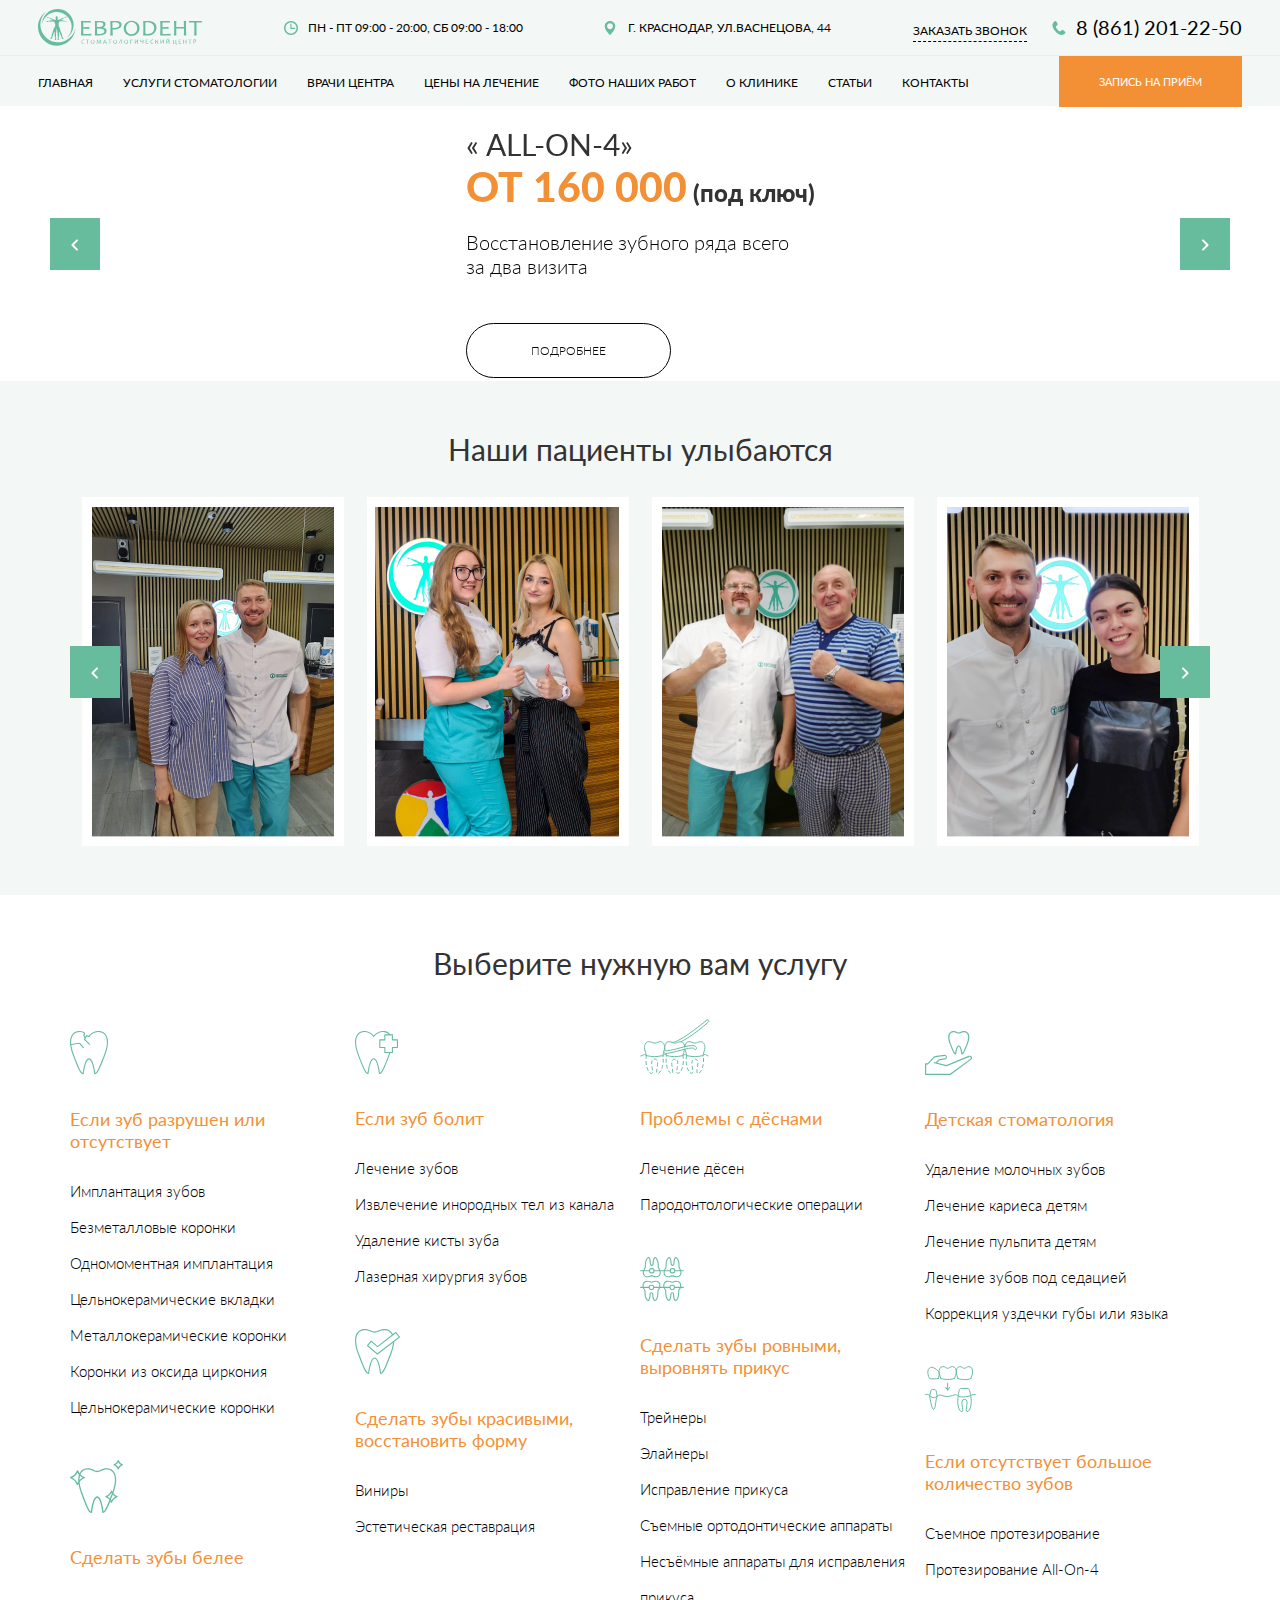
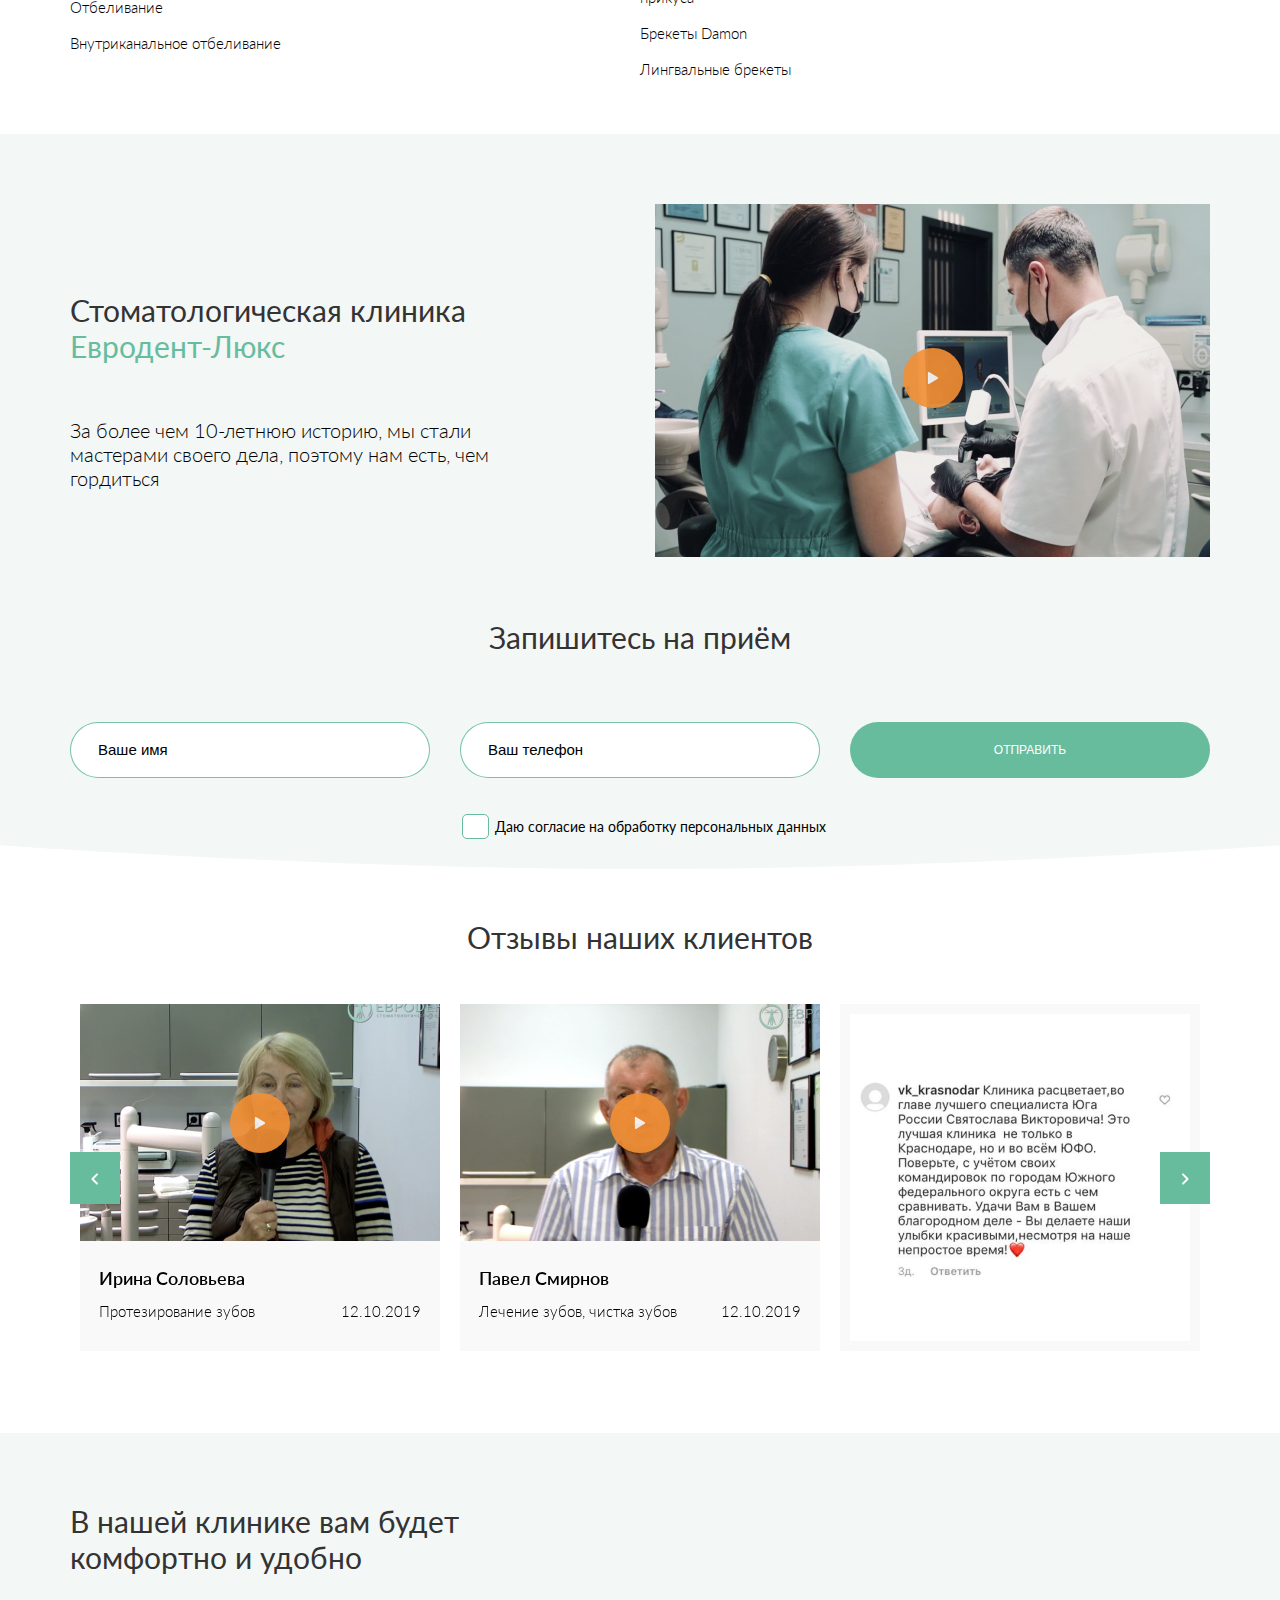
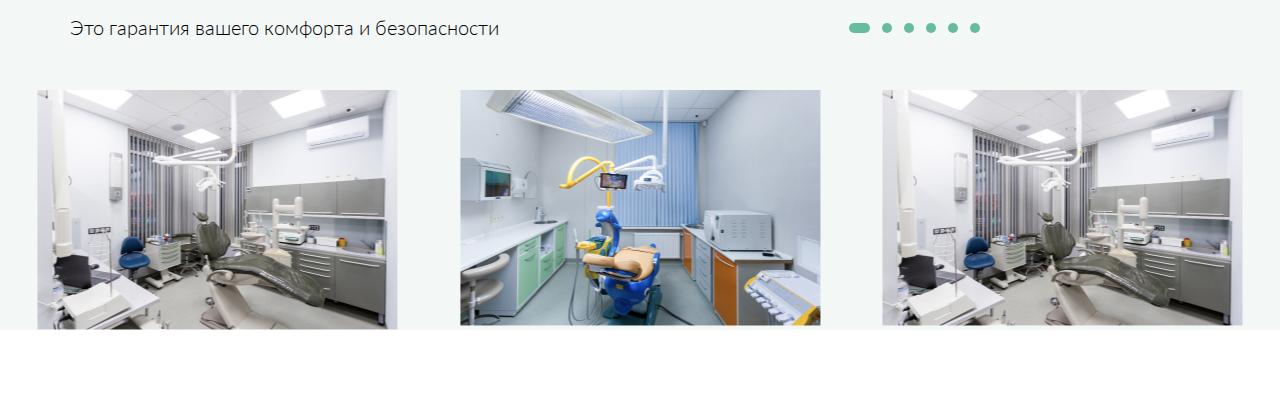
==== index.html @ eaddd41e "Адаптив блока interior" ====
<!DOCTYPE html>
<html lang="ru">

<head>
    <meta charset="UTF-8">
    <meta http-equiv="X-UA-Compatible" content="IE=edge">
    <meta name="viewport" content="width=device-width, initial-scale=1.0">
    <title>Главная</title>
    <link rel="preconnect" href="https://fonts.gstatic.com">
    <link href="https://fonts.googleapis.com/css2?family=Lato:wght@300;400;600;900&display=swap" rel="stylesheet">
    <link rel="stylesheet" href="css/uikit.min.css">
    <link rel="stylesheet" href="css/style.css">
</head>

<body>

    <header class="header">
        <div class="header__wrapper">
            <div class="header__container">
                <div class="header__top">
                    <a class="logo" href="#">
                        <img class="logo__img" src="images/logo.svg" alt="">
                        <img class="logo__mobile" src="images/logo-mobile.svg" alt="">
                    </a>
                    <button class="menu__btn"></button>
                    <div class="header__worktime">пн - пт 09:00 - 20:00, сб 09:00 - 18:00</div>
                    <div class="header__address">г. Краснодар, ул.Васнецова, 44</div>
                    <div class="header__phone">
                        <a class="header__phone-link" href="#">заказать звонок</a>
                        <a class="header__phone-number" href="tel:88612012250">8 (861) 201-22-50</a>
                    </div>
                </div>
            </div>
        </div>
        <div class="header__container">
            <div class="header__bottom">
                <nav class="menu">
                    <ul class="menu__list">
                        <li class="menu__list-item">
                            <a class="menu__list-link" href="#">Главная</a>
                        </li>
                        <li class="menu__list-item">
                            <a class="menu__list-link" href="#">Услуги стоматологии</a>
                        </li>
                        <li class="menu__list-item">
                            <a class="menu__list-link" href="#">Врачи центра</a>
                        </li>
                        <li class="menu__list-item">
                            <a class="menu__list-link" href="#">Цены на лечение</a>
                        </li>
                        <li class="menu__list-item">
                            <a class="menu__list-link" href="#">фото наших работ</a>
                        </li>
                        <li class="menu__list-item">
                            <a class="menu__list-link" href="#">О клинике</a>
                        </li>
                        <li class="menu__list-item">
                            <a class="menu__list-link" href="#">Статьи</a>
                        </li>
                        <li class="menu__list-item">
                            <a class="menu__list-link" href="#">Контакты</a>
                        </li>
                    </ul>
                </nav>
                <a class="header__btn" href="#modal" uk-toggle>Запись на приём</a>
            </div>
        </div>
    </header>

    <div id="modal" uk-modal>
        <div class="modal__inner uk-modal-dialog">
            <div class="modal__content">
                <h1 class="modal__title">Запишитесь на приём</h1>
                <p class="modal__text">Заполните простую форму, и наш специалист <br>
                    свяжется с вами в ближайшее время</p>
                <form class="modal__form" id="modal-form">
                    <div class="error-message" id="error-modal"></div>
                    <div class="modal__inputs">
                        <input class="modal__input name" type="text" placeholder="Ваше имя">
                        <input class="modal__input phone" id="phone-modal" type="tel" placeholder="Ваш телефон">
                    </div>
                    <label class="label-checkbox" for="checkbox-modal">
                        <input class="checkbox" id="checkbox-modal" name="checkbox-modal" type="checkbox">
                        <span class="check-style"></span>
                        Даю согласие на обработку персональных данных
                    </label>
                    <button class="modal__btn" type="submit" name="submit">ОТПРАВИТЬ</button>
                </form>
            </div>
            <img class="modal__img" src="images/form-popup-img.jpg" alt="">
            <button class="modal__close-btn uk-modal-close" type="button">
                <img src="images/close-btn.svg" alt="">
            </button>
        </div>
    </div>

    <section class="top">
        <div class="top__slider uk-position-relative uk-visible-toggle" uk-slider>
            <ul class="top__slider-list uk-slider-items uk-child-width-1-1">
                <li class="top__slider-item">
                    <div class="top__content">
                        <h1 class="top__title">« All-on-4»</h1>
                        <h2 class="top__subtitle"><span>от 160 000</span> (под ключ)</h2>
                        <div class="top__text">Восстановление зубного ряда всего <br>
                            за два визита</div>
                        <a class="top__btn" href="#">подробнее</a>
                    </div>
                    <img class="top__img" src="images/top-slider-1.jpg" alt="">
                </li>
                <li class="top__slider-item">
                    <div class="top__content">
                        <h1 class="top__title-2">Седация</h1>
                        <h2 class="top__subtitle-2">медицинским ксеноном</h2>
                        <div class="top__text-2">Безопасная анестезия для <br> вашего ребёнка</div>
                        <a class="top__btn" href="#">подробнее</a>
                    </div>
                    <img class="top__img" src="images/top-slider-2.jpg" alt="">
                </li>
                <li class="top__slider-item">
                    <div class="top__content">
                        <h1 class="top__title-3">Лечим зубы под</h1>
                        <h2 class="top__subtitle-3">микроскопом</h2>
                        <div class="top__text-3">Инновационная технология <br> для отличного результата</div>
                        <a class="top__btn" href="#">подробнее</a>
                    </div>
                    <img class="top__img" src="images/top-slider-3.jpg" alt="">
                </li>
                <li class="top__slider-item">
                    <div class="top__content">
                        <h1 class="top__title-4">Все виды стоматологических <br> услуг в <span>краснодаре</span>
                        </h1>
                        <a class="top__btn" href="#">подробнее</a>
                    </div>
                    <img class="top__img" src="images/top-slider-4.jpg" alt="">
                </li>
            </ul>
            <a class="slider__arrow slider__arrow--top uk-position-center-left uk-position-large" href="#"
                uk-slider-item="previous"><img src="images/arrow-left.svg" alt=""></a>
            <a class="slider__arrow slider__arrow--top uk-position-center-right uk-position-large" href="#"
                uk-slider-item="next"><img src="images/arrow-right.svg" alt=""></a>
            <ul class="slider-dotnav-top uk-slider-nav uk-dotnav uk-flex-center uk-position-bottom-left"
                data-uk-dotnav="{animation: 'scale', duration: 300}"></ul>
        </div>
    </section>

    <section class="patients">
        <div class="container">
            <h1 class="patients__title">Наши пациенты улыбаются</h1>
            <div class="patients__slider uk-position-relative" uk-slider>
                <div uk-lightbox="animation: slide">
                    <ul class="patients__list uk-slider-items uk-child-width-1-4">
                        <li>
                            <a href="images/patients-slider-1.jpg">
                                <img src="images/patients-slider-1.jpg" alt="">
                            </a>
                        </li>
                        <li>
                            <a href="images/patients-slider-2.jpg">
                                <img src="images/patients-slider-2.jpg" alt="">
                            </a>
                        </li>
                        <li>
                            <a href="images/patients-slider-3.jpg">
                                <img src="images/patients-slider-3.jpg" alt="">
                            </a>
                        </li>
                        <li>
                            <a href="images/patients-slider-4.jpg">
                                <img src="images/patients-slider-4.jpg" alt="">
                            </a>
                        </li>
                        <li>
                            <a href="images/patients-slider-1.jpg">
                                <img src="images/patients-slider-1.jpg" alt="">
                            </a>
                        </li>
                        <li>
                            <a href="images/patients-slider-2.jpg">
                                <img src="images/patients-slider-2.jpg" alt="">
                            </a>
                        </li>
                        <li>
                            <a href="images/patients-slider-3.jpg">
                                <img src="images/patients-slider-3.jpg" alt="">
                            </a>
                        </li>
                        <li>
                            <a href="images/patients-slider-4.jpg">
                                <img src="images/patients-slider-4.jpg" alt="">
                            </a>
                        </li>
                    </ul>
                </div>
                <a class="slider__arrow slider__arrow--patients uk-position-center-left" href="#"
                    uk-slider-item="previous"><img src="images/arrow-left.svg" alt=""></a>
                <a class="slider__arrow slider__arrow--patients uk-position-center-right" href="#"
                    uk-slider-item="next"><img src="images/arrow-right.svg" alt=""></a>
            </div>
        </div>
    </section>

    <section class="services">
        <div class="container">
            <h1 class="services__title">Выберите нужную вам услугу</h1>
            <div class="services__wrapper">
                <div class="services__item-column">
                    <div class="services__item">
                        <img src="images/services-ico-1.svg" alt="">
                        <h3 class="services__item-title">Если зуб разрушен
                            или отсутствует</h3>
                        <ul class="services__list">
                            <li class="services__list-item">
                                <a class="services__list-link" href="#">Имплантация зубов</a>
                            </li>
                            <li class="services__list-item">
                                <a class="services__list-link" href="#">Безметалловые коронки</a>
                            </li>
                            <li class="services__list-item">
                                <a class="services__list-link" href="#">Одномоментная имплантация</a>
                            </li>
                            <li class="services__list-item">
                                <a class="services__list-link" href="#">Цельнокерамические вкладки</a>
                            </li>
                            <li class="services__list-item">
                                <a class="services__list-link" href="#">Металлокерамические коронки</a>
                            </li>
                            <li class="services__list-item">
                                <a class="services__list-link" href="#">Коронки из оксида циркония</a>
                            </li>
                            <li class="services__list-item">
                                <a class="services__list-link" href="#">Цельнокерамические коронки</a>
                            </li>
                        </ul>
                    </div>
                    <div class="services__item">
                        <img src="images/services-ico-2.svg" alt="">
                        <h3 class="services__item-title">Сделать зубы белее</h3>
                        <ul class="services__list">
                            <li class="services__list-item">
                                <a class="services__list-link" href="#">Отбеливание</a>
                            </li>
                            <li class="services__list-item">
                                <a class="services__list-link" href="#">Внутриканальное отбеливание</a>
                            </li>
                        </ul>
                    </div>
                </div>
                <div class="services__item-column">
                    <div class="services__item">
                        <img src="images/services-ico-3.svg" alt="">
                        <h3 class="services__item-title">Если зуб болит</h3>
                        <ul class="services__list">
                            <li class="services__list-item">
                                <a class="services__list-link" href="#">Лечение зубов</a>
                            </li>
                            <li class="services__list-item">
                                <a class="services__list-link" href="#">Извлечение инородных
                                    тел из канала</a>
                            </li>
                            <li class="services__list-item">
                                <a class="services__list-link" href="#">Удаление кисты зуба</a>
                            </li>
                            <li class="services__list-item">
                                <a class="services__list-link" href="#">Лазерная хирургия зубов</a>
                            </li>
                        </ul>
                    </div>
                    <div class="services__item">
                        <img src="images/services-ico-4.svg" alt="">
                        <h3 class="services__item-title">Сделать зубы красивыми, восстановить форму</h3>
                        <ul class="services__list">
                            <li class="services__list-item">
                                <a class="services__list-link" href="#">Виниры</a>
                            </li>
                            <li class="services__list-item">
                                <a class="services__list-link" href="#">Эстетическая реставрация</a>
                            </li>
                        </ul>
                    </div>
                </div>
                <div class="services__item-column">
                    <div class="services__item">
                        <img src="images/services-ico-5.svg" alt="">
                        <h3 class="services__item-title">Проблемы с дёснами</h3>
                        <ul class="services__list">
                            <li class="services__list-item">
                                <a class="services__list-link" href="#">Лечение дёсен</a>
                            </li>
                            <li class="services__list-item">
                                <a class="services__list-link" href="#">Пародонтологические операции</a>
                            </li>
                        </ul>
                    </div>
                    <div class="services__item">
                        <img src="images/services-ico-6.svg" alt="">
                        <h3 class="services__item-title">Сделать зубы ровными, выровнять прикус</h3>
                        <ul class="services__list">
                            <li class="services__list-item">
                                <a class="services__list-link" href="#">Трейнеры</a>
                            </li>
                            <li class="services__list-item">
                                <a class="services__list-link" href="#">Элайнеры</a>
                            </li>
                            <li class="services__list-item">
                                <a class="services__list-link" href="#">Исправление прикуса</a>
                            </li>
                            <li class="services__list-item">
                                <a class="services__list-link" href="#">Съемные ортодонтические аппараты</a>
                            </li>
                            <li class="services__list-item">
                                <a class="services__list-link" href="#">Несъёмные аппараты для исправления прикуса</a>
                            </li>
                            <li class="services__list-item">
                                <a class="services__list-link" href="#">Брекеты Damon</a>
                            </li>
                            <li class="services__list-item">
                                <a class="services__list-link" href="#">Лингвальные брекеты</a>
                            </li>
                        </ul>
                    </div>
                </div>
                <div class="services__item-column">
                    <div class="services__item">
                        <img src="images/services-ico-7.svg" alt="">
                        <h3 class="services__item-title">Детская стоматология</h3>
                        <ul class="services__list">
                            <li class="services__list-item">
                                <a class="services__list-link" href="#">Удаление молочных зубов</a>
                            </li>
                            <li class="services__list-item">
                                <a class="services__list-link" href="#">Лечение кариеса детям</a>
                            </li>
                            <li class="services__list-item">
                                <a class="services__list-link" href="#">Лечение пульпита детям</a>
                            </li>
                            <li class="services__list-item">
                                <a class="services__list-link" href="#">Лечение зубов под седацией</a>
                            </li>
                            <li class="services__list-item">
                                <a class="services__list-link" href="#">Коррекция уздечки губы или языка</a>
                            </li>
                        </ul>
                    </div>
                    <div class="services__item">
                        <img src="images/services-ico-8.svg" alt="">
                        <h3 class="services__item-title">Если отсутствует большое количество зубов</h3>
                        <ul class="services__list">
                            <li class="services__list-item">
                                <a class="services__list-link" href="#">Съемное протезирование</a>
                            </li>
                            <li class="services__list-item">
                                <a class="services__list-link" href="#">Протезирование All-On-4</a>
                            </li>
                        </ul>
                    </div>
                </div>
            </div>
        </div>
    </section>

    <section class="video">
        <div class="container">
            <div class="video_wrapper">
                <div class="video__info">
                    <h1 class="video__title">Стоматологическая клиника
                        <span>Евродент-Люкс</span>
                    </h1>
                    <p class="video__text">За более чем 10-летнюю историю, мы стали
                        мастерами своего дела, поэтому нам есть,
                        чем гордиться</p>
                </div>
                <div class="video-popup" uk-lightbox>
                    <a class="video-popup-link" href="https://www.youtube.com/watch?v=ZbZSe6N_BXs"
                        data-attrs="width: 1280; height: 720;">
                        <img src="images/video-img.jpg" alt="">
                        <img class="video-popup-play" src="images/play-ico.svg" alt="">
                    </a>
                </div>
            </div>
    </section>

    <section class="appointment">
        <div class="appointment__inner">
            <div class="container">
                <h1 class="appointment__title">Запишитесь на приём</h1>
                <form class="appointment__form" id="appointment__form">
                    <div class="error-message" id="error"></div>
                    <div class="appointment__inputs">
                        <input class="appointment__input name" type="text" placeholder="Ваше имя">
                        <input class="appointment__input phone" id="phone" type="tel" placeholder="Ваш телефон">
                        <button class="appointment__btn" type="submit" name="submit">ОТПРАВИТЬ</button>
                    </div>
                    <label class="label-checkbox" for="checkbox">
                        <input class="checkbox" id="checkbox" name="checkbox" type="checkbox">
                        <span class="check-style"></span>
                        Даю согласие на обработку персональных данных
                    </label>
                </form>
            </div>
        </div>
    </section>

    <section class="reviews">
        <div class="container">
            <h1 class="reviews__title">Отзывы наших клиентов</h1>
            <div class="uk-position-relative" uk-slider>
                <div uk-lightbox="animation: slide">
                    <ul class="reviews__list reviews__slider uk-slider-items uk-child-width-1-3">
                        <li>
                            <div class="reviews__slider-item">
                                <div class="reviews__popup" uk-lightbox>
                                    <a href="https://www.youtube.com/watch?v=ZbZSe6N_BXs"
                                        data-attrs="width: 1280; height: 720;">
                                        <img class="reviews__slider-img" src="images/reviews-slider-1.jpg" alt="">
                                        <img class="reviews__slider-ico" src="images/play-ico.svg" alt="">
                                    </a>
                                </div>
                                <div class="reviews__slider-content">
                                    <div class="reviews__slider-name">Ирина Соловьева</div>
                                    <div class="reviews__slider-info">
                                        <div class="reviews__slider-text">Протезирование зубов</div>
                                        <div class="reviews__liser-date">12.10.2019</div>
                                    </div>
                                </div>
                            </div>
                        </li>
                        <li>
                            <div class="reviews__slider-item">
                                <div class="reviews__popup" uk-lightbox>
                                    <a href="https://www.youtube.com/watch?v=ZbZSe6N_BXs"
                                        data-attrs="width: 1280; height: 720;">
                                        <img class="reviews__slider-img" src="images/reviews-slider-2.jpg" alt="">
                                        <img class="reviews__slider-ico" src="images/play-ico.svg" alt="">
                                    </a>
                                </div>
                                <div class="reviews__slider-content">
                                    <div class="reviews__slider-name">Павел Смирнов</div>
                                    <div class="reviews__slider-info">
                                        <div class="reviews__slider-text">Лечение зубов, чистка зубов</div>
                                        <div class="reviews__liser-date">12.10.2019</div>
                                    </div>
                                </div>
                            </div>
                        </li>
                        <li>
                            <div class="reviews__slider-item">
                                <a href="images/reviews-slider-3-big.jpg">
                                    <img src="images/reviews-slider-3.jpg" alt="">
                                </a>
                            </div>
                        </li>
                        <li>
                            <div class="reviews__slider-item">
                                <div class="reviews__popup" uk-lightbox>
                                    <a href="https://www.youtube.com/watch?v=ZbZSe6N_BXs"
                                        data-attrs="width: 1280; height: 720;">
                                        <img class="reviews__slider-img" src="images/reviews-slider-1.jpg" alt="">
                                        <img class="reviews__slider-ico" src="images/play-ico.svg" alt="">
                                    </a>
                                </div>
                                <div class="reviews__slider-content">
                                    <div class="reviews__slider-name">Ирина Соловьева</div>
                                    <div class="reviews__slider-info">
                                        <div class="reviews__slider-text">Протезирование зубов</div>
                                        <div class="reviews__liser-date">12.10.2019</div>
                                    </div>
                                </div>
                            </div>
                        </li>
                        <li>
                            <div class="reviews__slider-item">
                                <div class="reviews__popup" uk-lightbox>
                                    <a href="https://www.youtube.com/watch?v=ZbZSe6N_BXs"
                                        data-attrs="width: 1280; height: 720;">
                                        <img class="reviews__slider-img" src="images/reviews-slider-2.jpg" alt="">
                                        <img class="reviews__slider-ico" src="images/play-ico.svg" alt="">
                                    </a>
                                </div>
                                <div class="reviews__slider-content">
                                    <div class="reviews__slider-name">Павел Смирнов</div>
                                    <div class="reviews__slider-info">
                                        <div class="reviews__slider-text">Лечение зубов, чистка зубов</div>
                                        <div class="reviews__liser-date">12.10.2019</div>
                                    </div>
                                </div>
                            </div>
                        </li>
                        <li>
                            <div class="reviews__slider-item">
                                <a href="images/reviews-slider-3-big.jpg">
                                    <img src="images/reviews-slider-3.jpg" alt="">
                                </a>
                            </div>
                        </li>
                    </ul>
                </div>
                <a class="slider__arrow uk-position-center-left" href="#" uk-slider-item="previous"><img
                        src="images/arrow-left.svg" alt=""></a>
                <a class="slider__arrow uk-position-center-right" href="#" uk-slider-item="next"><img
                        src="images/arrow-right.svg" alt=""></a>
            </div>
        </div>
    </section>

    <section class="interior">
        <div class="interior__slider uk-position-relative" uk-slider="sets: true; center: true; finite: true">
            <div class="container">
                <h1 class="interior__title">В нашей клинике вам будет <br> комфортно и удобно</h1>
                <div class="interior__text">Это гарантия вашего комфорта и безопасности</div>
            </div>
            <div uk-lightbox="animation: slide">
                <ul class="interior__list uk-slider-items uk-child-width-1-4">
                    <li>
                        <div class="interior__slider-item">
                            <a href="images/interior-slider-1.jpg"><img src="images/interior-slider-1.jpg" alt="">
                            </a>
                        </div>
                    </li>
                    <li>
                        <div class="interior__slider-item">
                            <a href="images/interior-slider-2.jpg"><img src="images/interior-slider-2.jpg" alt="">
                            </a>
                        </div>
                    </li>
                    <li>
                        <div class="interior__slider-item">
                            <a href="images/interior-slider-3.jpg"><img src="images/interior-slider-3.jpg" alt="">
                            </a>
                        </div>
                    </li>
                    <li>
                        <div class="interior__slider-item">
                            <a href="images/interior-slider-1.jpg"><img src="images/interior-slider-1.jpg" alt="">
                            </a>
                        </div>
                    </li>
                    <li>
                        <div class="interior__slider-item">
                            <a href="images/interior-slider-1.jpg"><img src="images/interior-slider-1.jpg" alt="">
                            </a>
                        </div>
                    </li>
                    <li>
                        <div class="interior__slider-item">
                            <a href="images/interior-slider-2.jpg"><img src="images/interior-slider-2.jpg" alt="">
                            </a>
                        </div>
                    </li>
                    <li>
                        <div class="interior__slider-item">
                            <a href="images/interior-slider-3.jpg"><img src="images/interior-slider-3.jpg" alt="">
                            </a>
                        </div>
                    </li>
                    <li>
                        <div class="interior__slider-item">
                            <a href="images/interior-slider-1.jpg"><img src="images/interior-slider-1.jpg" alt="">
                            </a>
                        </div>
                    </li>
                    <li>
                        <div class="interior__slider-item">
                            <a href="images/interior-slider-1.jpg"><img src="images/interior-slider-1.jpg" alt="">
                            </a>
                        </div>
                    </li>
                    <li>
                        <div class="interior__slider-item">
                            <a href="images/interior-slider-2.jpg"><img src="images/interior-slider-2.jpg" alt="">
                            </a>
                        </div>
                    </li>
                    <li>
                        <div class="interior__slider-item">
                            <a href="images/interior-slider-3.jpg"><img src="images/interior-slider-3.jpg" alt="">
                            </a>
                        </div>
                    </li>
                    <li>
                        <div class="interior__slider-item">
                            <a href="images/interior-slider-1.jpg"><img src="images/interior-slider-1.jpg" alt="">
                            </a>
                        </div>
                    </li>
                    <li>
                        <div class="interior__slider-item">
                            <a href="images/interior-slider-1.jpg"><img src="images/interior-slider-1.jpg" alt="">
                            </a>
                        </div>
                    </li>
                    <li>
                        <div class="interior__slider-item">
                            <a href="images/interior-slider-2.jpg"><img src="images/interior-slider-2.jpg" alt="">
                            </a>
                        </div>
                    </li>
                    <li>
                        <div class="interior__slider-item">
                            <a href="images/interior-slider-3.jpg"><img src="images/interior-slider-3.jpg" alt="">
                            </a>
                        </div>
                    </li>
                    <li>
                        <div class="interior__slider-item">
                            <a href="images/interior-slider-1.jpg"><img src="images/interior-slider-1.jpg" alt="">
                            </a>
                        </div>
                    </li>
                </ul>
            </div>
            <a class="slider__arrow slider__arrow-left--interior uk-position-center-left" href="#"
                uk-slider-item="previous"><img src="images/arrow-left.svg" alt=""></a>
            <a class="slider__arrow slider__arrow-right--interior uk-position-center-right" href="#"
                uk-slider-item="next"><img src="images/arrow-right.svg" alt=""></a>
            <ul class="slider-dotnav-interior uk-slider-nav uk-dotnav uk-flex-center uk-position-top-right"
                data-uk-dotnav="{animation: 'scale', duration: 200}"></ul>
        </div>
    </section>

    <!-- <section class="equipments">
        <div class="container">
            <h1 class="equipments__title">У нас вы обслуживаетесь только
                на современном оборудовании премиум- класса</h1>
            <p class="equipments__text">Это гарантия вашего комфорта и безопасности</p>
        </div>
        <div class="equipments__items-wrapper">
            <div class="equipments__items">
                <div class="equipments__item">
                    <img class="equipments__item-img" src="images/equipments-img-1.jpg" alt="">
                    <div class="equipments__item-info">
                        <div class="equipments__item-name">Наименование оборудования</div>
                    </div>
                </div>
                <div class="equipments__item">
                    <img class="equipments__item-img" src="images/equipments-img-2.jpg" alt="">
                    <div class="equipments__item-info">
                        <div class="equipments__item-name"> Очень длинное наименование
                            оборудования</div>
                    </div>
                </div>
                <div class="equipments__item">
                    <img class="equipments__item-img" src="images/equipments-img-3.jpg" alt="">
                    <div class="equipments__item-info">
                        <div class="equipments__item-name">Наименование оборудования</div>
                    </div>
                </div>
                <div class="equipments__item">
                    <img class="equipments__item-img" src="images/equipments-img-4.jpg" alt="">
                    <div class="equipments__item-info">
                        <div class="equipments__item-name">Наименование оборудования</div>
                    </div>
                </div>
                <div class="equipments__item">
                    <img class="equipments__item-img" src="images/equipments-img-5.jpg" alt="">
                    <div class="equipments__item-info">
                        <div class="equipments__item-name">Очень длинное наименование
                            оборудования</div>
                    </div>
                </div>
                <div class="equipments__item">
                    <img class="equipments__item-img" src="images/equipments-img-1.jpg" alt="">
                    <div class="equipments__item-info">
                        <div class="equipments__item-name">Наименование оборудования</div>
                    </div>
                </div>
                <div class="equipments__item">
                    <img class="equipments__item-img" src="images/equipments-img-2.jpg" alt="">
                    <div class="equipments__item-info">
                        <div class="equipments__item-name"> Очень длинное наименование
                            оборудования</div>
                    </div>
                </div>
                <div class="equipments__item">
                    <img class="equipments__item-img" src="images/equipments-img-3.jpg" alt="">
                    <div class="equipments__item-info">
                        <div class="equipments__item-name">Наименование оборудования</div>
                    </div>
                </div>
                <div class="equipments__item">
                    <img class="equipments__item-img" src="images/equipments-img-4.jpg" alt="">
                    <div class="equipments__item-info">
                        <div class="equipments__item-name">Наименование оборудования</div>
                    </div>
                </div>
                <div class="equipments__item">
                    <img class="equipments__item-img" src="images/equipments-img-5.jpg" alt="">
                    <div class="equipments__item-info">
                        <div class="equipments__item-name">Очень длинное наименование
                            оборудования</div>
                    </div>
                </div>
            </div>
        </div>
    </section>

    <section class="doctor">
        <div class="doctor__inner">
            <div class="doctor__content">
                <h3 class="doctor__title">главный врач</h3>
                <p class="doctor__text">«Наша клиника оснащена шикарным оборудованием, но я знаю что главный фактор
                    в
                    лечении - это люди. Поэтому в мою команду
                    я пригласил только настоящих профессионалов в своей области, чтобы вы могли получить
                    гарантированно
                    качественный
                    результат».</p>
                <p class="doctor__name">Тимченко Святослав Викторович</p>
            </div>
            <img class="doctor__img" src="images/doctor-img.png" alt="">
        </div>
    </section>

    <section class="professionals">
        <div class="container">
            <h1 class="professionals__title">Доверь свое здоровье настоящим профессионалам</h1>
            <div class="professionals__slider uk-position-relative" uk-slider>
                <ul class="uk-slider-items uk-child-width-1-4 uk-grid">
                    <li class="professionals__slider-item">
                        <a href="#">
                            <img class="professionals__slider-img" src="images/professionals-slider-1.jpg" alt="">
                            <div class="professionals__slider-name">Тимченко Святослав Викторович</div>
                            <div class="professionals__slider-info">Главный врач. Врач-стоматолог
                                по специальности ортопедия, хирургия, имплантация.</div>
                        </a>
                    </li>
                    <li class="professionals__slider-item">
                        <a href="#">
                            <img class="professionals__slider-img" src="images/professionals-slider-2.jpg" alt="">
                            <div class="professionals__slider-name">Самойлик Михаил Михайлович</div>
                            <div class="professionals__slider-info">Врач-стоматолог по специальности терапия и
                                ортопедия. Кандидат медицинских наук.</div>
                        </a>
                    </li>
                    <li class="professionals__slider-item">
                        <a href="#">
                            <img class="professionals__slider-img" src="images/professionals-slider-3.jpg" alt="">
                            <div class="professionals__slider-name">Степнова Марина Александровна</div>
                            <div class="professionals__slider-info">Врач-стоматолог по специальности терапия и
                                ортопедия. Детский врач-стоматолог.</div>
                        </a>
                    </li>
                    <li class="professionals__slider-item">
                        <a href="#">
                            <img class="professionals__slider-img" src="images/professionals-slider-4.jpg" alt="">
                            <div class="professionals__slider-name">Юшин Андрей Викторович</div>
                            <div class="professionals__slider-info">Врач-стоматолог по специальности терапия и
                                ортопедия.</div>
                        </a>
                    </li>
                    <li class="professionals__slider-item">
                        <a href="#">
                            <img class="professionals__slider-img" src="images/professionals-slider-1.jpg" alt="">
                            <div class="professionals__slider-name">Тимченко Святослав Викторович</div>
                            <div class="professionals__slider-info">Главный врач. Врач-стоматолог
                                по специальности ортопедия, хирургия, имплантация.</div>
                        </a>
                    </li>
                    <li class="professionals__slider-item">
                        <a href="#">
                            <img class="professionals__slider-img" src="images/professionals-slider-2.jpg" alt="">
                            <div class="professionals__slider-name">Самойлик Михаил Михайлович</div>
                            <div class="professionals__slider-info">Врач-стоматолог по специальности терапия и
                                ортопедия. Кандидат медицинских наук.</div>
                        </a>
                    </li>
                    <li class="professionals__slider-item">
                        <a href="#">
                            <img class="professionals__slider-img" src="images/professionals-slider-3.jpg" alt="">
                            <div class="professionals__slider-name">Степнова Марина Александровна</div>
                            <div class="professionals__slider-info">Врач-стоматолог по специальности терапия и
                                ортопедия. Детский врач-стоматолог.</div>
                        </a>
                    </li>
                    <li class="professionals__slider-item">
                        <a href="#">
                            <img class="professionals__slider-img" src="images/professionals-slider-4.jpg" alt="">
                            <div class="professionals__slider-name">Юшин Андрей Викторович</div>
                            <div class="professionals__slider-info">Врач-стоматолог по специальности терапия и
                                ортопедия.</div>
                        </a>
                    </li>
                </ul>
                <a class="slider__arrow slider__arrow-professionals uk-position-center-left" href="#"
                    uk-slider-item="previous"><img src="images/arrow-left.svg" alt=""></a>
                <a class="slider__arrow slider__arrow-professionals uk-position-center-right" href="#"
                    uk-slider-item="next"><img src="images/arrow-right.svg" alt=""></a>
            </div>
        </div>
    </section>

    <section class="advantages">
        <div class="container">
            <div class="advantages__inner">
                <div class="advantages__left">
                    <img class="advantages__img" src="images/advantages-img.jpg" alt="">
                    <h1 class="advantages__title">Почему 90% пациентов становятся нашими постоянными клиентам</h1>
                </div>
                <div class="advantages__right">
                    <div class="advantages__item">
                        <div class="advantages__box">
                            <img class="advantages__box-ico" src="images/advantages-ico-1.svg" alt="">
                            <h3 class="advantages__box-name">Всегда прозрачные цены</h3>
                        </div>
                        <p class="advantages__text">Стоимость всегда озвучивается до начала лечения. Никаких
                            хитростей с
                            доплатами. Мы стремимся выполнить работу так, чтобы
                            видеть вашу благодарную улыбку.</p>
                    </div>
                    <div class="advantages__item">
                        <div class="advantages__box">
                            <img class="advantages__box-ico" src="images/advantages-ico-2.svg" alt="">
                            <h3 class="advantages__box-name">Экономия времени</h3>
                        </div>
                        <p class="advantages__text">В клинике собраны специалисты всех направлений. Рентген и 3D
                            cнимки
                            делаются на месте. А наличие в центре лаборатории
                            сокращает количество визитов в клинику.</p>
                    </div>
                    <div class="advantages__item">
                        <div class="advantages__box">
                            <img class="advantages__box-ico" src="images/advantages-ico-3.svg" alt="">
                            <h3 class="advantages__box-name">Комфорт</h3>
                        </div>
                        <p class="advantages__text">Эргономичные установки обеспечивают комфорт лечения даже во
                            время
                            длительных визитов. Слаженная работа врач-ассистент
                            обеспечивает скорость процесса.</p>
                    </div>
                    <div class="advantages__item">
                        <div class="advantages__box">
                            <img class="advantages__box-ico" src="images/advantages-ico-4.svg" alt="">
                            <h3 class="advantages__box-name">Безопасность</h3>
                        </div>
                        <p class="advantages__text">3-х ступенчатая обработка инструментов согласно СанПин и
                            спользование немецких автоклавов последнего поколения Melag
                            обеспечивают абсолютную стерильность.</p>
                    </div>
                    <div class="advantages__item">
                        <div class="advantages__box">
                            <img class="advantages__box-ico" src="images/advantages-ico-5.svg" alt="">
                            <h3 class="advantages__box-name">Детское отделение</h3>
                        </div>
                        <p class="advantages__text">Использование седации ксеноном позволяет лечить наших маленьких
                            пациентов с минимальным для них стрессом. Также для
                            детей выделена специальная комната ожидания.</p>
                    </div>
                </div>
            </div>
        </div>
        <span class="advantages__block-1"></span>
        <span class="advantages__block-2"></span>
        <span class="advantages__block-3"></span>
    </section>

    <section class="appointment-bottom">
        <div class="container">
            <h1 class="appointment-bottom__title">Запишитесь на приём</h1>
            <form class="appointment__form" id="appointment__form-bottom">
                <div class="error-message" id="error-bottom"></div>
                <div class="appointment__inputs">
                    <input class="appointment__input name" type="text" placeholder="Ваше имя">
                    <input class="appointment__input phone" id="phone-bottom" type="tel" placeholder="Ваш телефон">
                    <button class="appointment__btn" type="submit" name="submit">ОТПРАВИТЬ</button>
                </div>
                <label class="label-checkbox" for="checkbox-bottom">
                    <input class="checkbox" id="checkbox-bottom" name="checkbox" type="checkbox">
                    <span class="check-style"></span>
                    Даю согласие на обработку персональных данных
                </label>
            </form>
        </div>
    </section>

    <section class="tour">
        <h1 class="tour__title">Посетите нашу клинику прямо сейчас с помощью 3D Тура</h1>
        <img class="tour__img" src="images/tour-img.jpg" alt="">
    </section>

    <footer class="footer">
        <div class="container">
            <div class="footer__inner">
                <div class="footer__item">
                    <img class="footer__logo-img" src="images/logo-footer.svg" alt="">
                    <div class="footer__text">Центр современной стоматологии
                        2019 © Все права защищены.
                        Лицензия № ЛО-23-01-010014</div>
                </div>
                <div class="footer__item">
                    <ul class="footer__list">
                        <li class="footer__list-item">
                            <a class="footer__list-link" href="#">Главная</a>
                        </li>
                        <li class="footer__list-item">
                            <a class="footer__list-link" href="#">Услуги стоматологии</a>
                        </li>
                        <li class="footer__list-item">
                            <a class="footer__list-link" href="#">Врачи центра</a>
                        </li>
                        <li class="footer__list-item">
                            <a class="footer__list-link" href="#">Цены на лечение</a>
                        </li>
                        <li class="footer__list-item">
                            <a class="footer__list-link" href="#">фото наших работ</a>
                        </li>
                        <li class="footer__list-item">
                            <a class="footer__list-link" href="#">О клинике</a>
                        </li>
                        <li class="footer__list-item">
                            <a class="footer__list-link" href="#">Статьи</a>
                        </li>
                        <li class="footer__list-item">
                            <a class="footer__list-link" href="#">Контакты</a>
                        </li>
                    </ul>
                </div>
                <div class="footer__item footer__item--contacts">
                    <div class="footer__worktime">пн - пт 09:00 - 20:00, сб 09:00 - 18:00</div>
                    <div class="footer__address">г. Краснодар, ул.Васнецова, 44</div>
                    <a class="footer__instagram" href="#">@eurodentlux</a>
                    <a class="footer__email" href="mailto:eurodent777@mail.ru">eurodent777@mail.ru</a>
                    <a class="footer__phone" href="tel:88612012250">8 (861) 201-22-50</a>
                    <a class="footer__phone-link" href="#">заказать звонок</a>
                </div>
                <div class="footer__item">
                    <p class="footer__credit">Кредит под минимальный процент
                        (от 1,5%)</p>
                    <div class="footer__credit-images">
                        <img src="images/bank-cart-1.svg" alt="">
                        <img src="images/bank-cart-2.svg" alt="">
                        <img src="images/bank-cart-3.svg" alt="">
                        <img src="images/bank-cart-4.svg" alt="">
                    </div>
                </div>
            </div>
        </div>
    </footer> -->

    <script src="https://ajax.googleapis.com/ajax/libs/jquery/3.4.1/jquery.min.js"></script>
    <script src="js/jquery.maskedinput.min.js"></script>
    <script src="js/uikit.min.js"></script>
    <script src="js/uikit-icons.js"></script>
    <script src="js/main.js"></script>
</body>

</html>
---- css/style.css ----
html {
    box-sizing: border-box;
}

*,
*::before,
*::after {
    box-sizing: inherit;
}

a {
    text-decoration: none;
    color: inherit;
}

a:hover {
    text-decoration: none;
    color: inherit;
}

ul,
li {
    list-style: none;
    margin: 0;
    padding: 0;
}

h1,
h2,
h3,
h4,
h5,
h6 {
    margin: 0;
    font-size: inherit;
}
h1,
h2,
h3 {
    font-family: "Lato", sans-serif;
    font-weight: 400;
    font-size: 30px;
    line-height: 36px;
}

* {
    margin: 0;
    padding: 0;
}

body {
    font-family: "Lato", sans-serif;
    font-weight: 300;
    background-color: #f3f7f6;
    color: #000;
}
.container {
    max-width: 1160px;
    padding: 0 10px;
    margin: 0 auto;
}
.header__container {
    max-width: 1224px;
    padding: 0 10px;
    margin: 0 auto;
}

.header__wrapper {
    border-bottom: 1px solid #ededed;
}
.header__top {
    height: 55px;
    display: flex;
    justify-content: space-between;
    align-items: center;
}
.logo__mobile {
    display: none;
}
.menu__btn {
    display: none;
}
.header__worktime {
    font-weight: 400;
    font-size: 12px;
    line-height: 14px;
    text-transform: uppercase;
    padding-left: 24px;
    position: relative;
}
.header__worktime::before {
    content: url("../images/time-ico.svg");
    position: absolute;
    left: 0;
    top: 0;
}
.header__address {
    font-weight: 400;
    font-size: 12px;
    line-height: 14px;
    text-transform: uppercase;
    padding-left: 24px;
    position: relative;
}
.header__address::before {
    content: url("../images/navigation-ico.svg");
    position: absolute;
    left: 0;
    top: 0;
}
.header__phone-link {
    font-weight: 400;
    font-size: 12px;
    line-height: 14px;
    text-transform: uppercase;
    border-bottom: 1px dashed #000;
    margin-right: 21px;
    transition: all 0.3s;
    padding: 3px 0;
}
.header__phone-link:hover {
    border-bottom: 1px dashed transparent;
}
.header__phone-number {
    font-weight: 400;
    font-size: 20px;
    line-height: 24px;
    text-transform: uppercase;
    padding-left: 24px;
    position: relative;
}
.header__phone-number::before {
    content: url("../images/phone-ico.svg");
    position: absolute;
    left: 0;
    top: 0;
}
.header__bottom {
    height: 50px;
    display: flex;
    justify-content: space-between;
    align-items: center;
}
.menu__list {
    display: flex;
}
.menu__list-item + .menu__list-item {
    margin-left: 30px;
}
.menu__list-link {
    font-weight: 400;
    font-size: 12px;
    line-height: 14px;
    text-transform: uppercase;
    transition: all 0.3s;
}
.menu__list-link:hover {
    color: #67bc9e;
}
.header__btn {
    font-weight: 400;
    font-size: 11px;
    line-height: 13px;
    text-transform: uppercase;
    color: #ffffff;
    padding: 19px 40px;
    background-color: #f39035;
    transition: all 0.3s;
}
.header__btn:hover {
    background-color: #67bc9e;
    color: #fff;
}
.modal__inner {
    width: 1004px;
    height: 591px;
    background-color: #fff;
    display: flex;
    justify-content: space-between;
}
.modal__content {
    position: relative;
    left: 50%;
    transform: translateX(-120%);
}
.modal__title {
    margin-top: 90px;
    font-weight: 300;
    font-size: 30px;
    line-height: 36px;
    text-align: center;
}
.modal__text {
    font-weight: 300;
    font-size: 16px;
    line-height: 19px;
    text-align: center;
    padding-bottom: 38px;
}
.modal__form > .error-message {
    width: 300px;
    margin: 0 auto;
    margin-top: -40px;
    margin-bottom: 10px;
}
.modal__inputs {
    display: flex;
    flex-direction: column;
    justify-content: center;
    align-items: center;
}
.modal__input {
    padding: 27px;
    margin-bottom: 22px;
    width: 360px;
    height: 53px;
    font-weight: 400;
    font-size: 15px;
    line-height: 18px;
    color: #000000;
    outline: none;
    border: 1px solid rgba(103, 188, 158, 0.9);
    border-radius: 40px;
}
.modal__input:focus {
    border: 1px solid #f39035;
}
.modal__input::placeholder {
    font-weight: 400;
    font-size: 15px;
    line-height: 18px;
    color: #000000;
}
.label-checkbox {
    margin-left: 40px;
    padding-bottom: 34px;
}
.modal__btn {
    width: 360px;
    height: 53px;
    outline: none;
    background-color: #67bc9e;
    border-radius: 40px;
    color: #fff;
    transition: all 0.3s;
    cursor: pointer;
    border: none;
}
.modal__btn:hover {
    background-color: #f39035;
}
.modal__close-btn {
    position: absolute;
    top: 0;
    right: 0;
    background-color: #67bc9e;
    padding: 20px;
    outline: none;
    border: none;
    cursor: pointer;
    transition: all 0.3s;
}
.modal__close-btn:hover {
    background-color: #f39035;
}
.top {
    background-color: #fff;
    margin-bottom: 50px;
}
.top__slider-item {
    display: flex;
    justify-content: space-between;
    align-items: center;
    padding-left: 350px;
}
.top__title {
    font-weight: 400;
    font-size: 30px;
    line-height: 36px;
    text-transform: uppercase;
}
.top__subtitle {
    font-weight: 900;
    font-size: 24px;
    line-height: 29px;
    padding-bottom: 19px;
}
.top__subtitle > span {
    font-weight: 900;
    font-size: 41px;
    line-height: 49px;
    text-transform: uppercase;
    color: #f39035;
}
.top__text {
    font-weight: 300;
    font-size: 20px;
    line-height: 24px;
    padding-bottom: 59px;
}
.top__title-2 {
    font-weight: 400;
    font-size: 30px;
    line-height: 36px;
    text-transform: uppercase;
}
.top__subtitle-2 {
    font-weight: 400;
    font-size: 22px;
    line-height: 36px;
    text-transform: uppercase;
    color: #f39035;
    padding-bottom: 19px;
}
.top__text-2 {
    font-weight: 300;
    font-size: 20px;
    line-height: 24px;
    padding-bottom: 59px;
}
.top__title-3 {
    font-weight: 400;
    font-size: 30px;
    line-height: 36px;
    text-transform: uppercase;
}
.top__subtitle-3 {
    font-weight: 900;
    font-size: 41px;
    line-height: 49px;
    text-transform: uppercase;
    color: #f39035;
    padding-bottom: 19px;
}
.top__text-3 {
    font-weight: 300;
    font-size: 20px;
    line-height: 24px;
    padding-bottom: 59px;
}
.top__title-4 {
    font-weight: 400;
    font-size: 24px;
    line-height: 29px;
    text-transform: uppercase;
    padding-bottom: 77px;
}
.top__title-4 span {
    font-weight: 900;
    font-size: 24px;
    line-height: 29px;
    text-transform: uppercase;
    color: #f39035;
}
.top__btn {
    padding: 19px 64px;
    font-size: 12px;
    line-height: 14px;
    text-transform: uppercase;
    border: 1px solid #000;
    border-radius: 60px;
    transition: all 0.3s;
}
.top__btn:hover {
    border: 1px solid transparent;
    color: #fff;
    background-color: #f39035;
}

.slider__arrow {
    padding: 13px;
    background-color: #67bc9e;
}
.uk-dotnav.slider-dotnav-top {
    margin-left: 350px;
    margin-bottom: 50px;
}
.uk-dotnav > * > * {
    background-color: #67bc9e;
    border: none;
}
.uk-dotnav > * > *:hover {
    background-color: #67bc9e;
}
.uk-dotnav > .uk-active > * {
    width: 21px;
    background: #67bc9e;
    border-radius: 10px;
    transition: all 0.3s;
}

.patients__title {
    margin-bottom: 30px;
    font-weight: 400;
    font-size: 30px;
    line-height: 36px;
    text-align: center;
}
.patients__list > * {
    display: flex;
    justify-content: center;
}

.services {
    margin-top: 49px;
    background-color: #fff;
}
.services__title {
    padding: 50px 50px;
    text-align: center;
}
.services__wrapper {
    display: grid;
    grid-template-columns: repeat(4, 1fr);
}
.services__item-column:nth-child(3) {
    transform: translateY(-12px);
}
.services__item img {
    padding-bottom: 33px;
}
.services__item-title {
    font-size: 18px;
    line-height: 22px;
    color: #f39035;
    padding-bottom: 21px;
}
.services__list {
    margin-bottom: 35px;
}

.services__list-link {
    font-weight: 300;
    font-size: 15px;
    line-height: 36px;
    transition: all 0.2s;
}
.services__list-link:hover {
    color: #67bc9e;
}
.video_wrapper {
    display: flex;
    justify-content: space-between;
}
.video__info {
    max-width: 460px;
    margin-top: 158px;
}
.video__title {
    font-weight: 400;
    font-size: 30px;
    line-height: 36px;
    padding-bottom: 34px;
}
.video__title span {
    color: #67bc9e;
}
.video__text {
    font-weight: 300;
    font-size: 20px;
    line-height: 24px;
}
.video-popup {
    margin-top: 70px;
}
.video-popup-link {
    position: relative;
}
.video-popup-play {
    position: absolute;
    left: 50%;
    top: 50%;
    transform: translate(-50%, -50%);
    opacity: 0.9;
    transition: all 0.3s;
}
.video-popup-play:hover {
    opacity: 1;
}
.appointment {
    background-color: #fff;
}
.appointment__inner {
    background-image: url("../images/appointment-bg.svg");
    background-repeat: no-repeat;
    background-position: center bottom;
    background-size: cover;
}
.appointment__title {
    margin-top: 62px;
    padding-bottom: 47px;
    font-size: 30px;
    line-height: 36px;
    text-align: center;
}
.error-message {
    font-size: 18px;
    text-align: center;
    color: #000;
    margin-bottom: 20px;
}
.appointment__inputs {
    display: flex;
    justify-content: space-between;
    padding-bottom: 40px;
}
.appointment__input,
.appointment__btn {
    width: 360px;
}
.appointment__input {
    font-weight: 400;
    font-size: 15px;
    line-height: 18px;
    color: #000;
    padding: 18px 27px;
    outline: none;
    border: 1px solid rgba(103, 188, 158, 0.9);
    border-radius: 40px;
}

.appointment__input::placeholder {
    font-weight: 400;
    font-size: 15px;
    line-height: 18px;
    color: #000;
}
.appointment__input:focus {
    border: 1px solid #f39035;
}
.appointment__btn {
    font-weight: 400;
    font-size: 12px;
    line-height: 14px;
    border: none;
    outline: none;
    color: #fff;
    background: #67bc9e;
    border-radius: 40px;
    cursor: pointer;
    transition: all 0.3s;
}
.appointment__btn:hover {
    background-color: #f39035;
}
.checkbox {
    position: absolute;
    width: 1px;
    height: 1px;
    overflow: hidden;
    clip: rect(0 0 0 0);
}
.check-style {
    position: absolute;
    width: 27px;
    height: 25px;
    border: 1px solid #67bc9e;
    background-color: #fff;
    border-radius: 5px;
    margin-left: -370px;
}
.checkbox:checked + .check-style {
    background-image: url("../images/check-on.svg");
    background-repeat: no-repeat;
    background-position: center center;
}
.label-checkbox {
    font-weight: 400;
    font-size: 14px;
    line-height: 17px;
    display: flex;
    align-items: center;
    justify-content: center;
}

.reviews {
    background-color: #fff;
    padding-top: 50px;
    padding-bottom: 82px;
}
.reviews__title {
    font-weight: 400;
    font-size: 30px;
    line-height: 36px;
    text-align: center;
    margin-bottom: 49px;
}
.reviews__list > * {
    display: flex;
    justify-content: center;
}
.reviews__slider-item {
    background-color: #f9f9f9;
}
.reviews__popup {
    position: relative;
}
.reviews__slider-ico {
    position: absolute;
    left: 50%;
    top: 50%;
    transform: translate(-50%, -50%);
    opacity: 0.9;
    transition: all 0.3s;
}
.reviews__slider-ico:hover {
    opacity: 1;
}
.reviews__slider-content {
    padding: 26px 19px 31px;
}
.reviews__slider-name {
    font-weight: 600;
    font-size: 18px;
    line-height: 22px;
    margin-bottom: 13px;
}
.reviews__slider-info {
    display: flex;
    justify-content: space-between;
    font-weight: 300;
    font-size: 15px;
    line-height: 18px;
}

.interior {
    padding-top: 70px;
}
.interior__title {
    font-weight: 400;
    font-size: 30px;
    line-height: 36px;
    margin-bottom: 40px;
}
.interior__text {
    font-weight: 300;
    font-size: 20px;
    line-height: 24px;
    margin-bottom: 51px;
}
.interior__slider {
    margin-bottom: 70px;
}
.interior__list > * {
    display: flex;
    justify-content: center;
}
.slider__arrow-left--interior {
    margin-left: 300px;
    margin-top: 100px;
}
.slider__arrow-right--interior {
    margin-right: 300px;
    margin-top: 100px;
}
.slider-dotnav-interior {
    top: 120px;
    right: 300px;
}
.interior__slider-item a {
    display: block;
    position: relative;
    outline: none;
    width: 360px;
}
.interior__slider-item a:after {
    content: "";
    position: absolute;
    top: 0;
    left: 0;
    right: 0;
    bottom: 0;
    background: rgba(0, 0, 0, 0.25);
    opacity: 0;
    transition: all 0.6s;
}
.interior__slider-item a:hover:after {
    opacity: 1;
}

.equipments {
    padding-top: 70px;
    background-color: #fff;
}
.equipments__title {
    max-width: 460px;
    margin-top: 40px;
    font-size: 30px;
    line-height: 36px;
}
.equipments__text {
    font-weight: 300;
    font-size: 20px;
    line-height: 24px;
    margin-bottom: 52px;
}
.equipments__items {
    margin-bottom: 50px;
    background-color: #f3f7f6;
    display: grid;
    grid-template-columns: repeat(5, 1fr);
    gap: 3px;
}
.equipments__item {
    background-color: #fff;
    display: flex;
    flex-direction: column;
    align-items: center;
}
.equipments__item-img {
    width: 100%;
    height: auto;
}
.equipments__item-info {
    height: 62px;
    display: flex;
    align-items: center;
}
.equipments__item-name {
    font-weight: 300;
    font-size: 15px;
    line-height: 18px;
    text-align: center;
}

.doctor__inner {
    display: flex;
    justify-content: space-between;
    background-color: #fff;
}
.doctor__content {
    margin-top: 118px;
    max-width: 555px;
    margin-left: 380px;
}
.doctor__title {
    margin-bottom: 26px;
    padding-left: 98px;
    position: relative;
    font-weight: 300;
    font-size: 15px;
    line-height: 36px;
    text-transform: uppercase;
    color: #67bc9e;
}
.doctor__title::before {
    content: "";
    position: absolute;
    width: 68px;
    height: 5px;
    background-color: #67bc9e;
    top: 50%;
    left: 0;
    transform: translateY(-50%);
}
.doctor__text {
    margin-bottom: 30px;
    font-weight: 300;
    font-size: 24px;
    line-height: 36px;
}
.doctor__name {
    font-size: 18px;
    line-height: 22px;
    font-weight: bold;
}
.doctor__img {
    padding-top: 34px;
    background-image: url("../images/doctor-line-img.png");
    background-repeat: no-repeat;
    background-position: top center;
    background-size: contain;
}

.professionals {
    padding-top: 50px;
}
.professionals__title {
    margin-bottom: 50px;
    font-weight: 400;
    font-size: 30px;
    line-height: 36px;
    text-align: center;
}
.professionals__slider {
    margin-bottom: 100px;
}
.professionals__slider-item {
    padding-bottom: 20px;
    transition: transform 0.4s;
}
.professionals__slider-item:hover {
    transform: translateY(20px);
}
.professionals__slider-img {
    margin-bottom: 23px;
}
.professionals__slider-name {
    margin-bottom: 11px;
    font-weight: bold;
    font-size: 16px;
    line-height: 19px;
    text-align: center;
}
.professionals__slider-info {
    font-weight: 300;
    font-size: 15px;
    line-height: 18px;
    text-align: center;
}
.slider__arrow-professionals {
    margin-top: -60px;
}

.advantages {
    background-color: #67bc9e;
    position: relative;
    z-index: 1;
}
.advantages__block-1 {
    position: absolute;
    width: 750px;
    height: 125px;
    bottom: 117px;
    left: 0;
    background: #6cc0a2;
    z-index: -1;
}
.advantages__block-2 {
    position: absolute;
    width: 1500px;
    height: 157px;
    top: 0;
    right: 0;
    background: #6cc0a2;
    z-index: -1;
}
.advantages__block-3 {
    position: absolute;
    width: 818px;
    height: 189px;
    bottom: 0;
    right: 0;
    background: #6cc0a2;
    z-index: -1;
}
.advantages__inner {
    display: flex;
    justify-content: space-between;
    z-index: 1000;
}
.advantages__left {
    padding-right: 67px;
    transform: translateY(-26px);
}
.advantages__img {
    margin-bottom: 67px;
}
.advantages__title {
    max-width: 350px;
    font-weight: 400;
    font-size: 30px;
    line-height: 36px;
    color: #fff;
}
.advantages__right {
    margin-top: 43px;
    margin-bottom: 40px;
    width: 60%;
    padding-left: 26px;
    border-left: 1px solid #fff;
}
.advantages__item {
    display: flex;
}
.advantages__item + .advantages__item {
    margin-top: 30px;
}
.advantages__box {
    width: 35%;
    display: flex;
    flex-direction: column;
    justify-content: center;
    align-items: center;
}
.advantages__box-ico {
    margin-bottom: 14px;
}
.advantages__box-name {
    font-weight: 400;
    font-size: 18px;
    line-height: 22px;
    color: #ffffff;
    text-align: center;
}
.advantages__text {
    margin-left: 85px;
    width: 65%;
    font-weight: 300;
    font-size: 17px;
    line-height: 20px;
    color: #ffffff;
}

.appointment-bottom {
    background-color: #fff;
    height: 300px;
}
.appointment-bottom__title {
    padding: 50px 0 47px;
    text-align: center;
}

.tour {
    padding-top: 50px;
}
.tour__title {
    margin-bottom: 50px;
    font-weight: 400;
    font-size: 30px;
    line-height: 36px;
    text-align: center;
}
.tour__img {
    width: 100%;
}

.footer {
    background-color: #67bc9e;
    padding-top: 50px;
}
.footer__inner {
    display: grid;
    grid-template-columns: 30% 20% 30% 20%;
}
.footer__logo-img {
    margin-bottom: 30px;
}
.footer__text {
    max-width: 200px;
    font-weight: 400;
    font-size: 12px;
    line-height: 14px;
    color: #ffffff;
}
.footer__list {
    margin-bottom: 50px;
}
.footer__list-link {
    font-weight: 400;
    font-size: 14px;
    line-height: 28px;
    color: #ffffff;
    transition: all 0.3s;
}
.footer__list-link:hover {
    color: #beecdc;
}
.footer__item--contacts {
    display: flex;
    flex-direction: column;
}
.footer__worktime,
.footer__address,
.footer__instagram,
.footer__email {
    margin-bottom: 19px;
    font-weight: 400;
    font-size: 14px;
    line-height: 17px;
    color: #ffffff;
    position: relative;
    padding-left: 25px;
    transition: all 0.3s;
}
.footer__worktime::before {
    content: url("../images/footer-time-ico.svg");
    position: absolute;
    top: 2px;
    left: 0;
}
.footer__address::before {
    content: url("../images/footer-navigation-ico.svg");
    position: absolute;
    top: 2px;
    left: 0;
}
.footer__instagram::before {
    content: url("../images/footer-instagram-ico.svg");
    position: absolute;
    top: 2px;
    left: 0;
}
.footer__instagram:hover {
    color: #beecdc;
}
.footer__email::before {
    content: url("../images/footer-mail-ico.svg");
    position: absolute;
    top: 2px;
    left: 0;
}
.footer__email:hover {
    color: #beecdc;
}
.footer__phone {
    margin-bottom: 20px;
    font-weight: 400;
    font-size: 20px;
    line-height: 24px;
    text-transform: uppercase;
    color: #ffffff;
    position: relative;
    padding-left: 25px;
    transition: all 0.3s;
}
.footer__phone::before {
    content: url("../images/footer-phone-ico.svg");
    position: absolute;
    top: 2px;
    left: 0;
}
.footer__phone:hover {
    color: #beecdc;
}
.footer__phone-link {
    max-width: 114px;
    padding-bottom: 3px;
    margin-left: 25px;
    font-weight: 400;
    font-size: 12px;
    line-height: 14px;
    text-transform: uppercase;
    color: #ffffff;
    border-bottom: 1px dashed #fff;
    transition: all 0.3s;
}
.footer__phone-link:hover {
    color: #fff;
    border-bottom: 1px dashed transparent;
}
.footer__credit {
    margin-bottom: 26px;
    max-width: 231px;
    font-weight: 400;
    font-size: 14px;
    line-height: 17px;
    color: #ffffff;
}
.footer__credit-images {
    max-width: 231px;
    display: flex;
    justify-content: space-between;
}

@media (max-width: 1600px) {
    .top__slider-item {
        padding-left: 250px;
    }
    .uk-dotnav.slider-dotnav-top {
        margin-left: 250px;
    }
}
@media (max-width: 1500px) {
    .interior__list > * {
        width: 33%;
    }
    .slider__arrow-left--interior,
    .slider__arrow-right--interior {
        display: none;
    }
}
@media (max-width: 1430px) {
    .top__slider-item {
        padding-left: 180px;
    }
    .uk-dotnav.slider-dotnav-top {
        margin-left: 180px;
    }
}
@media (max-width: 1340px) {
    .top__img {
        display: none;
    }
    .top__slider-item {
        padding-top: 20px;
        padding-bottom: 20px;
        padding-left: 0;
        justify-content: center;
    }
    .uk-dotnav.slider-dotnav-top {
        display: none;
    }
}
@media (max-width: 1130px) {
    .header__bottom {
        justify-content: center;
    }
    .header__btn {
        display: none;
    }
    .reviews__list > * {
        width: 50%;
    }
    .interior {
        padding-top: 20px;
    }
    .interior__list > * {
        width: 50%;
    }
    .slider-dotnav-interior {
        display: none;
    }
}
@media (max-width: 1100px) {
    .patients__list > * {
        width: 33%;
    }
    .appointment__inputs {
        flex-direction: column;
        align-items: center;
    }
    .name,
    .phone {
        margin-bottom: 10px;
    }
    .appointment__btn {
        height: 53px;
    }
}
@media (max-width: 1050px) {
    .header__phone-link {
        display: none;
    }
}
@media (max-width: 1000px) {
    .services__title {
        padding: 30px 0;
        font-size: 26px;
    }
    .services__wrapper {
        grid-template-columns: repeat(2, 1fr);
        padding: 0 30px;
    }
    .services__item-column:nth-child(4) {
        margin-top: -110px;
    }
    .video_wrapper {
        flex-direction: column;
        align-items: center;
        justify-content: center;
    }
    .video__info {
        margin-top: 30px;
        max-width: 900px;
        text-align: center;
    }
    .video__title {
        padding-bottom: 0px;
    }
    .video-popup {
        margin-top: 10px;
    }
}
@media (max-width: 960px) {
    .header__worktime {
        display: none;
    }
    .header__bottom {
        display: block;
        position: absolute;
        left: 0;
        right: 0;
        transform: translateX(-960px);
        transition: all 0.1s;
        z-index: 10;
    }
    .header__bottom.header__bottom--active {
        transform: translateX(0);
    }
    .menu__list {
        display: block;
        background-color: #f3f7f6;
        text-align: center;
        transition: all 0.1s;
    }
    .menu__list-item + .menu__list-item {
        margin-left: 0;
    }
    .menu__list-link {
        padding: 15px 0;
        display: block;
        border-bottom: 1px solid #ededed;
    }
    .menu__btn {
        display: block;
        cursor: pointer;
        width: 30px;
        height: 24px;
        border: none;
        outline: none;
        border-top: 2px solid #67bc9e;
        border-bottom: 2px solid #67bc9e;
        background-color: transparent;
        position: relative;
        order: 1;
    }
    .menu__btn::before {
        content: "";
        position: absolute;
        width: 30px;
        height: 2px;
        background-color: #67bc9e;
        left: 0;
        top: 9px;
    }
}
@media (max-width: 900px) {
    .slider__arrow {
        display: none;
    }
    .top {
        margin-bottom: 20px;
    }
}
@media (max-width: 750px) {
    .patients__title {
        font-size: 26px;
        margin-bottom: 20px;
    }
    .patients__list > * {
        width: 50%;
    }
    .reviews {
        padding-bottom: 30px;
    }
    .reviews__title {
        font-size: 26px;
        margin-bottom: 20px;
    }
    .reviews__list > * {
        width: 100%;
    }
    .reviews__slider-ico {
        width: 14%;
    }
}
@media (max-width: 730px) {
    .interior__title {
        font-size: 26px;
        margin-bottom: 20px;
    }
    .interior__list > * {
        width: 100%;
    }
}
@media (max-width: 710px) {
    .logo__img {
        display: none;
    }
    .logo__mobile {
        display: block;
    }
    .header__address {
        display: none;
    }
}
@media (max-width: 600px) {
    .services__title {
        padding: 20px 0;
        font-size: 26px;
    }
    .services__item-column {
        max-width: 320px;
    }
    .services__wrapper {
        display: flex;
        flex-direction: column;
        align-items: center;
    }
    .services__item-column:nth-child(4) {
        margin-top: -20px;
    }
    .video__info {
        margin-top: 20px;
    }
    .video__title {
        font-size: 26px;
    }
    .video__text {
        font-size: 18px;
    }
}
@media (max-width: 540px) {
    .patients__title {
        font-size: 24px;
        margin-bottom: 10px;
    }
    .patients__list > * {
        width: 100%;
    }

    .appointment__title {
        margin-top: 20px;
        padding-bottom: 20px;
        font-size: 26px;
    }
}
@media (max-width: 500px) {
    .top__content {
        transform: scale(0.9);
    }
}
@media (max-width: 440px) {
    .appointment__input {
        padding: 14px 20px;
        max-width: 320px;
    }
    .appointment__btn {
        height: 48px;
        max-width: 320px;
    }
    .label-checkbox {
       text-align: center;
       max-width: 320px;
    }
    .check-style {
        margin-left: -325px;
    }
    .interior__title {
        font-size: 22px;
        line-height: 1.2;
    }
    .interior__text {
        font-size: 16px;
        margin-bottom: 20px;
    }
    .interior__list > *{
        transform: scale(.8);
    }
}
@media (max-width: 400px) {
    .top__slider-item {
        padding-top: 0;
        padding-bottom: 0;
    }
    .top__content {
        transform: scale(0.8);
    }
    .video__title {
        font-size: 22px;
    }
    .video__text {
        font-size: 14px;
    }
    .video-popup-play {
        width: 14%;
    }
}
@media (max-width: 332px){
    .check-style {
        margin-left: -250px;
    }
}
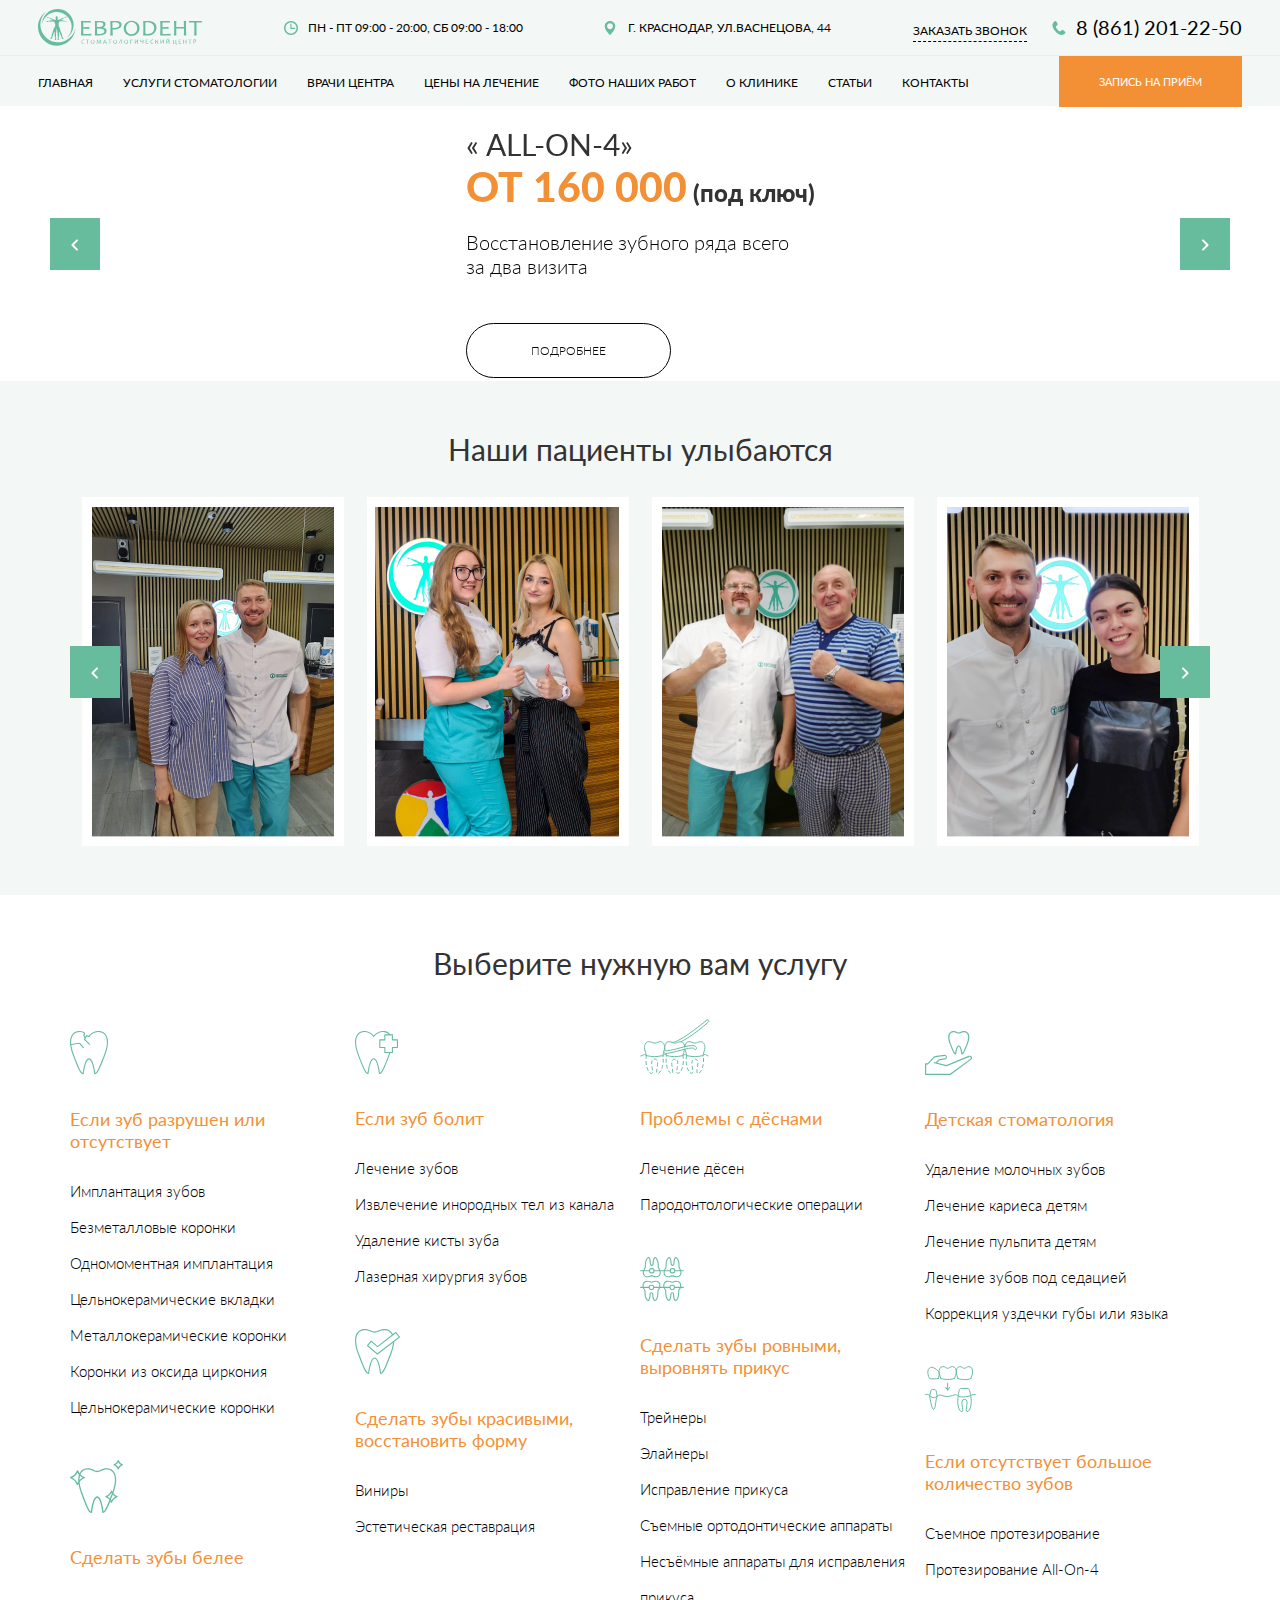
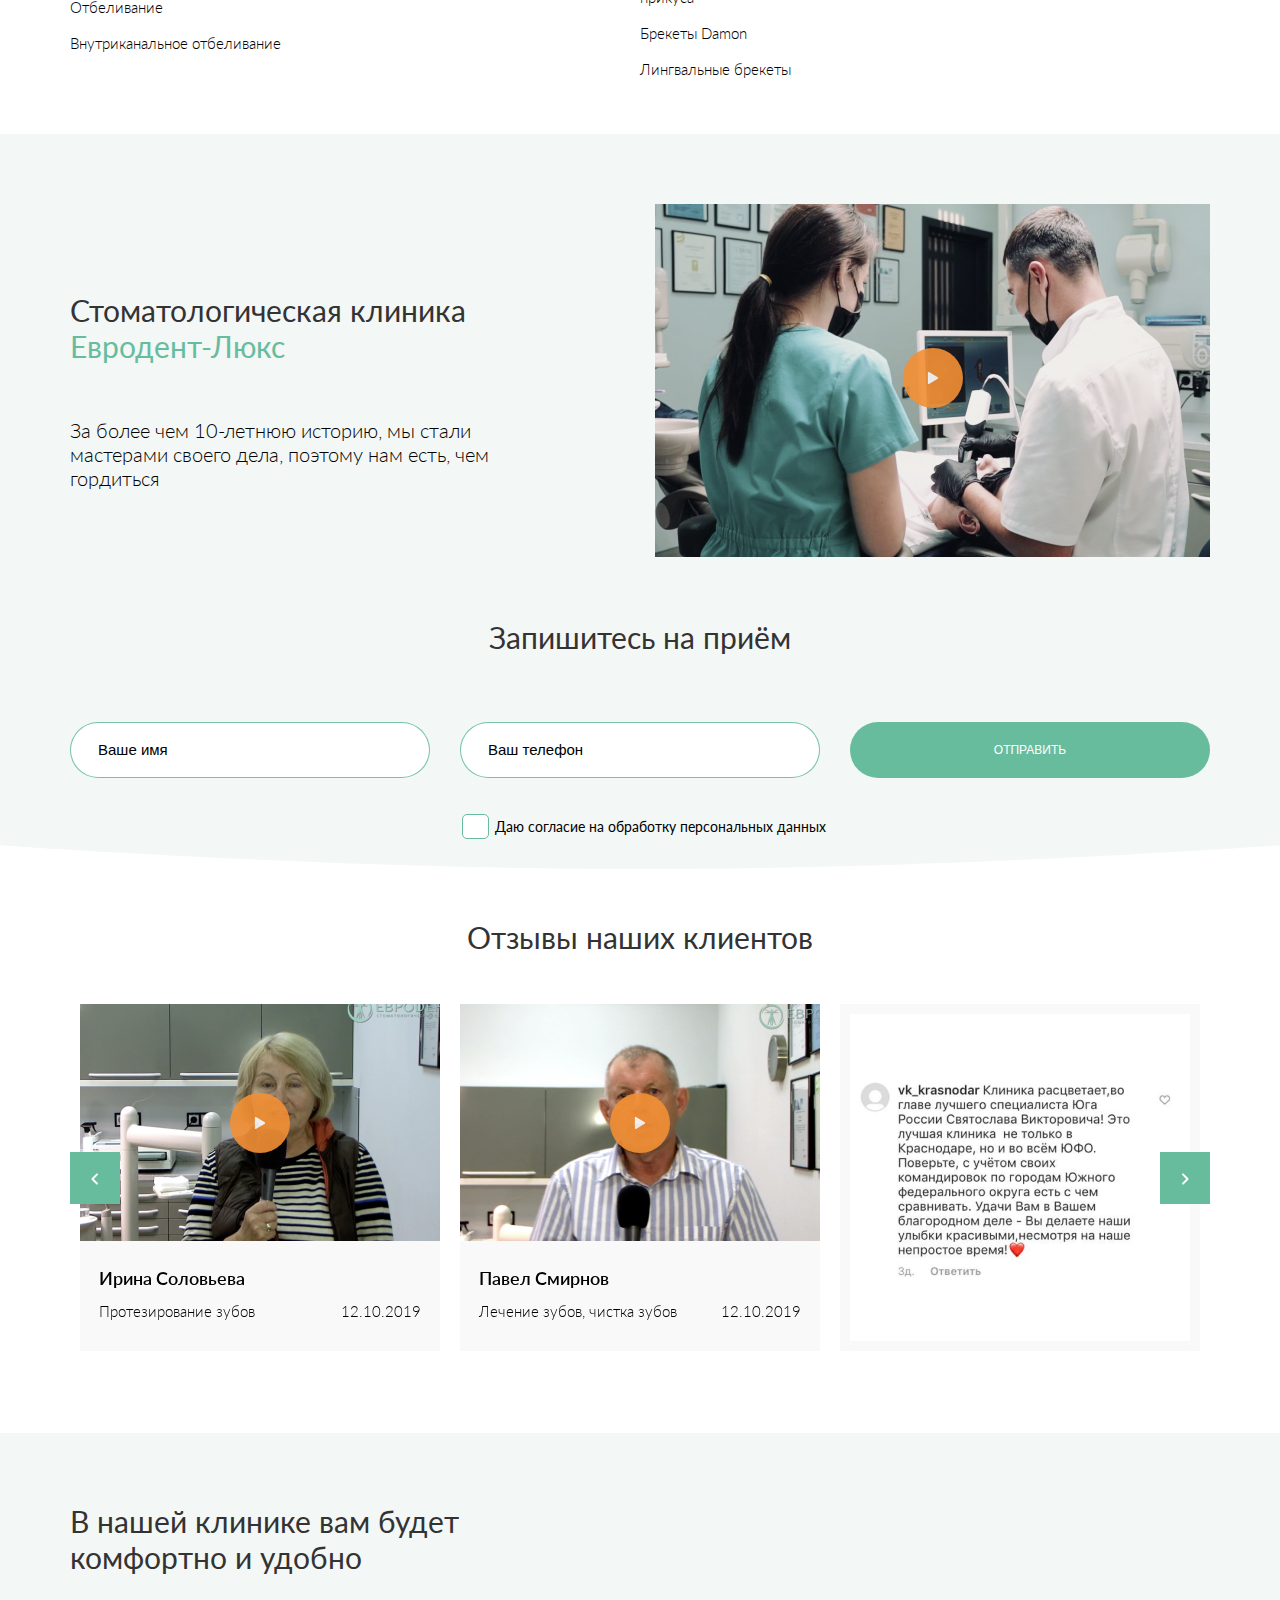
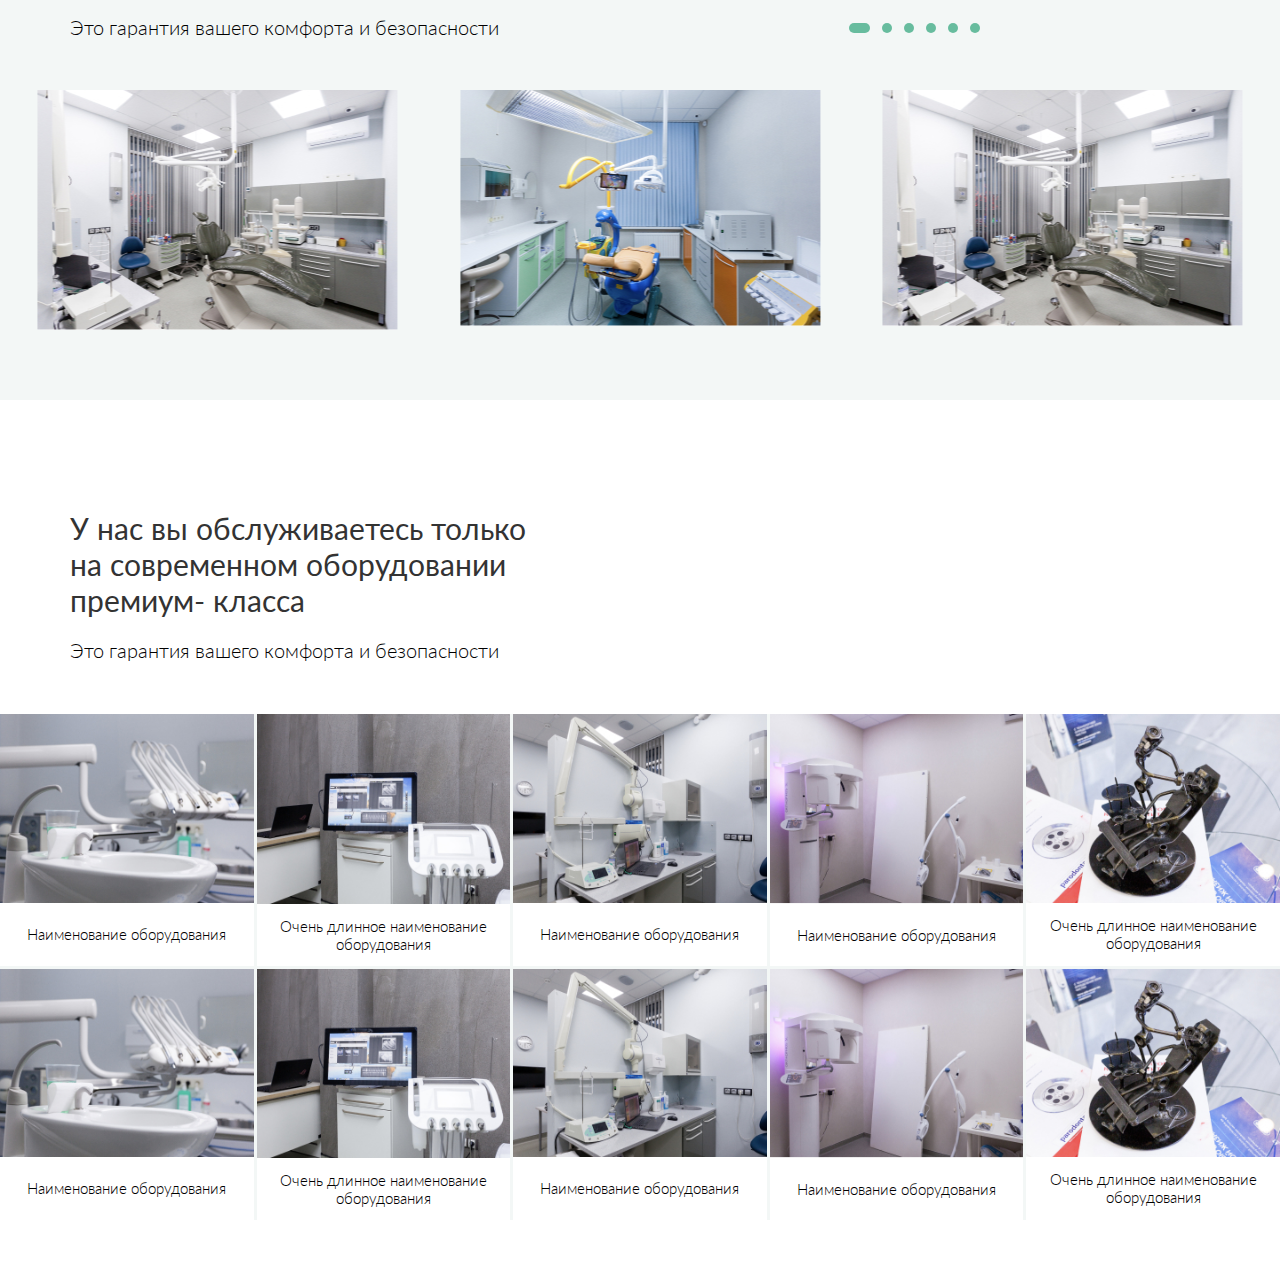
==== commit 164ed220: "Адаптив блока equipments" ====
--- a/index.html
+++ b/index.html
@@ -617,7 +617,7 @@
         </div>
     </section>
 
-    <!-- <section class="equipments">
+    <section class="equipments">
         <div class="container">
             <h1 class="equipments__title">У нас вы обслуживаетесь только
                 на современном оборудовании премиум- класса</h1>
@@ -693,7 +693,7 @@
         </div>
     </section>
 
-    <section class="doctor">
+    <!-- <section class="doctor">
         <div class="doctor__inner">
             <div class="doctor__content">
                 <h3 class="doctor__title">главный врач</h3>
--- a/css/style.css
+++ b/css/style.css
@@ -1092,6 +1092,19 @@
         display: none;
     }
 }
+@media (max-width: 1240px) {
+    .equipments {
+        padding-top: 20px;
+    }
+    .equipments__title {
+        margin-top: 0;
+        font-size: 24px;
+        line-height: 1.2;
+    }
+    .equipments__items {
+        grid-template-columns: repeat(4, 1fr);
+    }
+}
 @media (max-width: 1130px) {
     .header__bottom {
         justify-content: center;
@@ -1131,6 +1144,9 @@
 @media (max-width: 1050px) {
     .header__phone-link {
         display: none;
+    }
+    .equipments__items {
+        grid-template-columns: repeat(3, 1fr);
     }
 }
 @media (max-width: 1000px) {
@@ -1223,6 +1239,24 @@
         margin-bottom: 20px;
     }
 }
+@media (max-width: 800px) {
+    .equipments__title {
+        font-size: 22px;
+    }
+    .equipments__text {
+        font-size: 16px;
+        margin-bottom: 20px;
+    }
+    .equipments__items {
+        grid-template-columns: repeat(2, 1fr);
+    }
+    .equipments__item {
+        transform: scale(.9);
+    }
+    .equipments__item-name {
+        font-size: 18px;
+    }
+}
 @media (max-width: 750px) {
     .patients__title {
         font-size: 26px;
@@ -1265,6 +1299,11 @@
         display: none;
     }
 }
+@media (max-width: 640px) {
+    .equipments__items {
+        /* grid-template-columns: repeat(1, 1fr); */
+    }
+}
 @media (max-width: 600px) {
     .services__title {
         padding: 20px 0;
@@ -1310,6 +1349,13 @@
     .top__content {
         transform: scale(0.9);
     }
+    .equipments__items {
+        grid-template-columns: repeat(1, 1fr);
+    }
+    .equipments__item {
+        width: 90%;
+        margin: 0 auto;
+    }
 }
 @media (max-width: 440px) {
     .appointment__input {
@@ -1335,6 +1381,9 @@
         font-size: 16px;
         margin-bottom: 20px;
     }
+    .interior__slider {
+        margin-bottom: 30px;
+    }
     .interior__list > *{
         transform: scale(.8);
     }
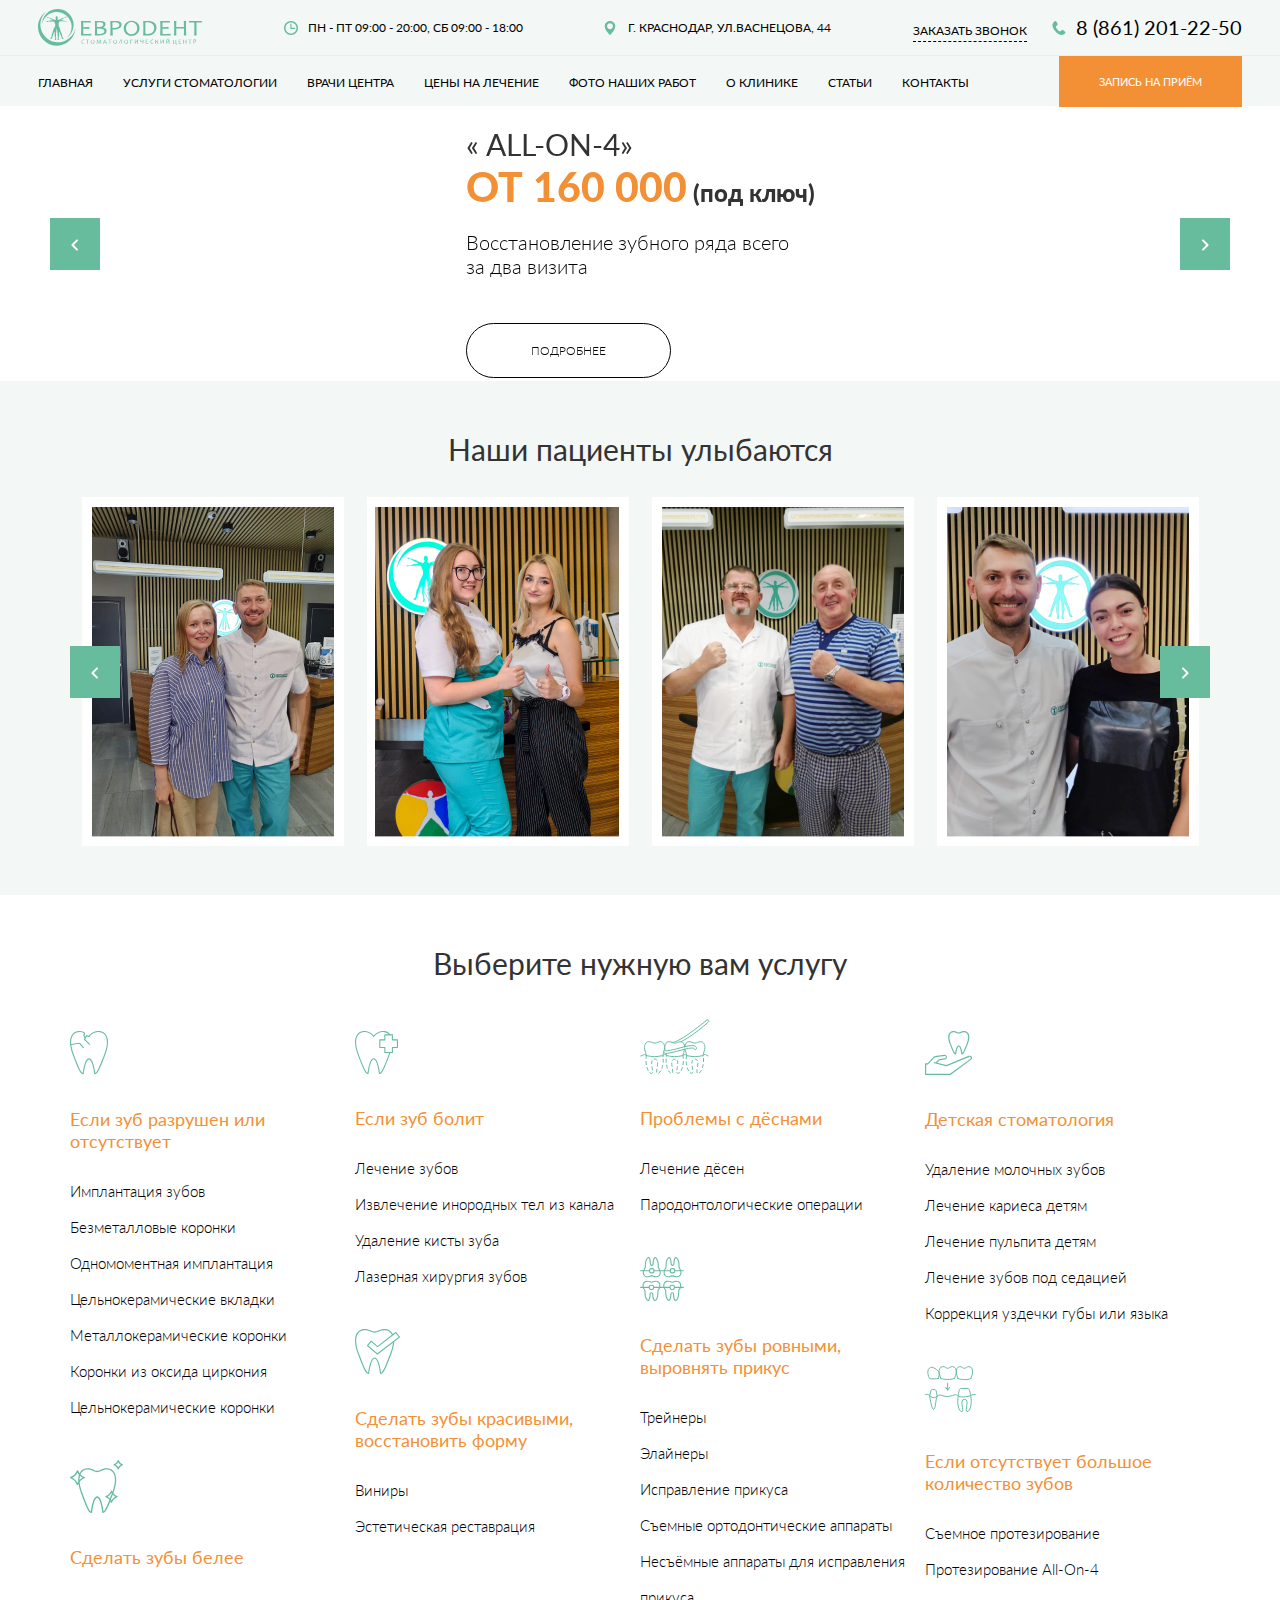
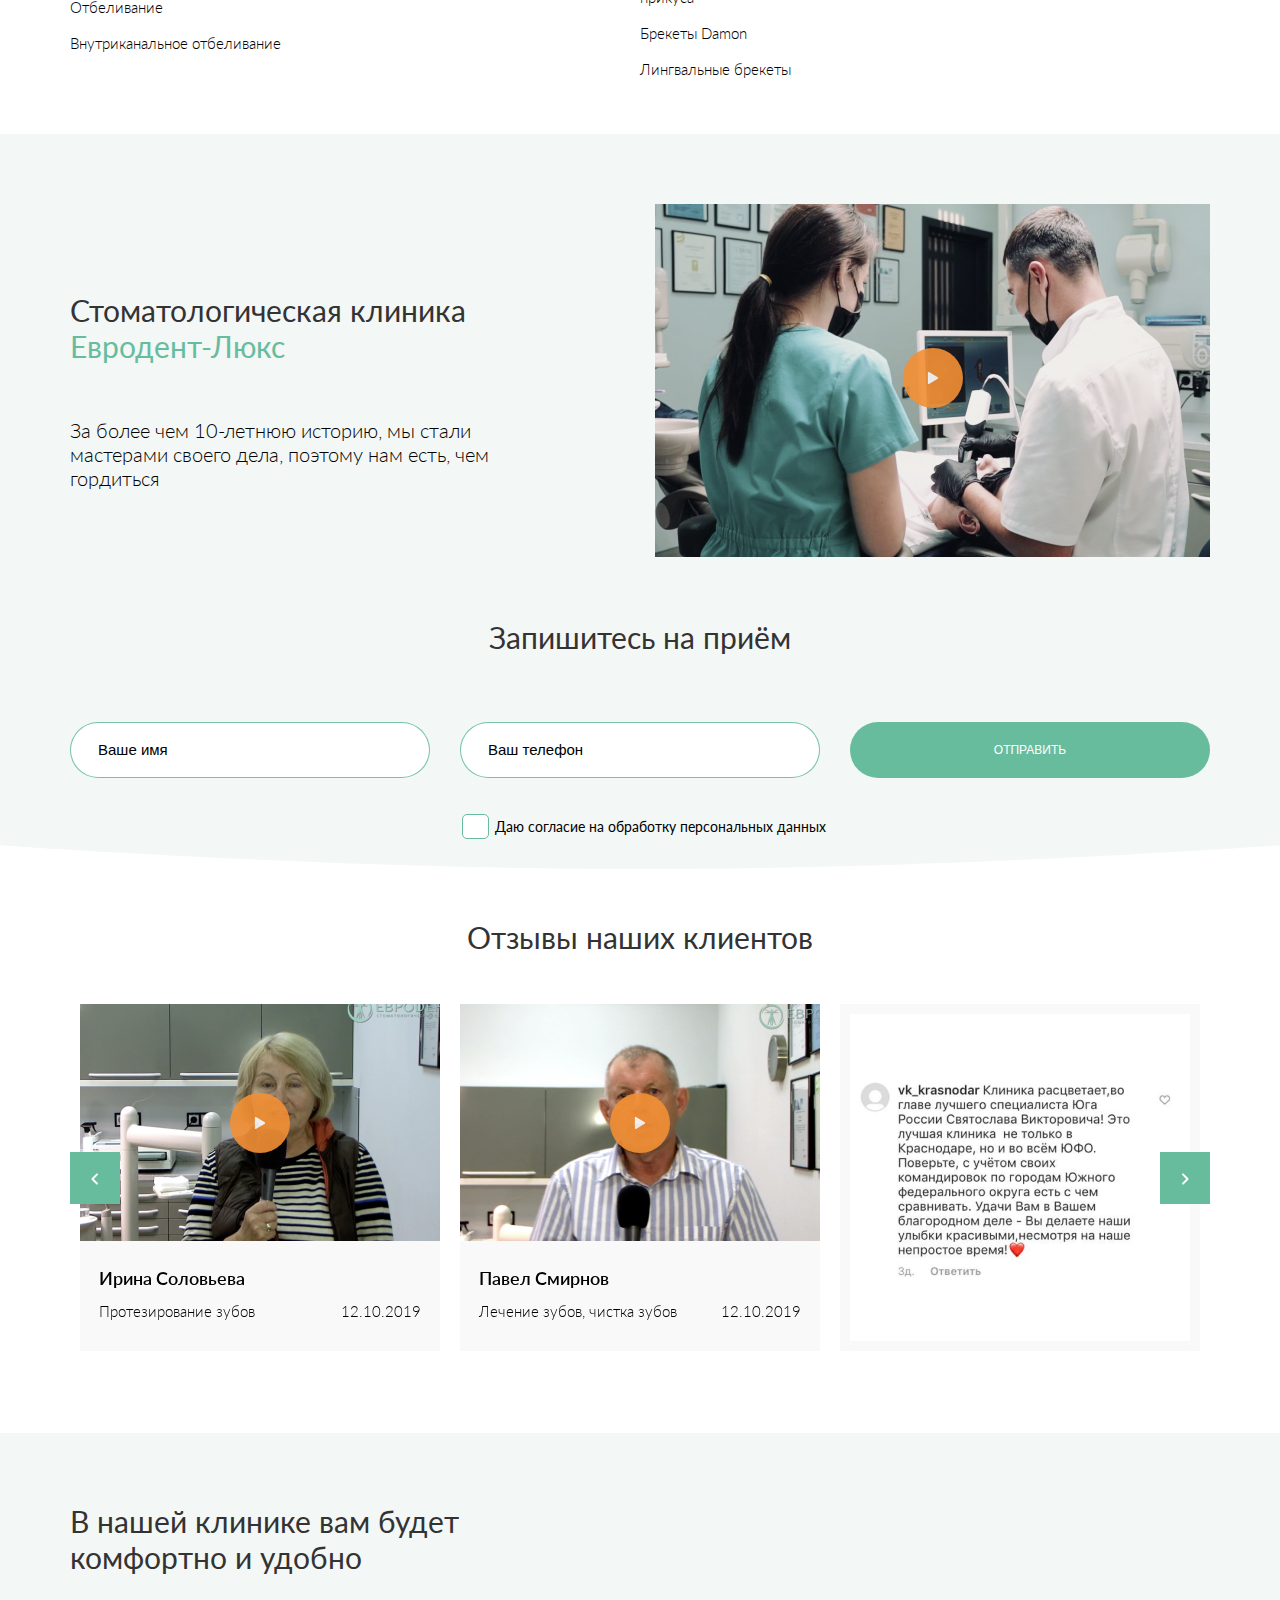
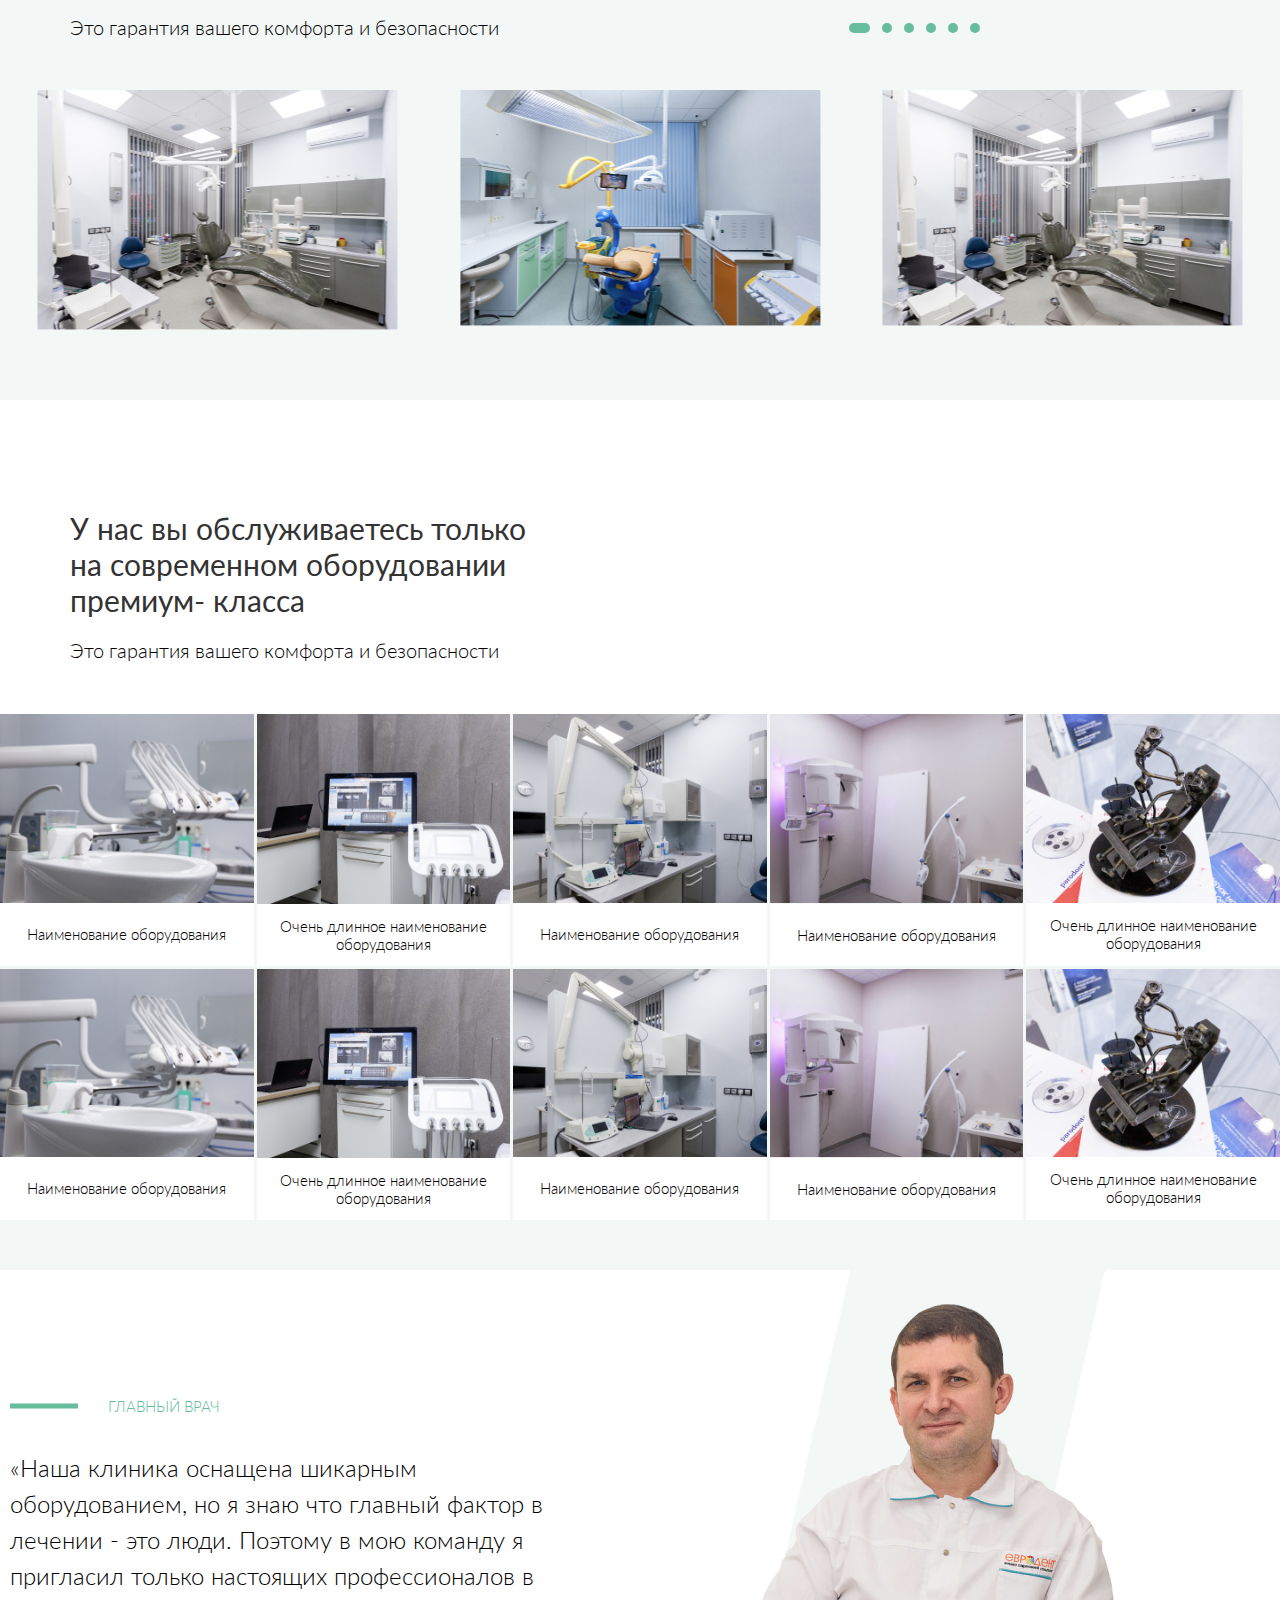
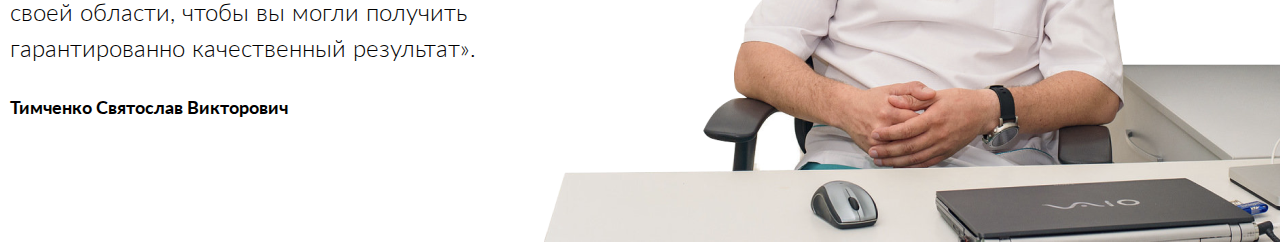
==== commit 6ead32c2: "Адаптив мужика" ====
--- a/index.html
+++ b/index.html
@@ -693,7 +693,7 @@
         </div>
     </section>
 
-    <!-- <section class="doctor">
+    <section class="doctor">
         <div class="doctor__inner">
             <div class="doctor__content">
                 <h3 class="doctor__title">главный врач</h3>
@@ -710,7 +710,7 @@
         </div>
     </section>
 
-    <section class="professionals">
+    <!-- <section class="professionals">
         <div class="container">
             <h1 class="professionals__title">Доверь свое здоровье настоящим профессионалам</h1>
             <div class="professionals__slider uk-position-relative" uk-slider>
--- a/css/style.css
+++ b/css/style.css
@@ -1053,6 +1053,11 @@
     justify-content: space-between;
 }
 
+@media (max-width: 1660px) {
+    .doctor__content {
+        margin-left: 10px;
+    }
+}
 @media (max-width: 1600px) {
     .top__slider-item {
         padding-left: 250px;
@@ -1103,6 +1108,17 @@
     }
     .equipments__items {
         grid-template-columns: repeat(4, 1fr);
+    }
+}
+@media (max-width: 1170px) {
+    .doctor__content {
+       margin-top: 40px;
+    }
+    .doctor__text {
+        font-size: 18px;
+    }
+    .doctor__img {
+        width: 50%;
     }
 }
 @media (max-width: 1130px) {
@@ -1231,6 +1247,19 @@
         top: 9px;
     }
 }
+@media (max-width: 930px) {
+    .doctor__inner {
+        flex-direction: column;
+        align-items: center;
+    }
+    .doctor__content {
+        order: 1;
+    }
+    .doctor__img {
+        margin-left: auto;
+        width: 70%;
+    }
+}
 @media (max-width: 900px) {
     .slider__arrow {
         display: none;
@@ -1251,7 +1280,7 @@
         grid-template-columns: repeat(2, 1fr);
     }
     .equipments__item {
-        transform: scale(.9);
+        transform: scale(0.9);
     }
     .equipments__item-name {
         font-size: 18px;
@@ -1299,11 +1328,6 @@
         display: none;
     }
 }
-@media (max-width: 640px) {
-    .equipments__items {
-        /* grid-template-columns: repeat(1, 1fr); */
-    }
-}
 @media (max-width: 600px) {
     .services__title {
         padding: 20px 0;
@@ -1329,6 +1353,13 @@
     .video__text {
         font-size: 18px;
     }
+    .doctor__text {
+        font-size: 18px;
+        line-height: 1.2;
+    }
+    .doctor__name {
+        font-size: 14px;
+    }
 }
 @media (max-width: 540px) {
     .patients__title {
@@ -1367,8 +1398,8 @@
         max-width: 320px;
     }
     .label-checkbox {
-       text-align: center;
-       max-width: 320px;
+        text-align: center;
+        max-width: 320px;
     }
     .check-style {
         margin-left: -325px;
@@ -1384,8 +1415,8 @@
     .interior__slider {
         margin-bottom: 30px;
     }
-    .interior__list > *{
-        transform: scale(.8);
+    .interior__list > * {
+        transform: scale(0.8);
     }
 }
 @media (max-width: 400px) {
@@ -1406,7 +1437,7 @@
         width: 14%;
     }
 }
-@media (max-width: 332px){
+@media (max-width: 332px) {
     .check-style {
         margin-left: -250px;
     }
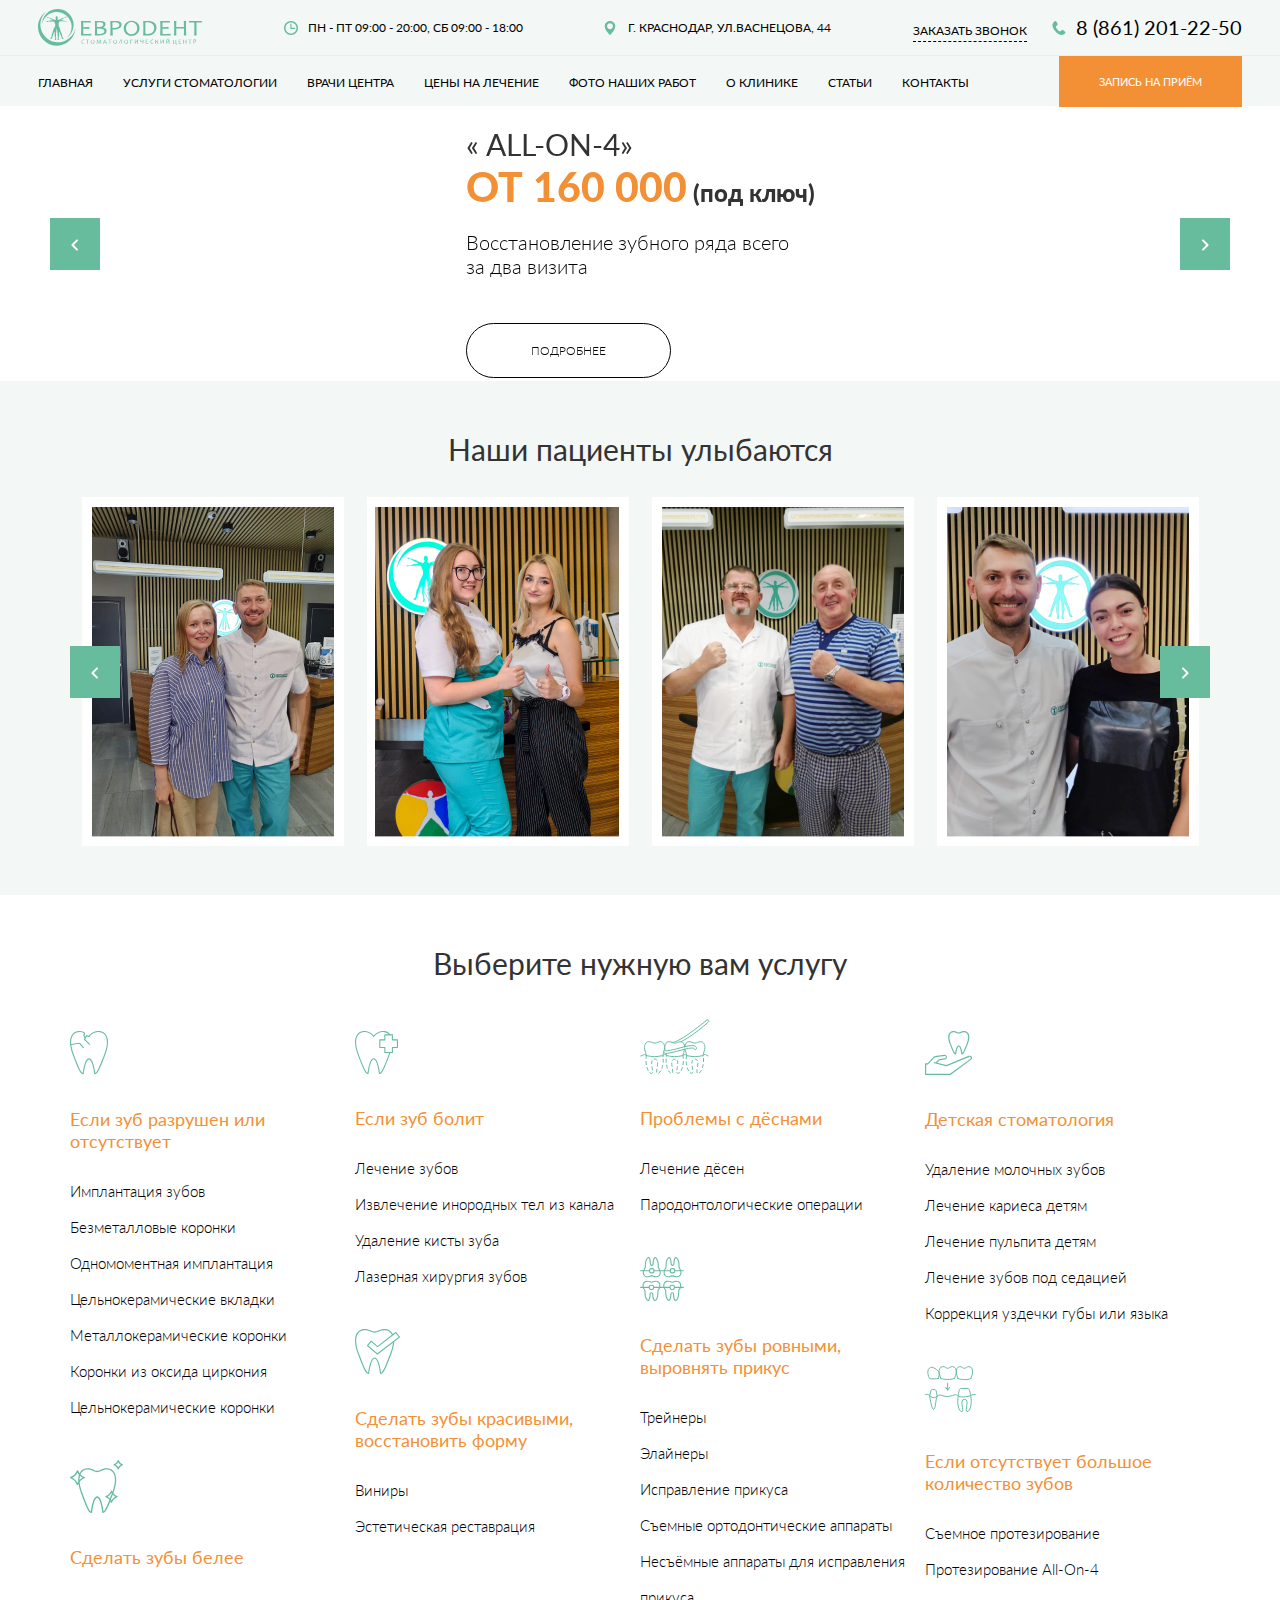
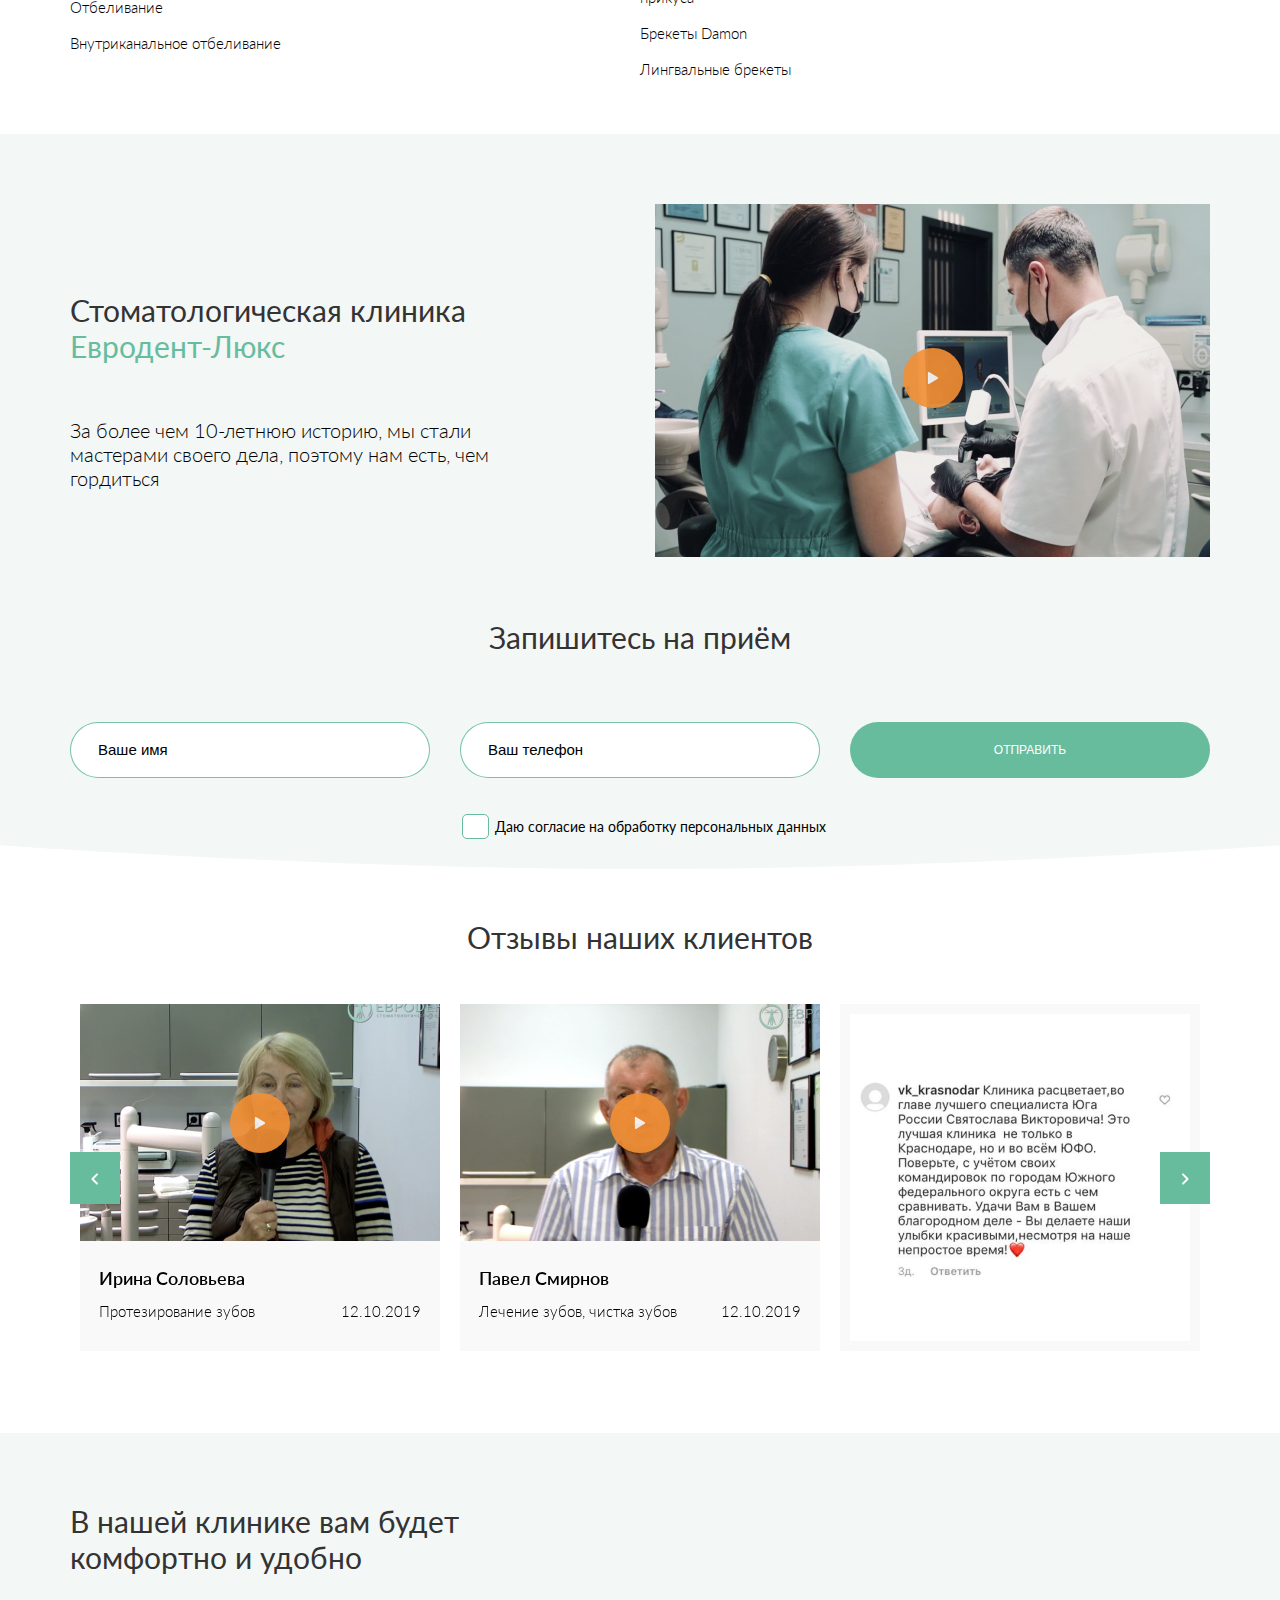
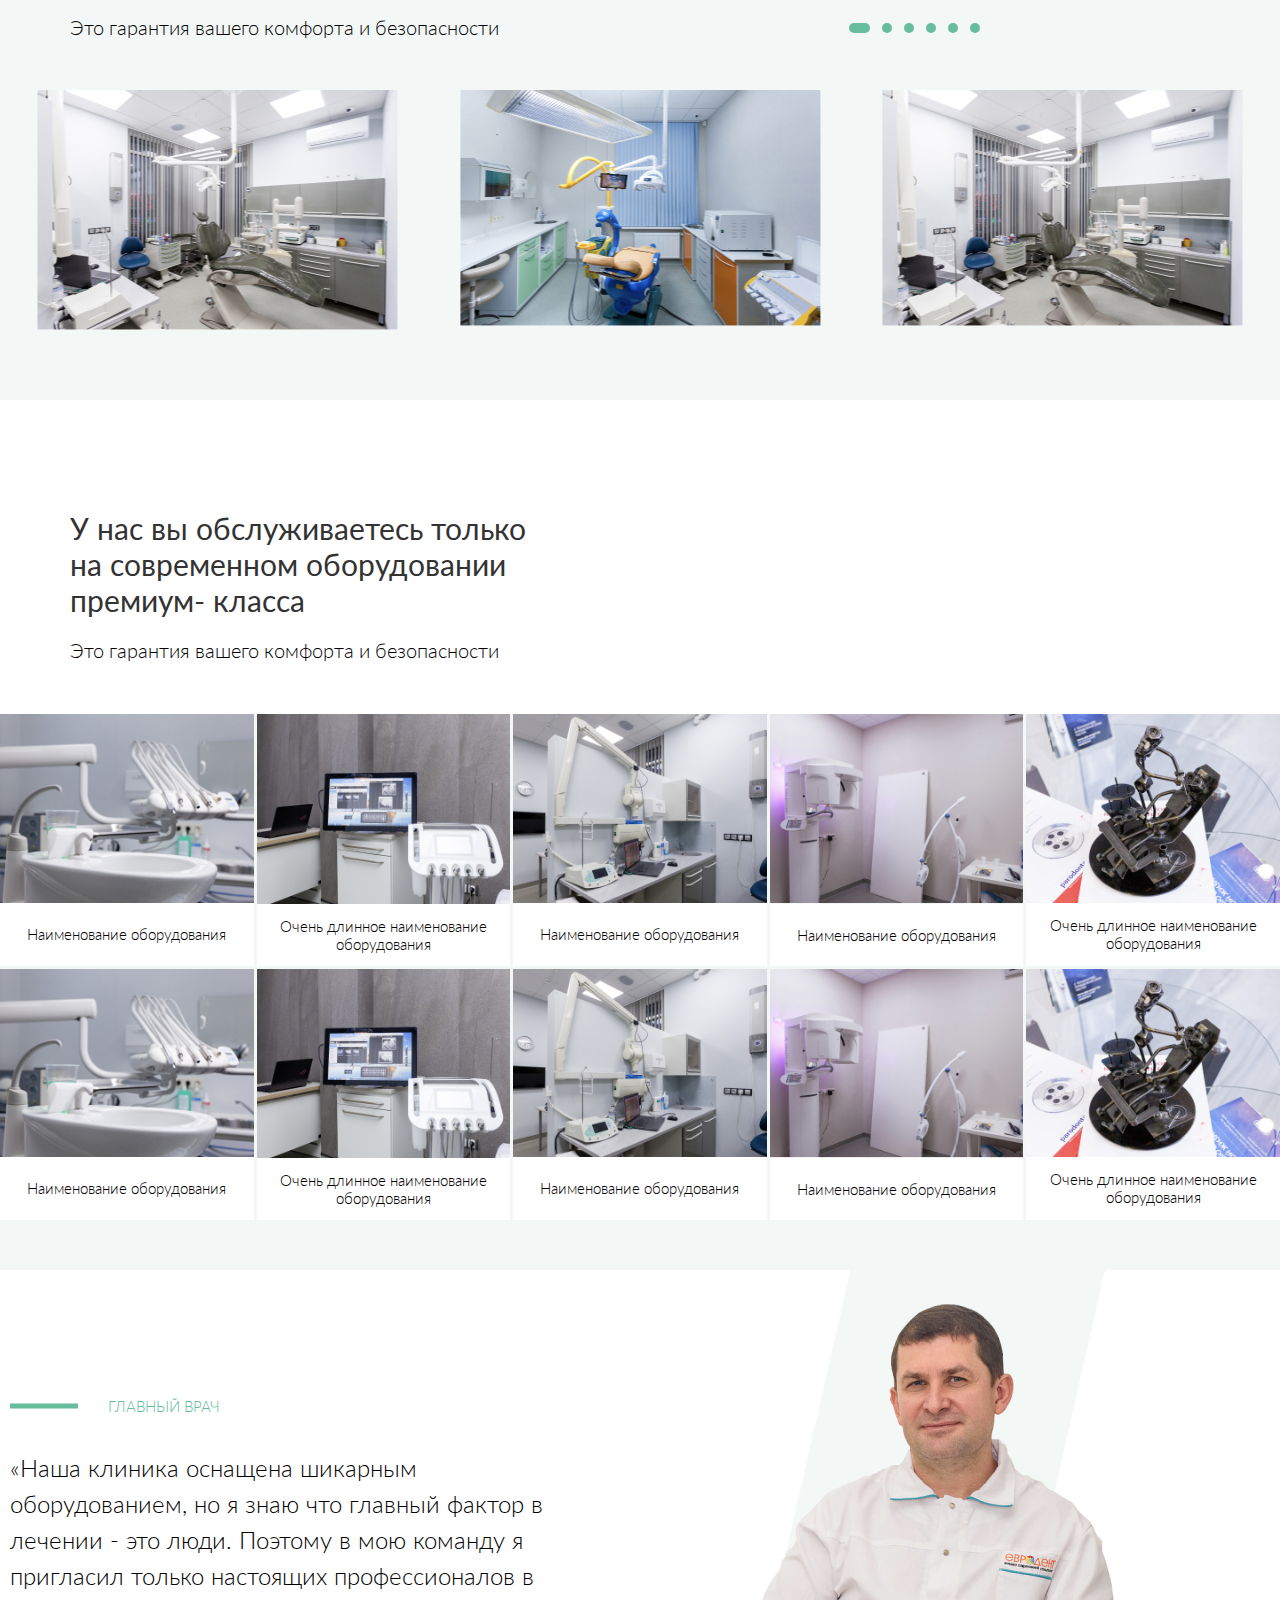
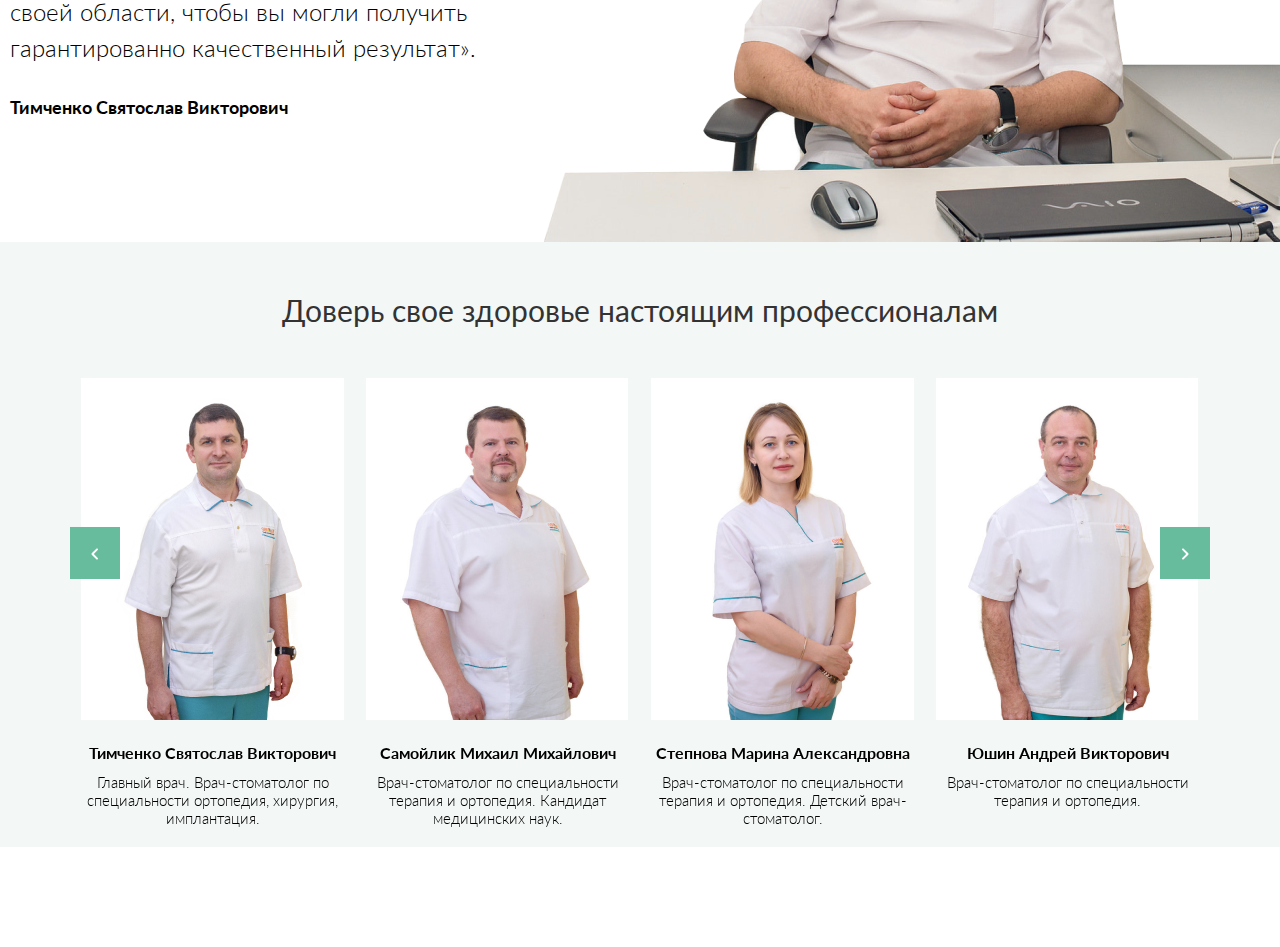
==== commit eb769055: "Адаптив блока professionals" ====
--- a/index.html
+++ b/index.html
@@ -710,73 +710,89 @@
         </div>
     </section>
 
-    <!-- <section class="professionals">
+    <section class="professionals">
         <div class="container">
             <h1 class="professionals__title">Доверь свое здоровье настоящим профессионалам</h1>
             <div class="professionals__slider uk-position-relative" uk-slider>
-                <ul class="uk-slider-items uk-child-width-1-4 uk-grid">
+                <ul class="professionals__list uk-slider-items uk-child-width-1-4">
                     <li class="professionals__slider-item">
                         <a href="#">
                             <img class="professionals__slider-img" src="images/professionals-slider-1.jpg" alt="">
-                            <div class="professionals__slider-name">Тимченко Святослав Викторович</div>
-                            <div class="professionals__slider-info">Главный врач. Врач-стоматолог
-                                по специальности ортопедия, хирургия, имплантация.</div>
+                            <div class="professionals__slider-content">
+                                <div class="professionals__slider-name">Тимченко Святослав Викторович</div>
+                                <div class="professionals__slider-info">Главный врач. Врач-стоматолог
+                                    по специальности ортопедия, хирургия, имплантация.</div>
+                            </div>
                         </a>
                     </li>
                     <li class="professionals__slider-item">
                         <a href="#">
                             <img class="professionals__slider-img" src="images/professionals-slider-2.jpg" alt="">
-                            <div class="professionals__slider-name">Самойлик Михаил Михайлович</div>
-                            <div class="professionals__slider-info">Врач-стоматолог по специальности терапия и
-                                ортопедия. Кандидат медицинских наук.</div>
+                            <div class="professionals__slider-content">
+                                <div class="professionals__slider-name">Самойлик Михаил Михайлович</div>
+                                <div class="professionals__slider-info">Врач-стоматолог по специальности терапия и
+                                    ортопедия. Кандидат медицинских наук.</div>
+                            </div>
                         </a>
                     </li>
                     <li class="professionals__slider-item">
                         <a href="#">
                             <img class="professionals__slider-img" src="images/professionals-slider-3.jpg" alt="">
-                            <div class="professionals__slider-name">Степнова Марина Александровна</div>
-                            <div class="professionals__slider-info">Врач-стоматолог по специальности терапия и
-                                ортопедия. Детский врач-стоматолог.</div>
+                            <div class="professionals__slider-content">
+                                <div class="professionals__slider-name">Степнова Марина Александровна</div>
+                                <div class="professionals__slider-info">Врач-стоматолог по специальности терапия и
+                                    ортопедия. Детский врач-стоматолог.</div>
+                            </div>
                         </a>
                     </li>
                     <li class="professionals__slider-item">
                         <a href="#">
                             <img class="professionals__slider-img" src="images/professionals-slider-4.jpg" alt="">
-                            <div class="professionals__slider-name">Юшин Андрей Викторович</div>
-                            <div class="professionals__slider-info">Врач-стоматолог по специальности терапия и
-                                ортопедия.</div>
+                            <div class="professionals__slider-content">
+                                <div class="professionals__slider-name">Юшин Андрей Викторович</div>
+                                <div class="professionals__slider-info">Врач-стоматолог по специальности терапия и
+                                    ортопедия.</div>
+                            </div>
                         </a>
                     </li>
                     <li class="professionals__slider-item">
                         <a href="#">
                             <img class="professionals__slider-img" src="images/professionals-slider-1.jpg" alt="">
-                            <div class="professionals__slider-name">Тимченко Святослав Викторович</div>
-                            <div class="professionals__slider-info">Главный врач. Врач-стоматолог
-                                по специальности ортопедия, хирургия, имплантация.</div>
+                            <div class="professionals__slider-content">
+                                <div class="professionals__slider-name">Тимченко Святослав Викторович</div>
+                                <div class="professionals__slider-info">Главный врач. Врач-стоматолог
+                                    по специальности ортопедия, хирургия, имплантация.</div>
+                            </div>
                         </a>
                     </li>
                     <li class="professionals__slider-item">
                         <a href="#">
                             <img class="professionals__slider-img" src="images/professionals-slider-2.jpg" alt="">
-                            <div class="professionals__slider-name">Самойлик Михаил Михайлович</div>
-                            <div class="professionals__slider-info">Врач-стоматолог по специальности терапия и
-                                ортопедия. Кандидат медицинских наук.</div>
+                            <div class="professionals__slider-content">
+                                <div class="professionals__slider-name">Самойлик Михаил Михайлович</div>
+                                <div class="professionals__slider-info">Врач-стоматолог по специальности терапия и
+                                    ортопедия. Кандидат медицинских наук.</div>
+                            </div>
                         </a>
                     </li>
                     <li class="professionals__slider-item">
                         <a href="#">
                             <img class="professionals__slider-img" src="images/professionals-slider-3.jpg" alt="">
-                            <div class="professionals__slider-name">Степнова Марина Александровна</div>
-                            <div class="professionals__slider-info">Врач-стоматолог по специальности терапия и
-                                ортопедия. Детский врач-стоматолог.</div>
+                            <div class="professionals__slider-content">
+                                <div class="professionals__slider-name">Степнова Марина Александровна</div>
+                                <div class="professionals__slider-info">Врач-стоматолог по специальности терапия и
+                                    ортопедия. Детский врач-стоматолог.</div>
+                            </div>
                         </a>
                     </li>
                     <li class="professionals__slider-item">
                         <a href="#">
                             <img class="professionals__slider-img" src="images/professionals-slider-4.jpg" alt="">
-                            <div class="professionals__slider-name">Юшин Андрей Викторович</div>
-                            <div class="professionals__slider-info">Врач-стоматолог по специальности терапия и
-                                ортопедия.</div>
+                            <div class="professionals__slider-content">
+                                <div class="professionals__slider-name">Юшин Андрей Викторович</div>
+                                <div class="professionals__slider-info">Врач-стоматолог по специальности терапия и
+                                    ортопедия.</div>
+                            </div>
                         </a>
                     </li>
                 </ul>
@@ -788,7 +804,7 @@
         </div>
     </section>
 
-    <section class="advantages">
+    <!-- <section class="advantages">
         <div class="container">
             <div class="advantages__inner">
                 <div class="advantages__left">
--- a/css/style.css
+++ b/css/style.css
@@ -785,6 +785,10 @@
 .professionals__slider {
     margin-bottom: 100px;
 }
+.professionals__list > *{
+    display: flex;
+    justify-content: center;
+}
 .professionals__slider-item {
     padding-bottom: 20px;
     transition: transform 0.4s;
@@ -794,6 +798,9 @@
 }
 .professionals__slider-img {
     margin-bottom: 23px;
+}
+.professionals__slider-content {
+    max-width: 263px;
 }
 .professionals__slider-name {
     margin-bottom: 11px;
@@ -1155,6 +1162,9 @@
     }
     .appointment__btn {
         height: 53px;
+    }
+    .professionals__list > * {
+        width: 33%;
     }
 }
 @media (max-width: 1050px) {
@@ -1268,6 +1278,17 @@
         margin-bottom: 20px;
     }
 }
+@media (max-width: 840px) {
+    .professionals {
+        padding-top: 20px;
+    }
+    .professionals__title {
+        font-size: 26px;
+    }
+    .professionals__list > *{
+        width: 50%;
+    }
+}
 @media (max-width: 800px) {
     .equipments__title {
         font-size: 22px;
@@ -1361,6 +1382,16 @@
         font-size: 14px;
     }
 }
+@media (max-width: 560px) {
+    .professionals__title {
+        font-size: 22px;
+        margin-bottom: 20px;
+        line-height: 1.2;
+    }
+    .professionals__list > * {
+        width: 100%;
+    }
+}
 @media (max-width: 540px) {
     .patients__title {
         font-size: 24px;
@@ -1387,6 +1418,9 @@
         width: 90%;
         margin: 0 auto;
     }
+    .doctor__img {
+        width: 90%;
+    }
 }
 @media (max-width: 440px) {
     .appointment__input {
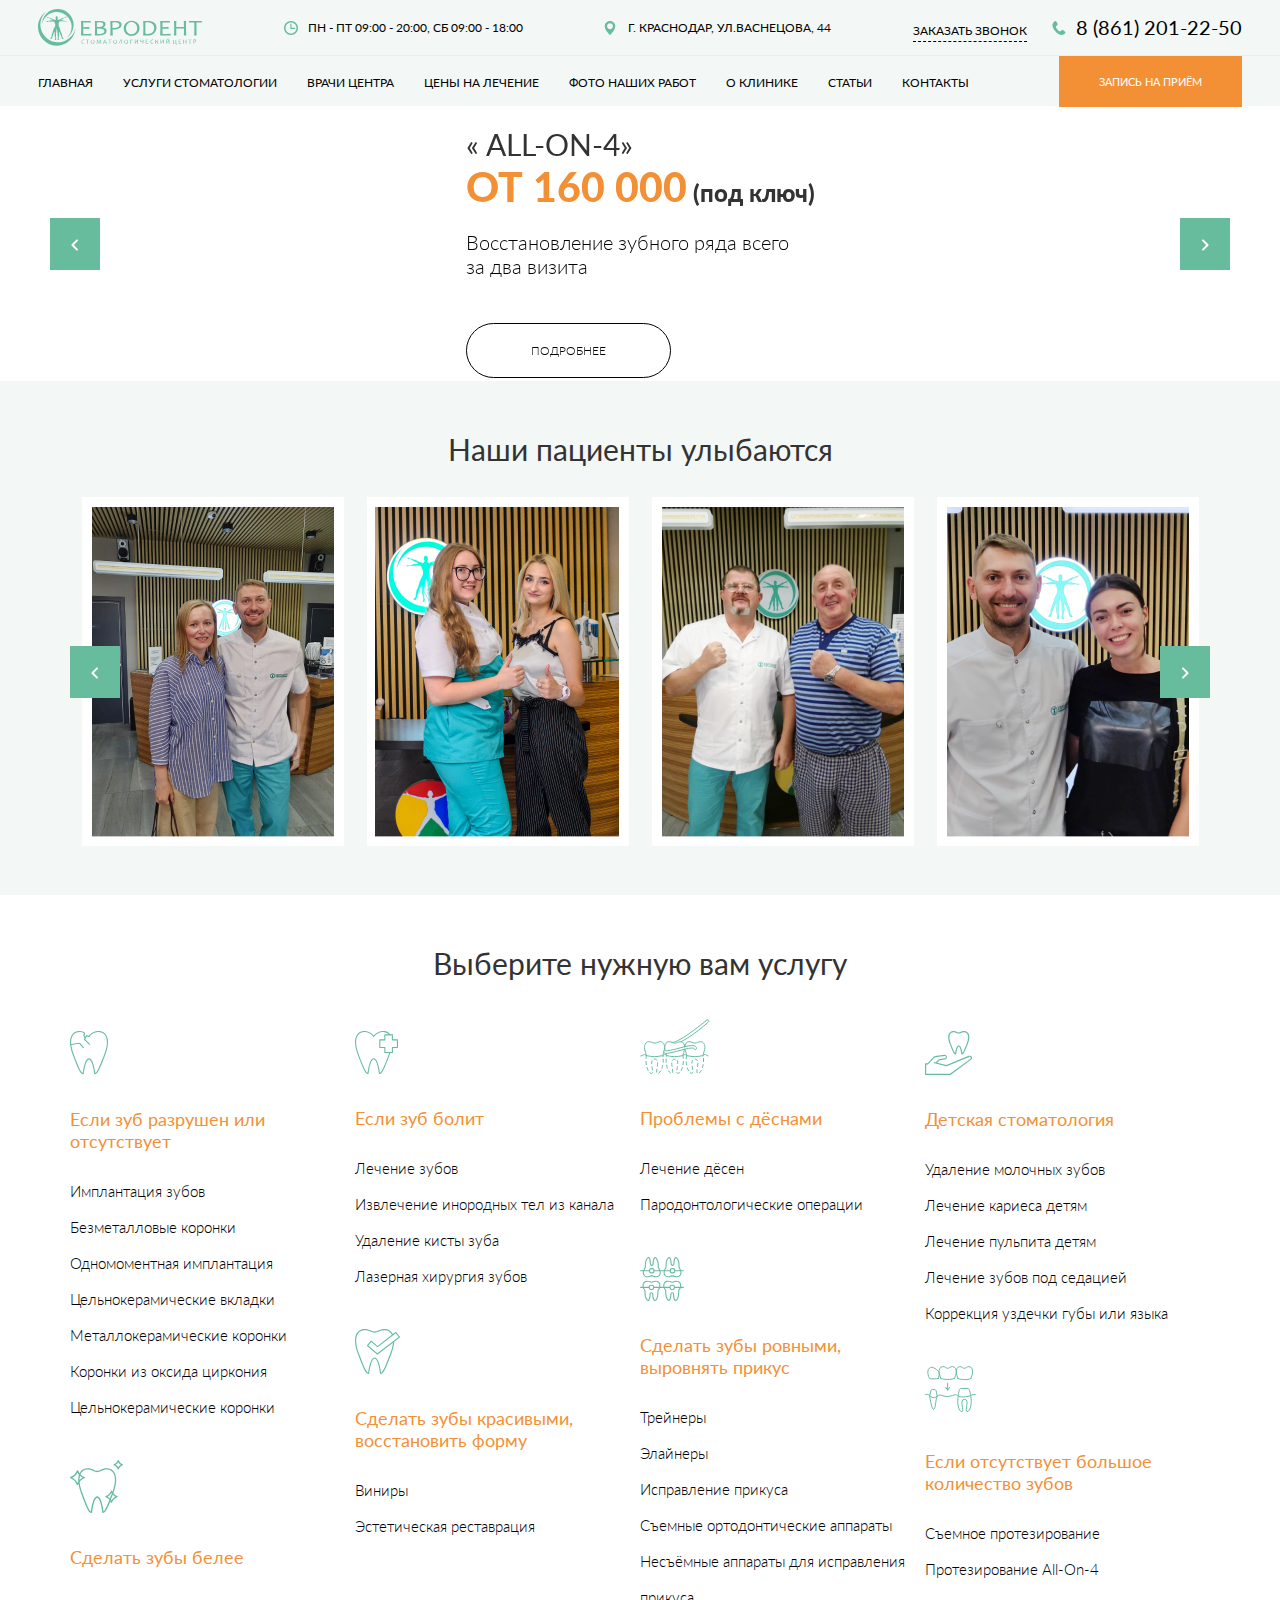
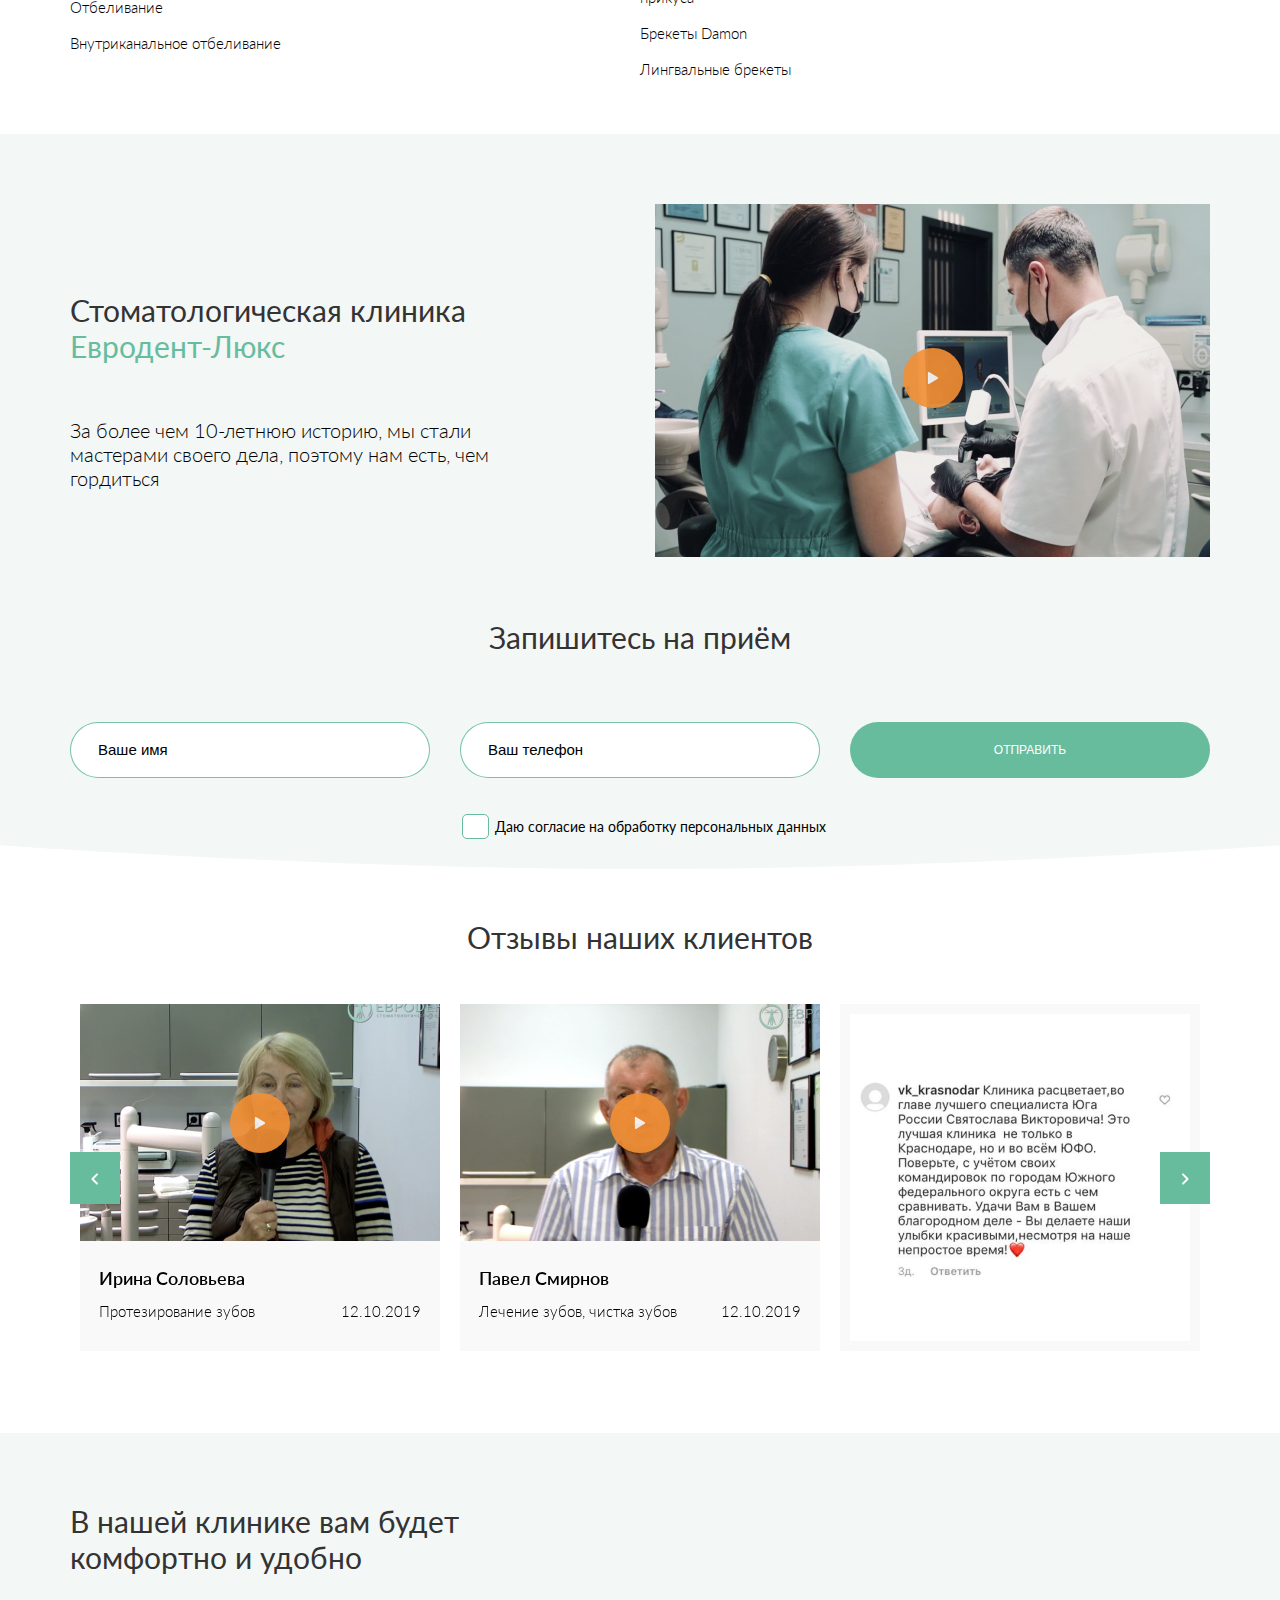
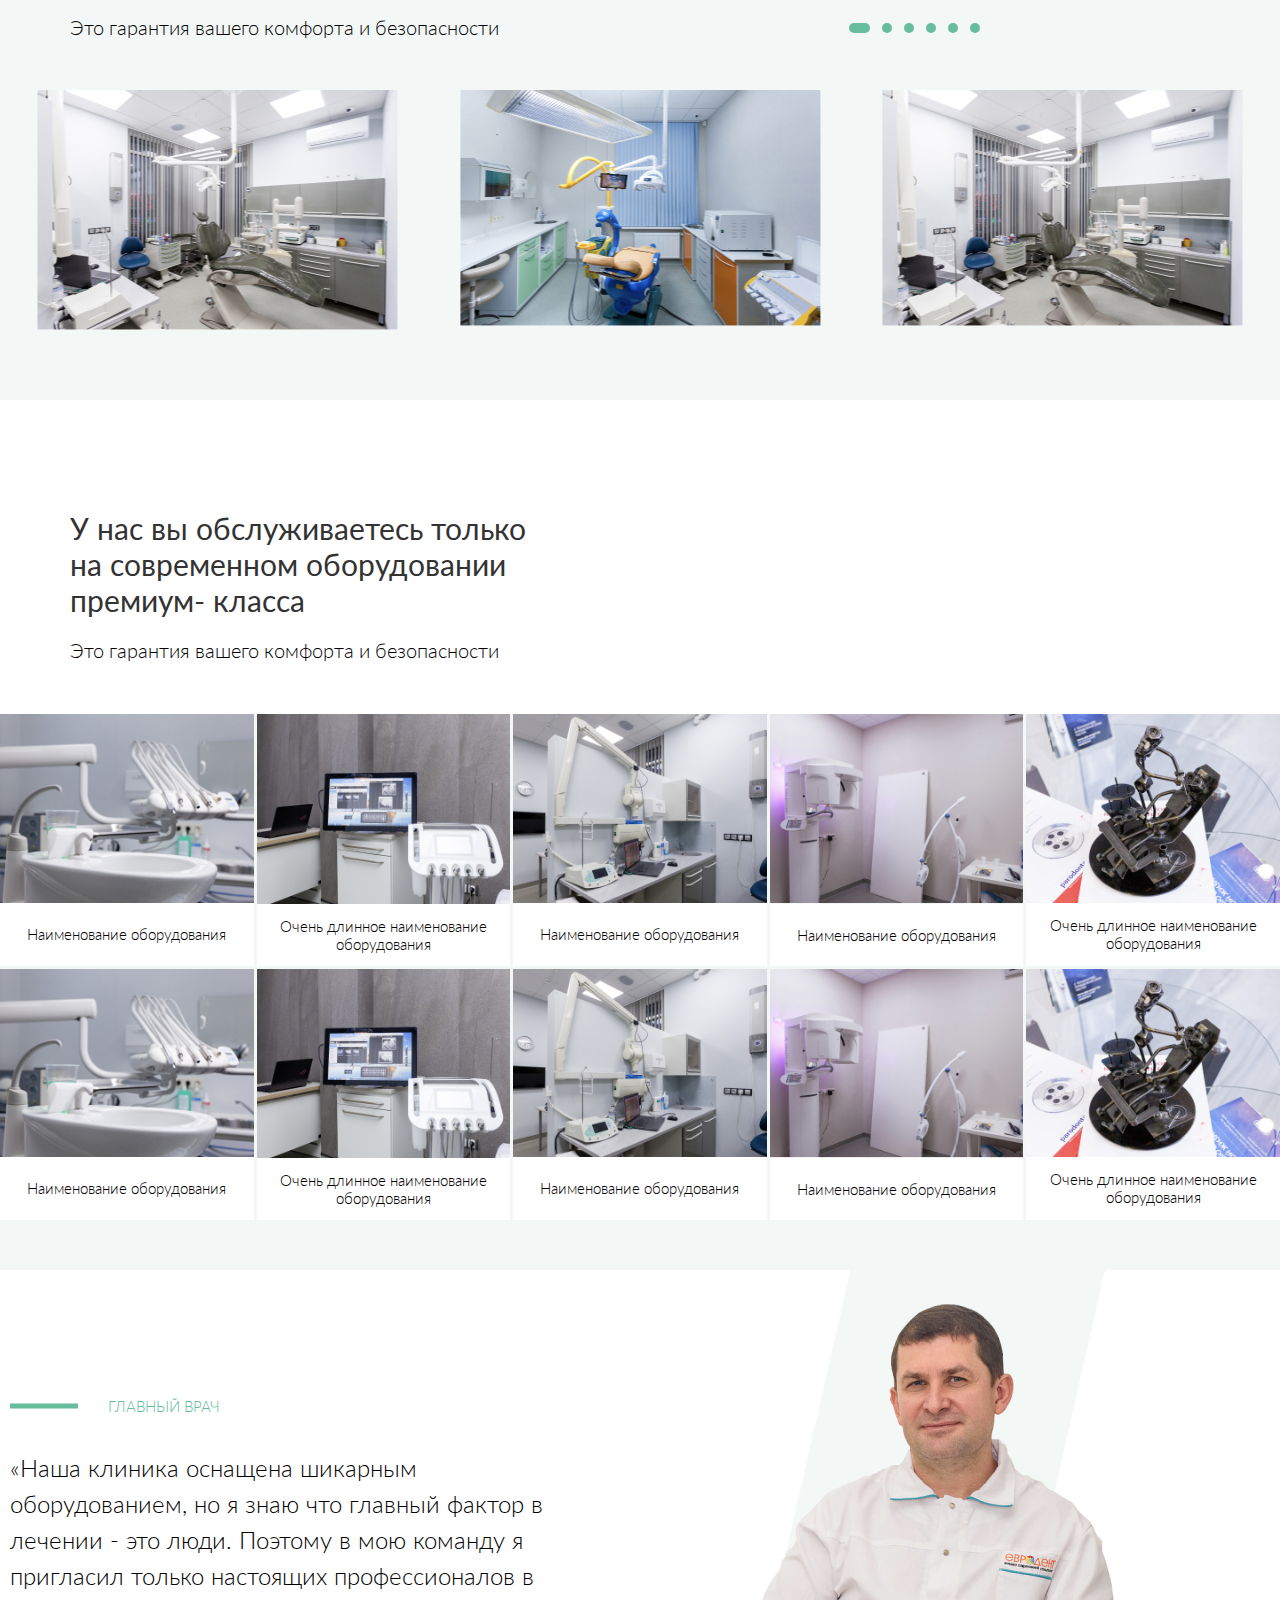
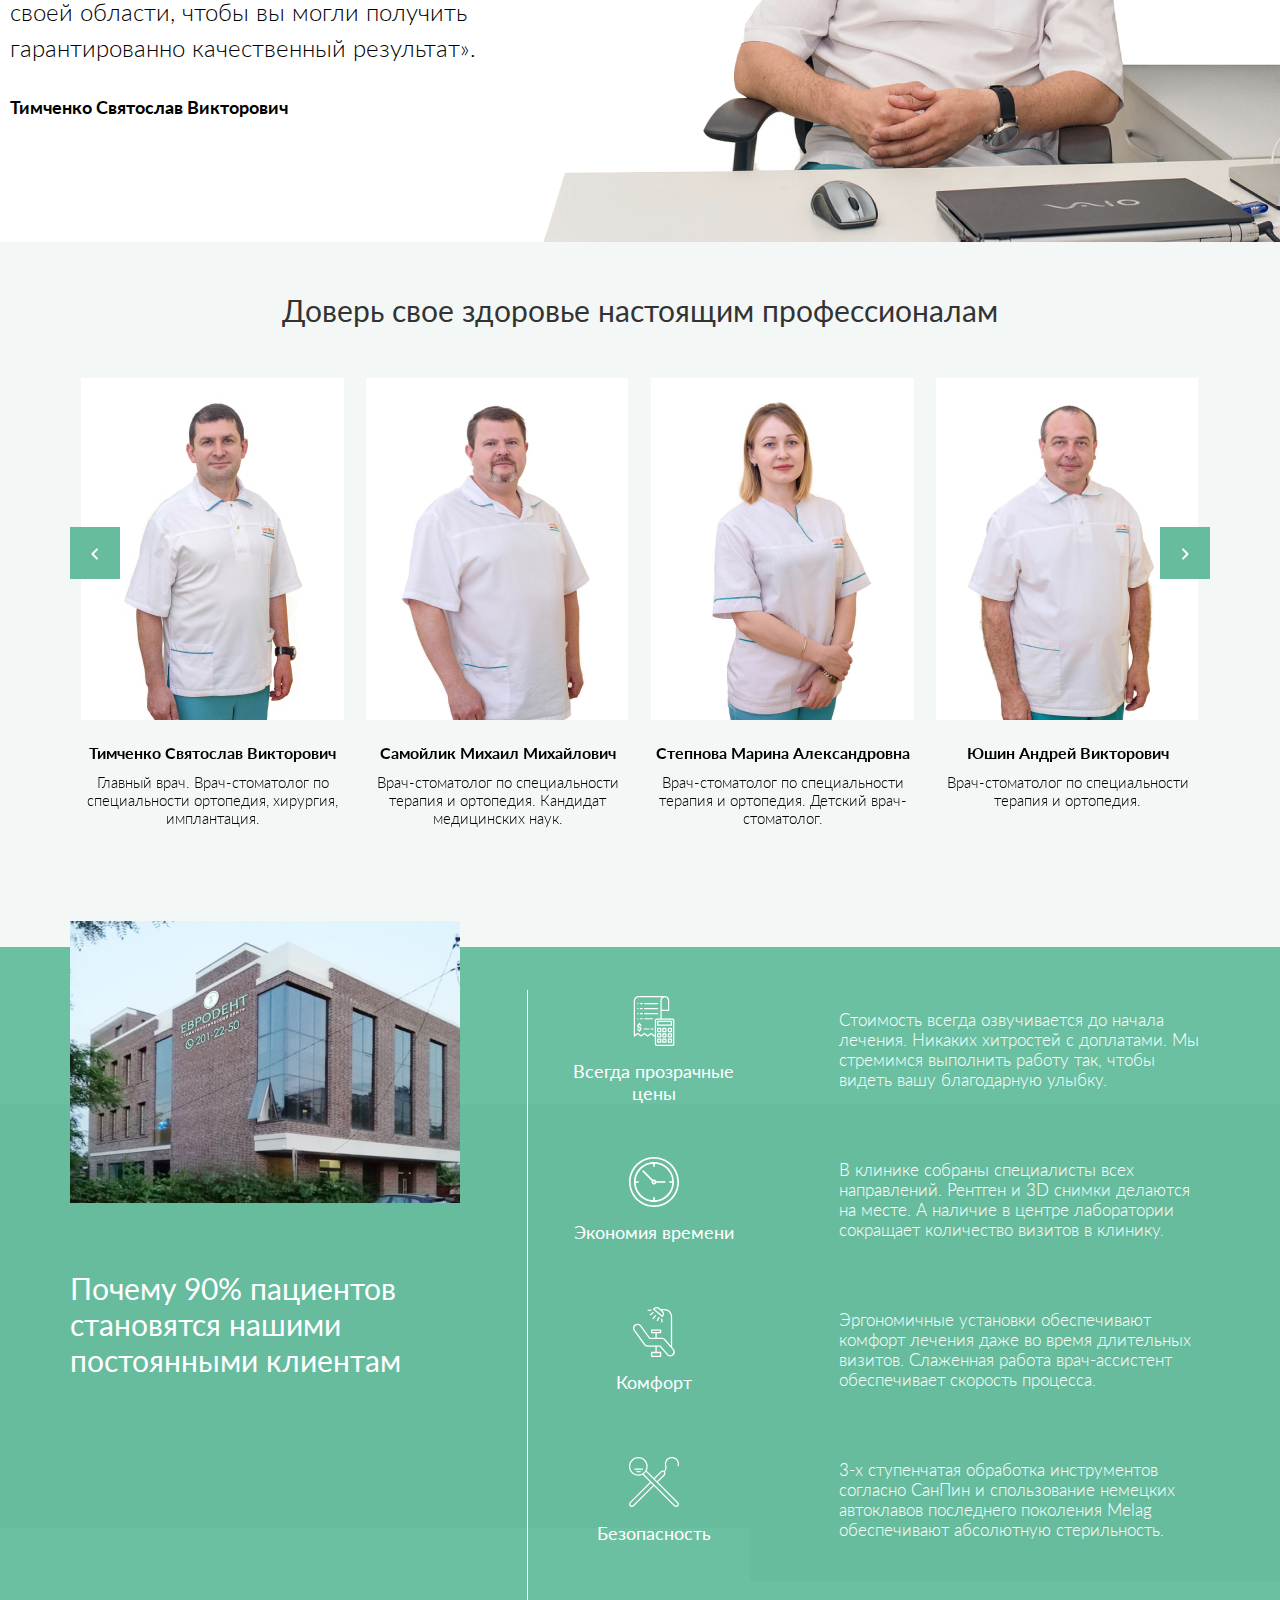
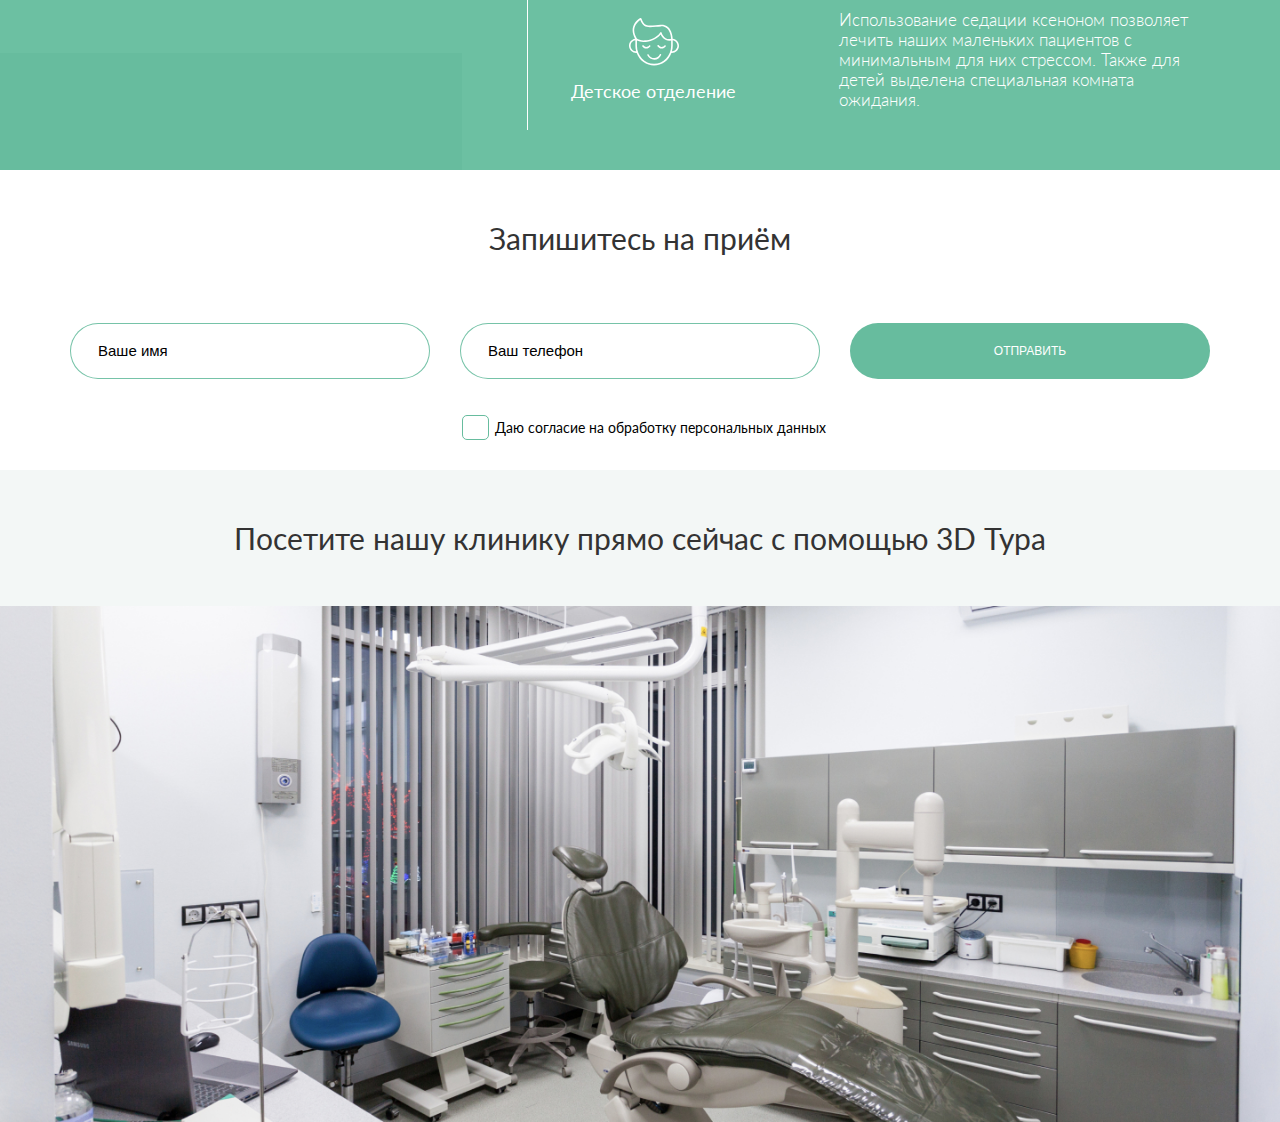
==== commit 38fcd57a: "Адаптив блоков advantages и tour" ====
--- a/index.html
+++ b/index.html
@@ -804,7 +804,7 @@
         </div>
     </section>
 
-    <!-- <section class="advantages">
+    <section class="advantages">
         <div class="container">
             <div class="advantages__inner">
                 <div class="advantages__left">
@@ -887,12 +887,12 @@
         </div>
     </section>
 
-    <section class="tour">
+<section class="tour">
         <h1 class="tour__title">Посетите нашу клинику прямо сейчас с помощью 3D Тура</h1>
         <img class="tour__img" src="images/tour-img.jpg" alt="">
     </section>
 
-    <footer class="footer">
+    <!--  <footer class="footer">
         <div class="container">
             <div class="footer__inner">
                 <div class="footer__item">
--- a/css/style.css
+++ b/css/style.css
@@ -785,7 +785,7 @@
 .professionals__slider {
     margin-bottom: 100px;
 }
-.professionals__list > *{
+.professionals__list > * {
     display: flex;
     justify-content: center;
 }
@@ -1119,7 +1119,7 @@
 }
 @media (max-width: 1170px) {
     .doctor__content {
-       margin-top: 40px;
+        margin-top: 40px;
     }
     .doctor__text {
         font-size: 18px;
@@ -1147,6 +1147,9 @@
     .slider-dotnav-interior {
         display: none;
     }
+    .advantages__text {
+        margin-left: 30px;
+    }
 }
 @media (max-width: 1100px) {
     .patients__list > * {
@@ -1165,6 +1168,13 @@
     }
     .professionals__list > * {
         width: 33%;
+    }
+    .appointment-bottom {
+        height: auto;
+    }
+    .appointment-bottom__title {
+        padding: 30px 0 20px;
+        font-size: 26px;
     }
 }
 @media (max-width: 1050px) {
@@ -1202,6 +1212,13 @@
     }
     .video-popup {
         margin-top: 10px;
+    }
+    .tour {
+        padding-top: 20px;
+    }
+    .tour__title {
+        font-size: 26px;
+        margin-bottom: 20px;
     }
 }
 @media (max-width: 960px) {
@@ -1277,6 +1294,28 @@
     .top {
         margin-bottom: 20px;
     }
+    .advantages__inner {
+        flex-direction: column;
+        align-items: center;
+    }
+    .advantages__left {
+        padding-right: 0px;
+    }
+    .advantages__img {
+        margin-bottom: 20px;
+    }
+    .advantages__right {
+        margin-top: 20px;
+    }
+    .advantages__block-1 {
+        width: 300px;
+    }
+    .advantages__block-2 {
+        width: 260px;
+    }
+    .advantages__block-3 {
+        width: 310px;
+    }
 }
 @media (max-width: 840px) {
     .professionals {
@@ -1285,7 +1324,7 @@
     .professionals__title {
         font-size: 26px;
     }
-    .professionals__list > *{
+    .professionals__list > * {
         width: 50%;
     }
 }
@@ -1305,6 +1344,11 @@
     }
     .equipments__item-name {
         font-size: 18px;
+    }
+}
+@media (max-width: 770px) {
+    .advantages__right {
+        width: 90%;
     }
 }
 @media (max-width: 750px) {
@@ -1327,6 +1371,9 @@
     }
     .reviews__slider-ico {
         width: 14%;
+    }
+    .tour__title {
+        font-size: 22px;
     }
 }
 @media (max-width: 730px) {
@@ -1452,6 +1499,25 @@
     .interior__list > * {
         transform: scale(0.8);
     }
+    .advantages__title {
+        font-size: 24px;
+        line-height: 1.2;
+    }
+    .advantages__right {
+        width: 99%;
+        margin-top: 0;
+        padding-left: 5px;
+    }
+    .advantages__item + .advantages__item {
+        margin-top: 10px;
+    }
+    .advantages__text{
+        font-size: 16px;
+    }
+    .tour__title {
+        font-size: 20px;
+        line-height: 1.2;
+    }
 }
 @media (max-width: 400px) {
     .top__slider-item {
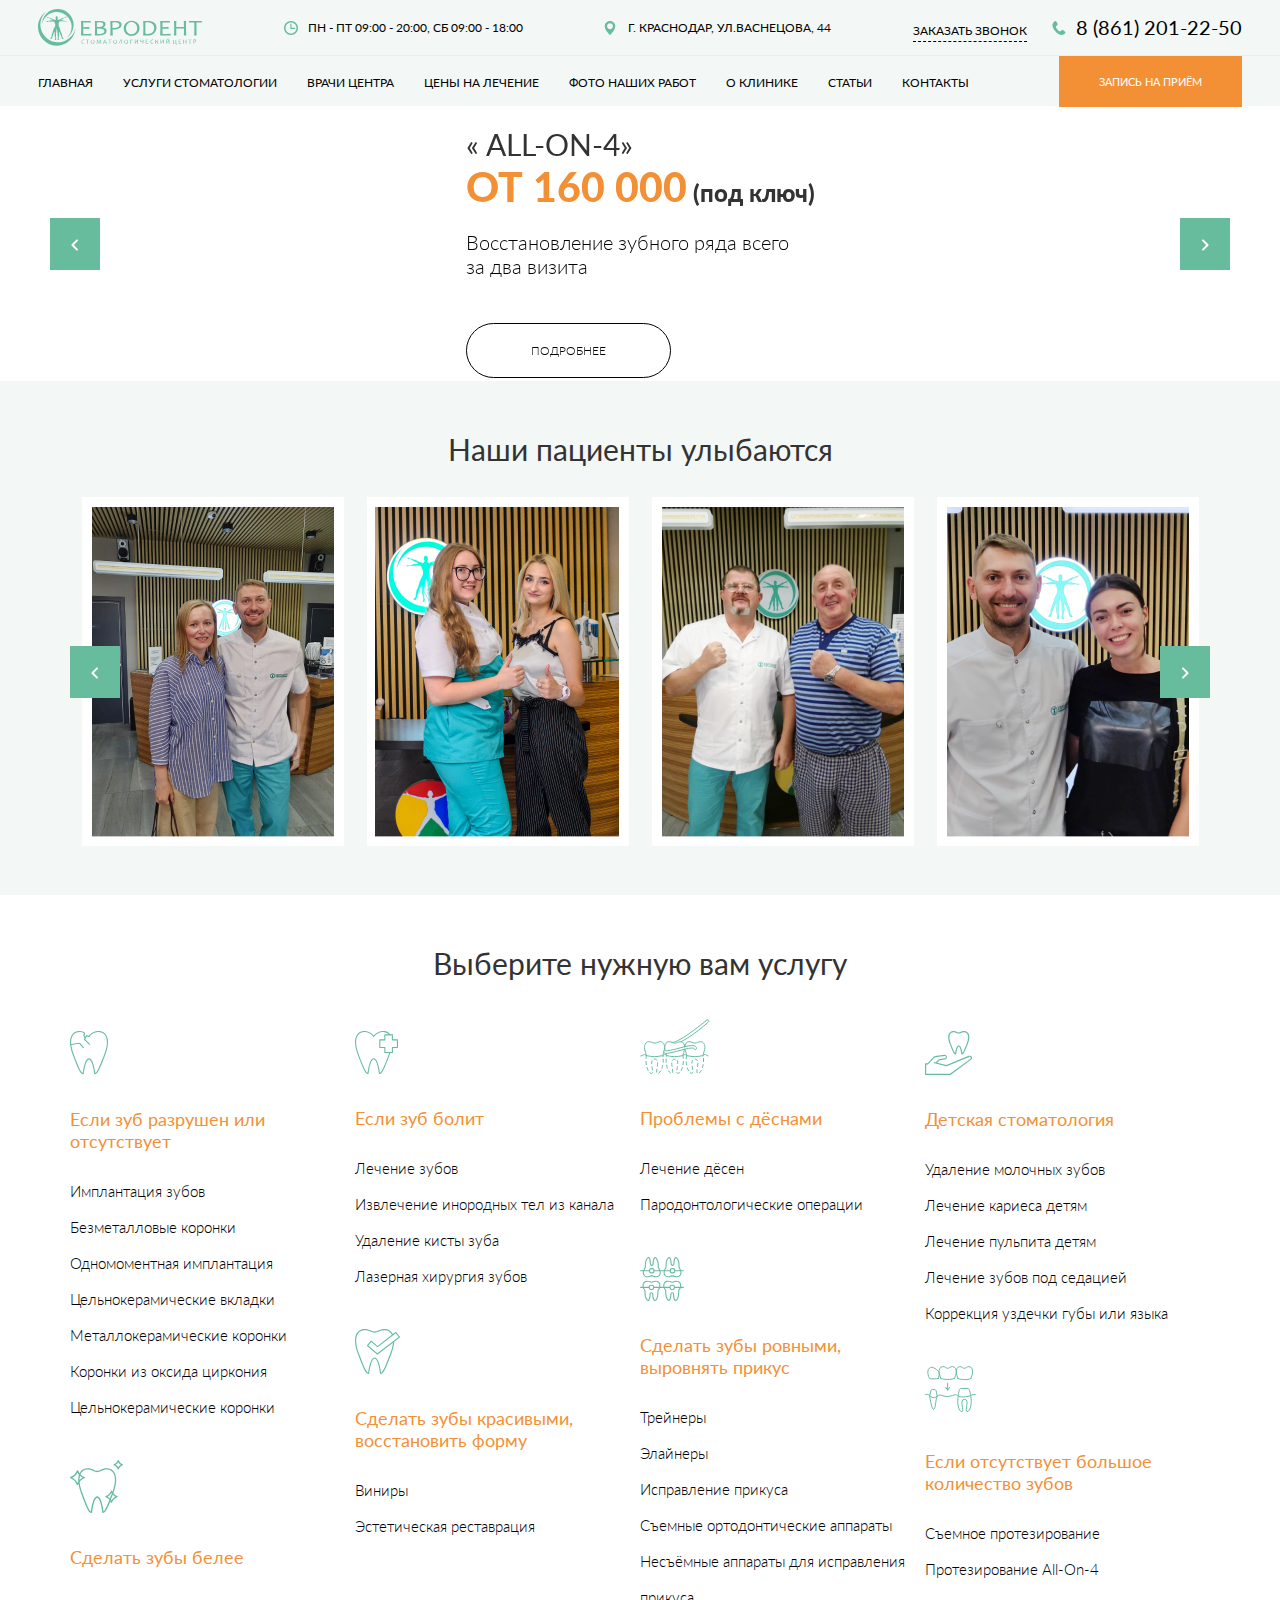
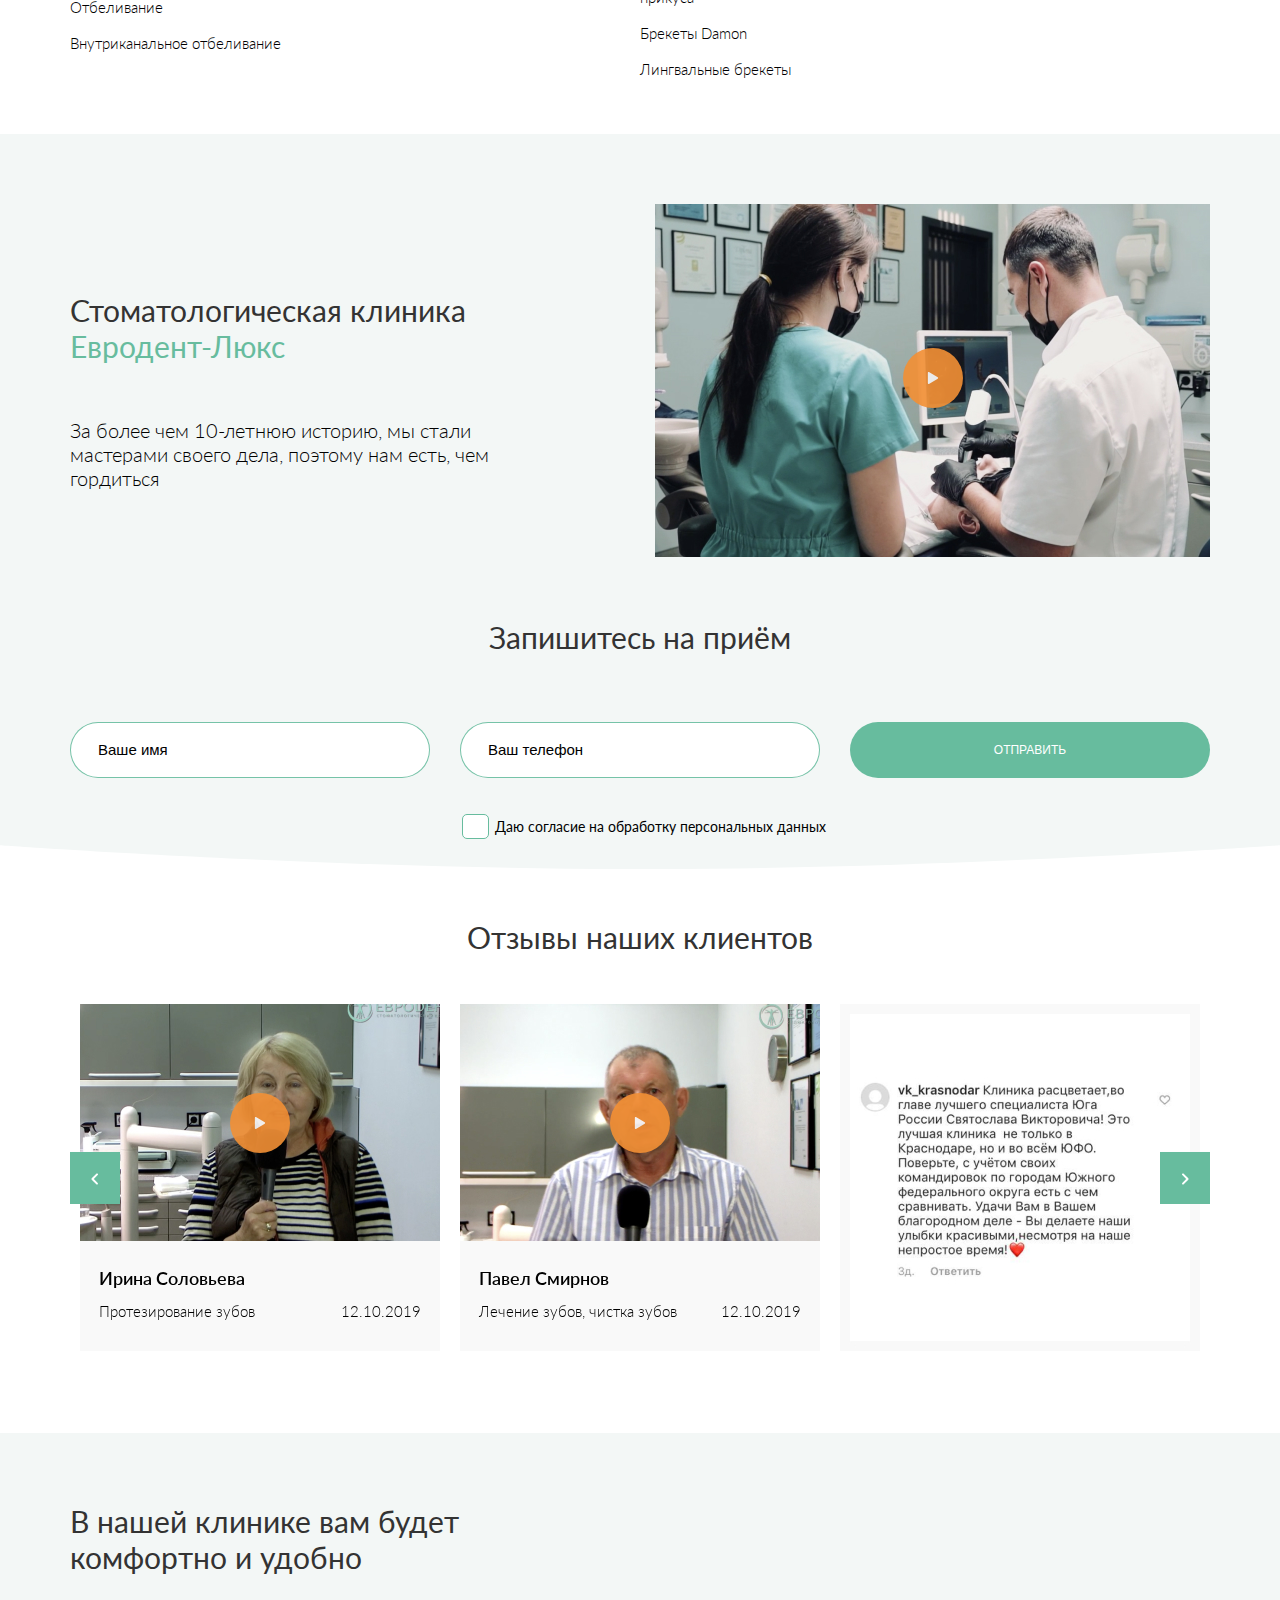
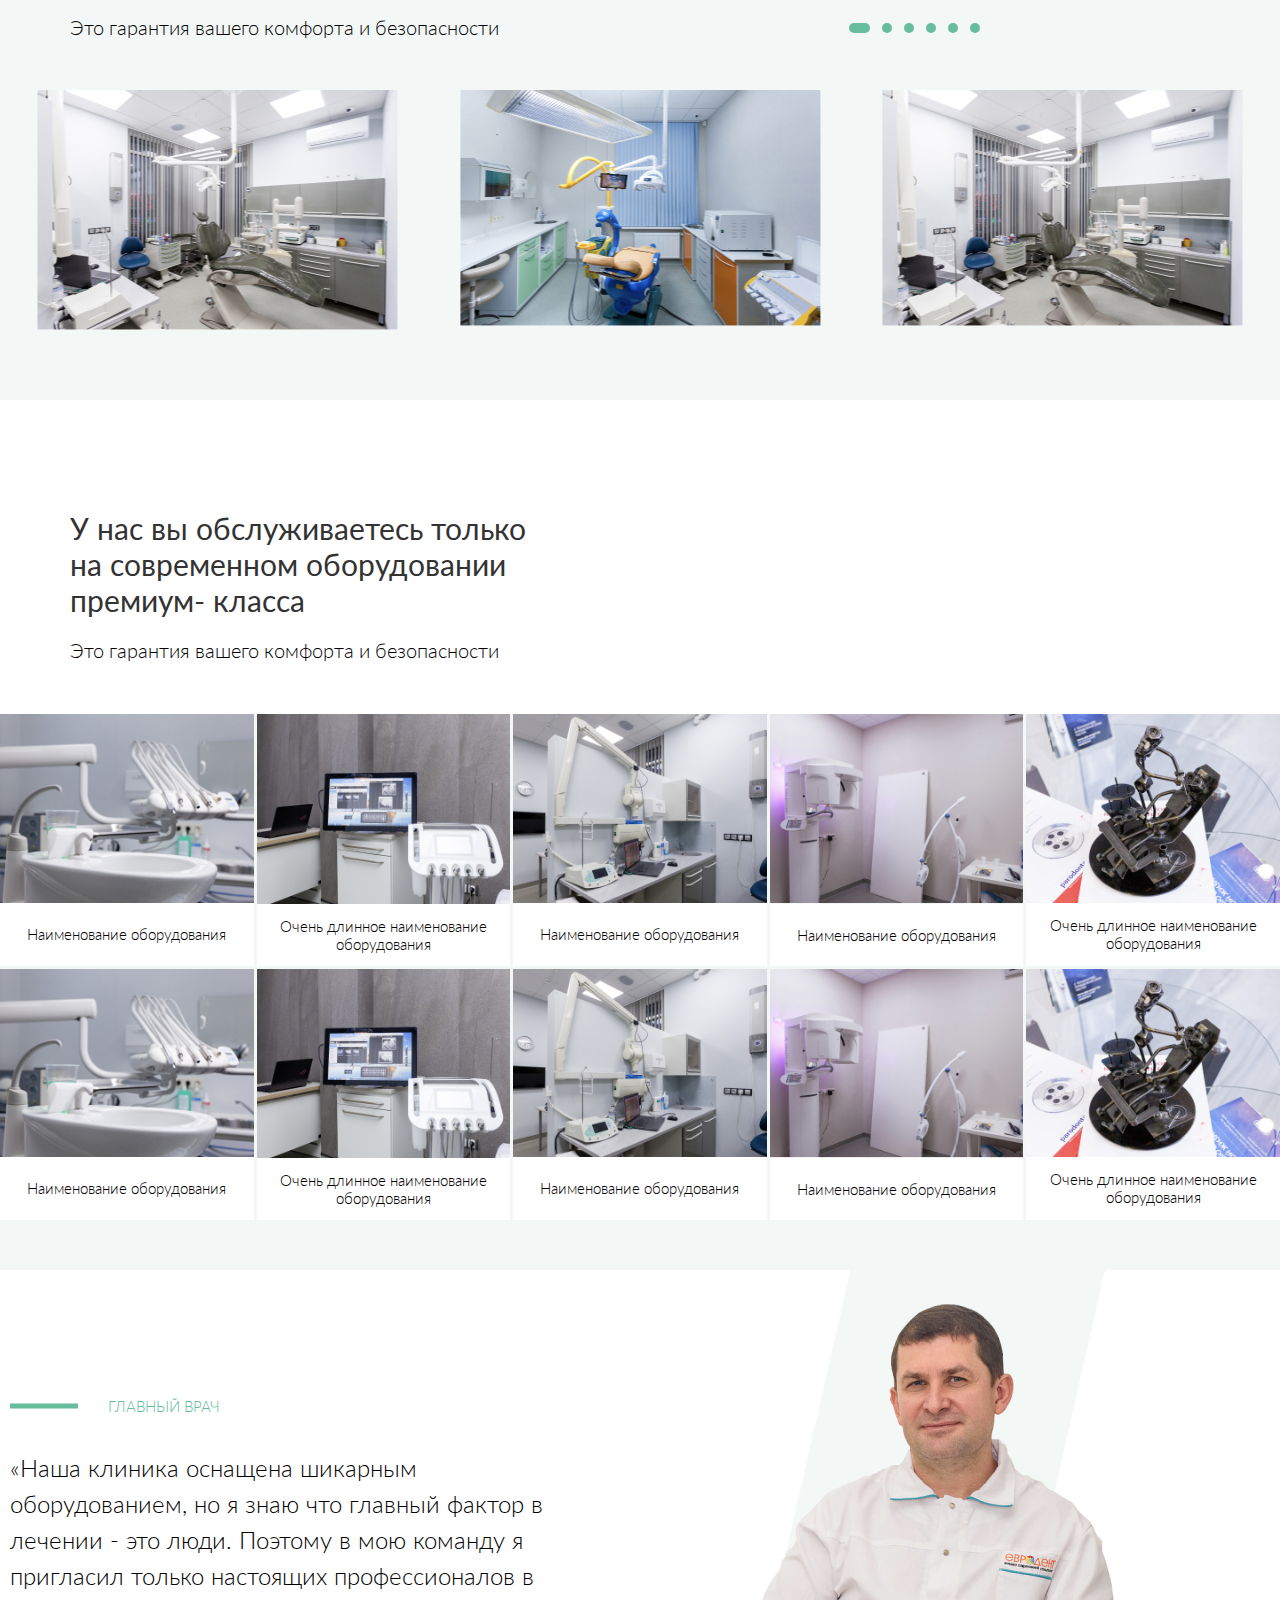
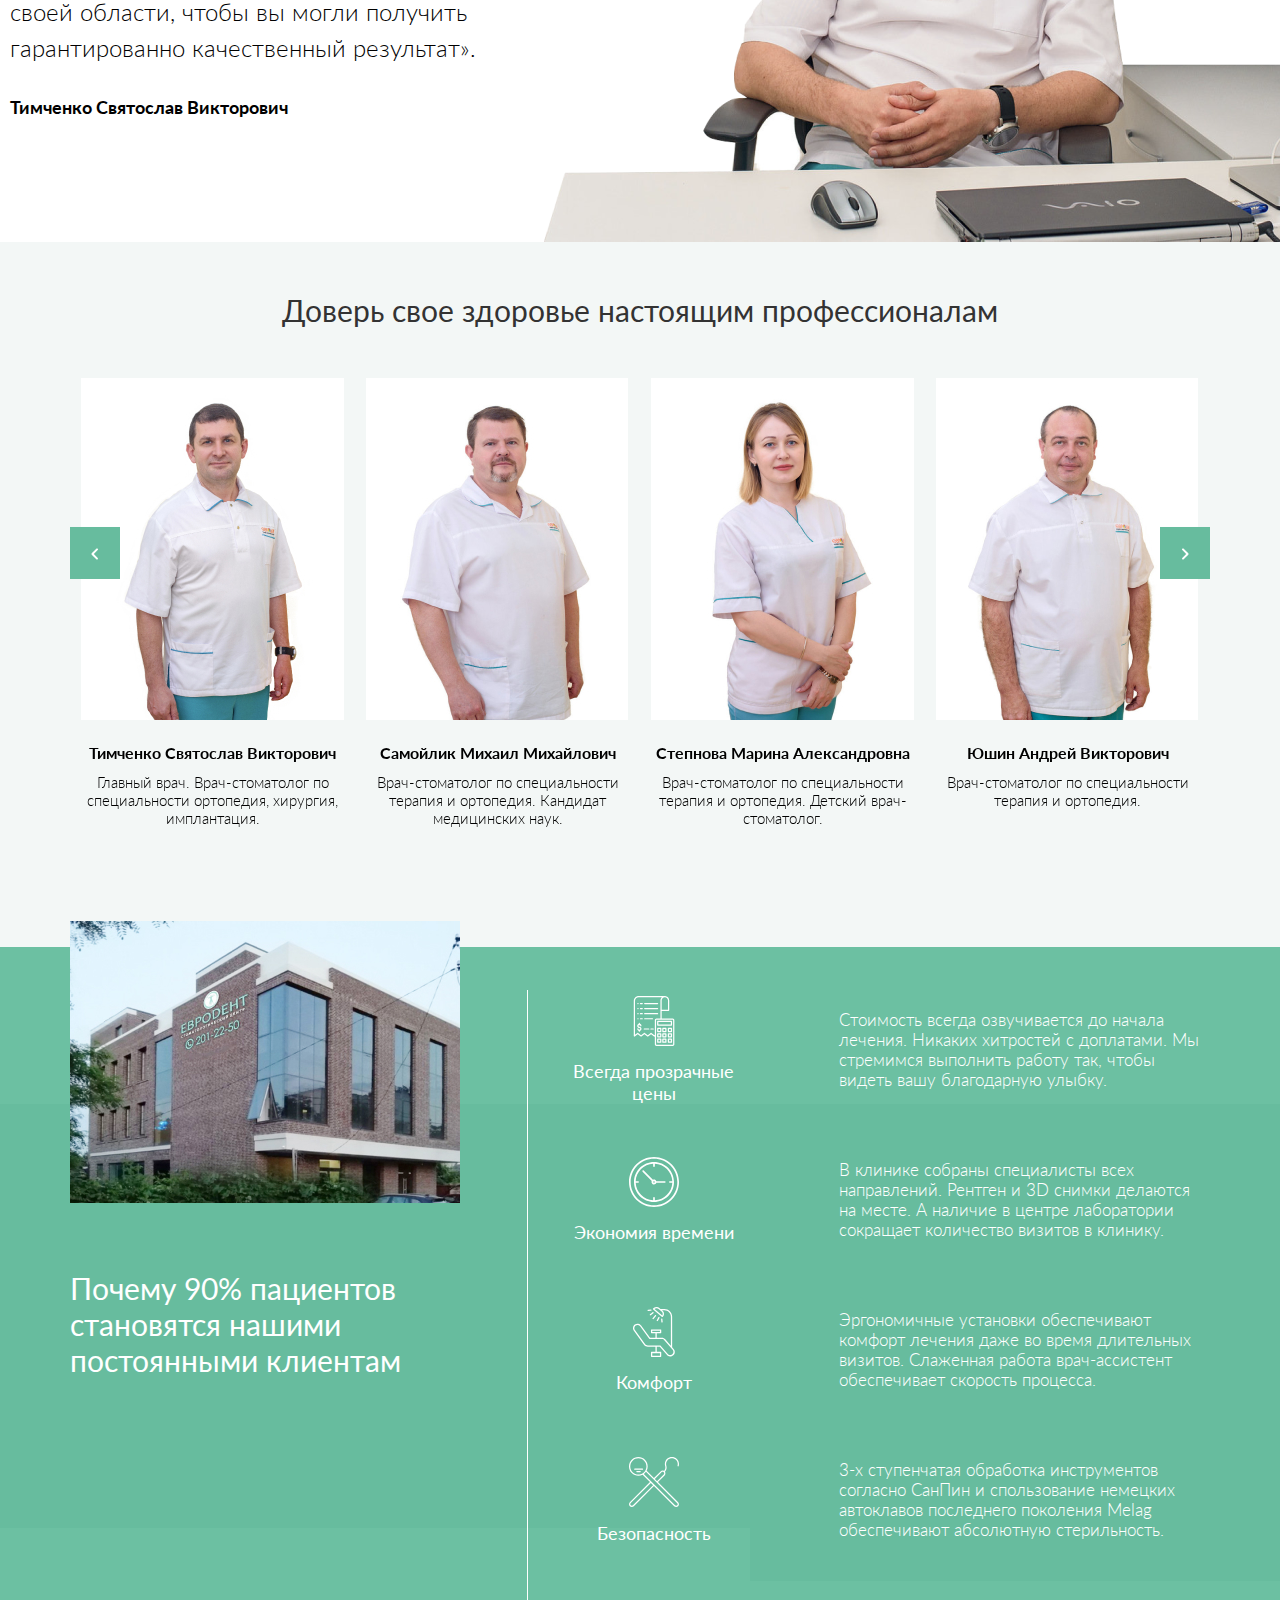
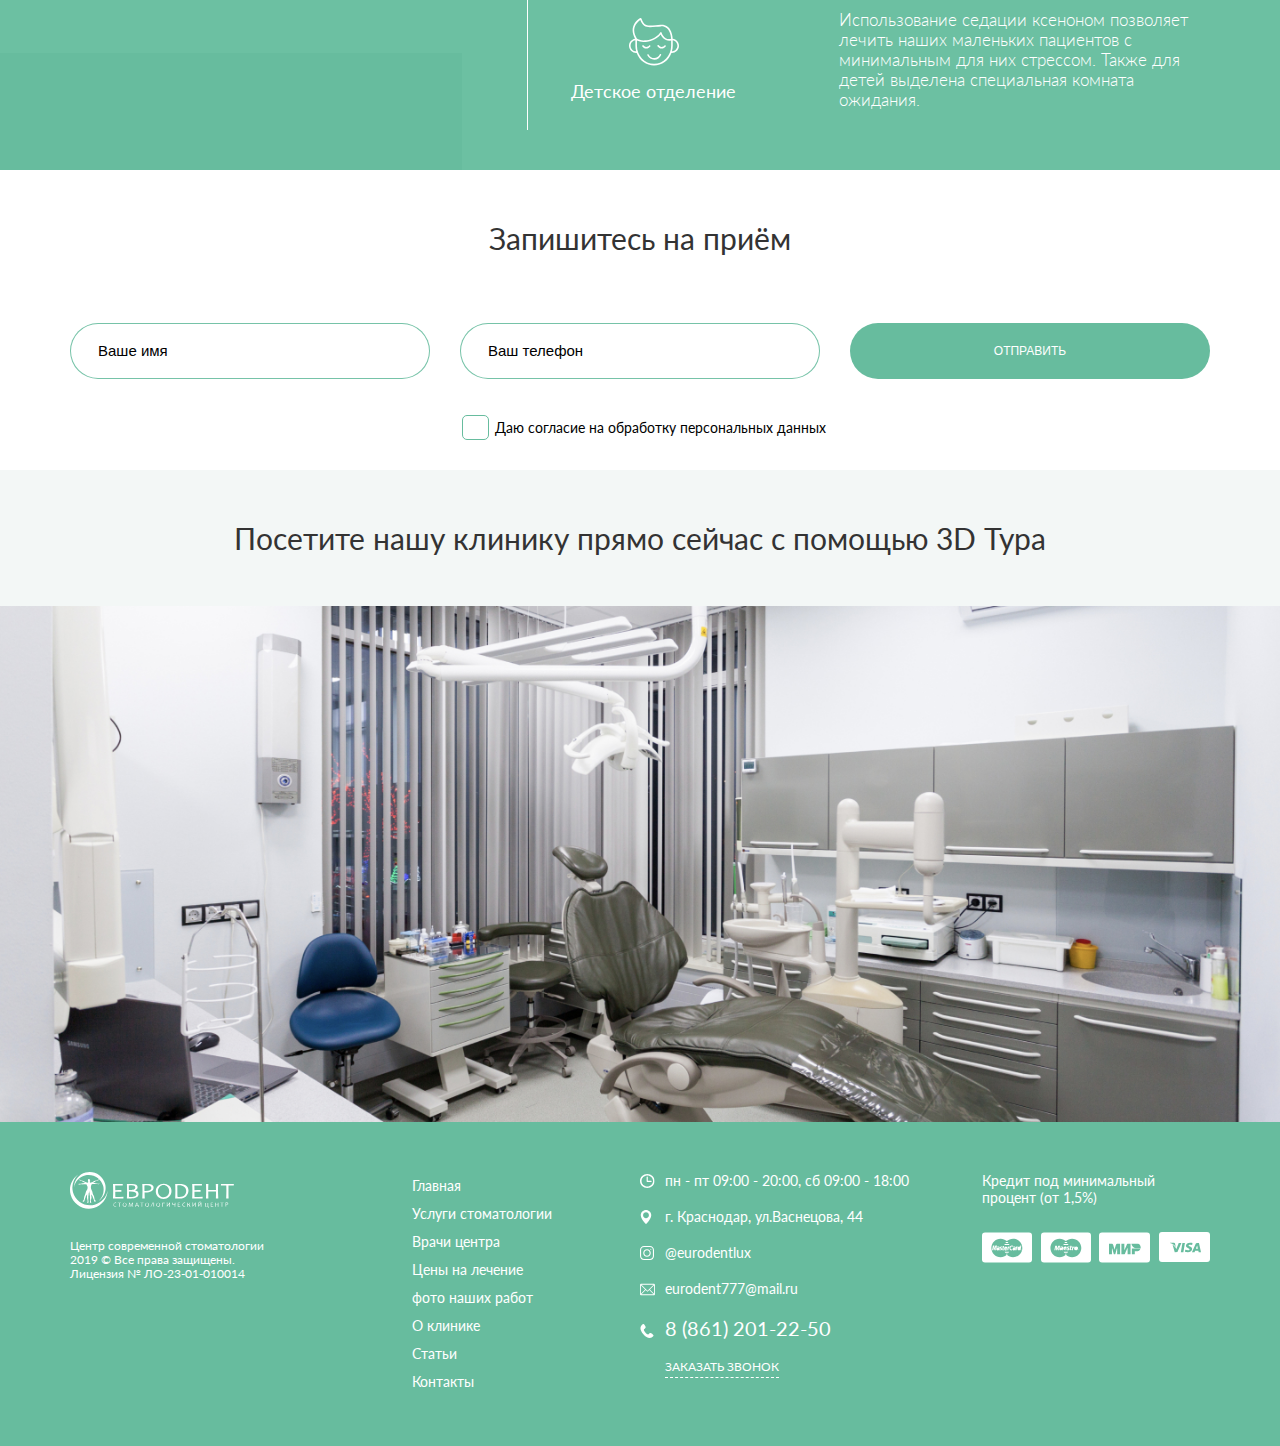
==== commit 1b0267a8: "Адаптив футера" ====
--- a/index.html
+++ b/index.html
@@ -892,7 +892,7 @@
         <img class="tour__img" src="images/tour-img.jpg" alt="">
     </section>
 
-    <!--  <footer class="footer">
+    <footer class="footer">
         <div class="container">
             <div class="footer__inner">
                 <div class="footer__item">
@@ -949,7 +949,7 @@
                 </div>
             </div>
         </div>
-    </footer> -->
+    </footer>
 
     <script src="https://ajax.googleapis.com/ajax/libs/jquery/3.4.1/jquery.min.js"></script>
     <script src="js/jquery.maskedinput.min.js"></script>
--- a/css/style.css
+++ b/css/style.css
@@ -1126,6 +1126,21 @@
     }
     .doctor__img {
         width: 50%;
+    }
+}
+@media (max-width: 1140px) {
+    .footer {
+        padding-top: 20px;
+        padding-bottom: 20px;
+    }
+    .footer__inner {
+        grid-template-columns: 50% 50%;
+    }
+    .footer__item {
+        justify-self: center;
+    }
+    .footer__item:nth-child(3){
+        margin-top: -120px;
     }
 }
 @media (max-width: 1130px) {
@@ -1438,6 +1453,19 @@
     .professionals__list > * {
         width: 100%;
     }
+    .footer__inner {
+        grid-template-columns: 1fr;
+    }
+    .footer__list {
+        margin-bottom: 0;
+    }
+    .footer__item {
+        margin-bottom: 20px;
+        justify-self: center;
+    }
+    .footer__item:nth-child(3){
+        margin-top: 0;
+    }
 }
 @media (max-width: 540px) {
     .patients__title {
@@ -1511,7 +1539,7 @@
     .advantages__item + .advantages__item {
         margin-top: 10px;
     }
-    .advantages__text{
+    .advantages__text {
         font-size: 16px;
     }
     .tour__title {
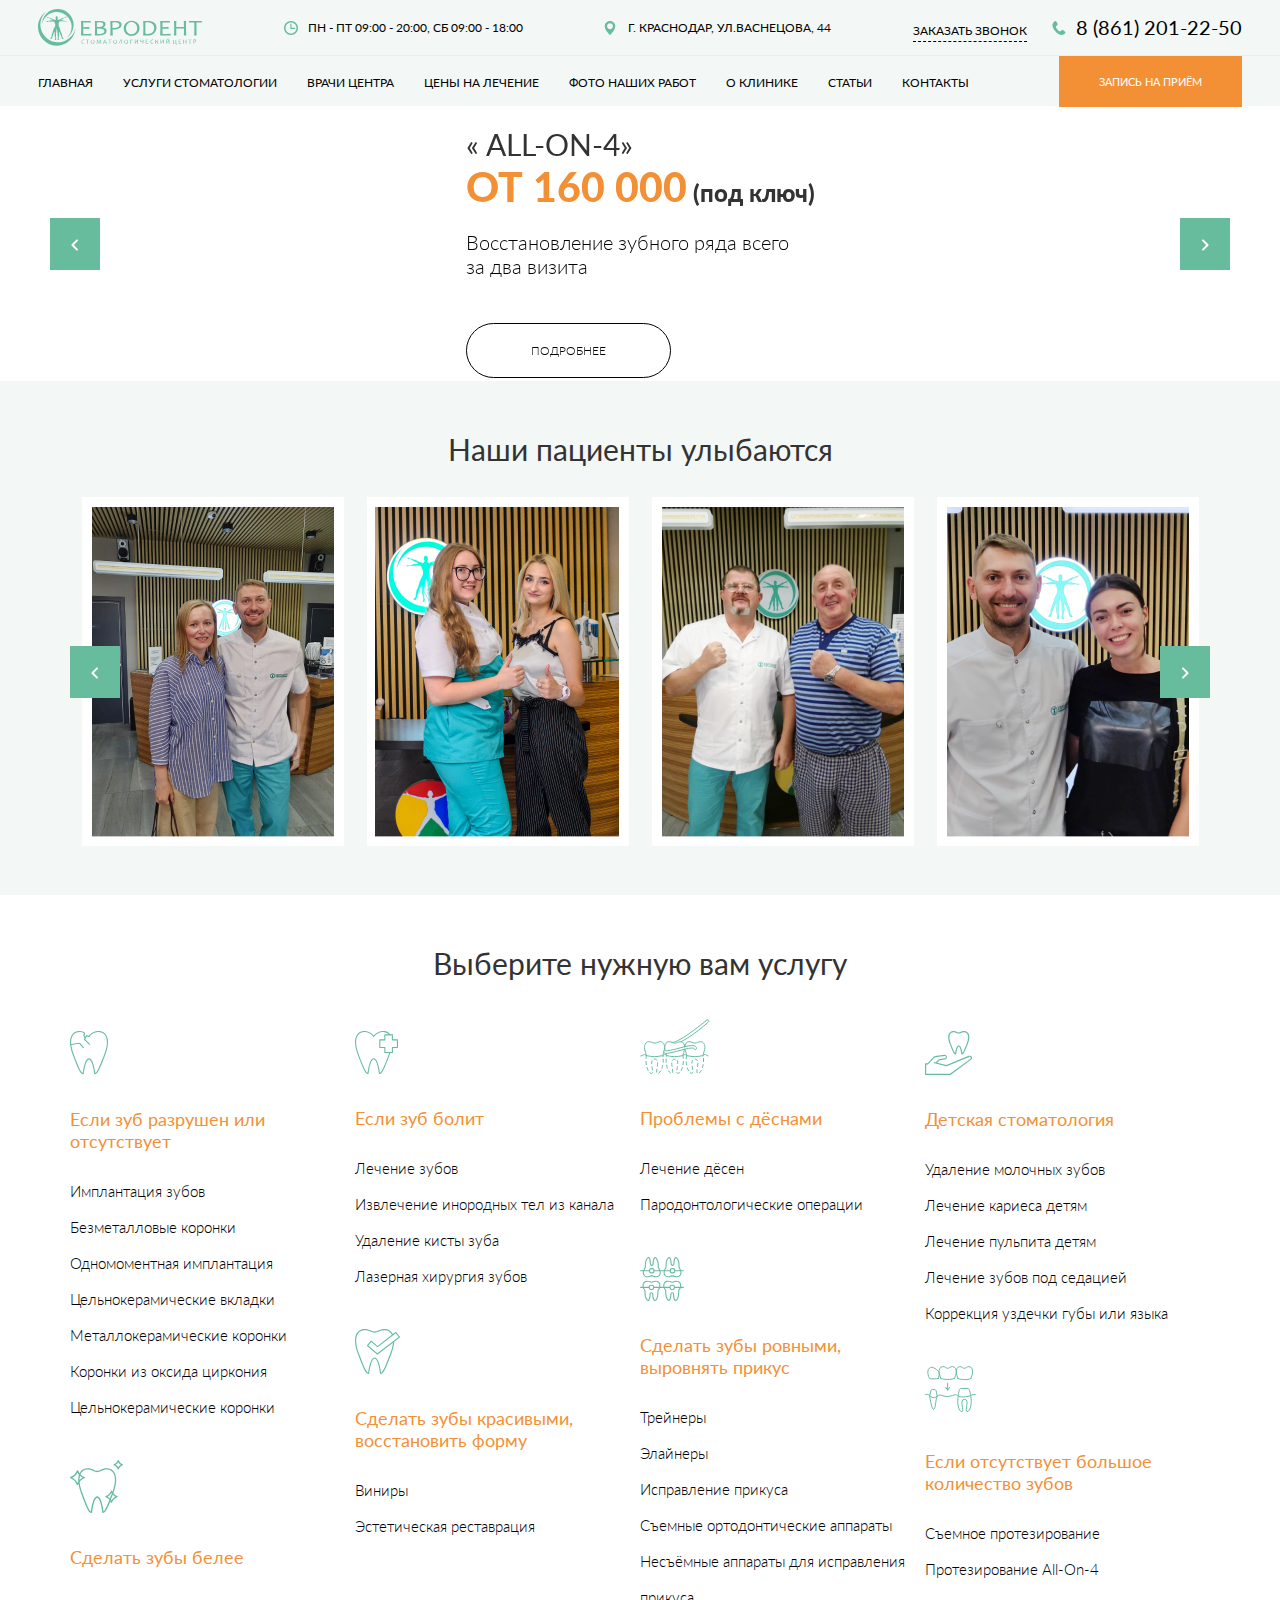
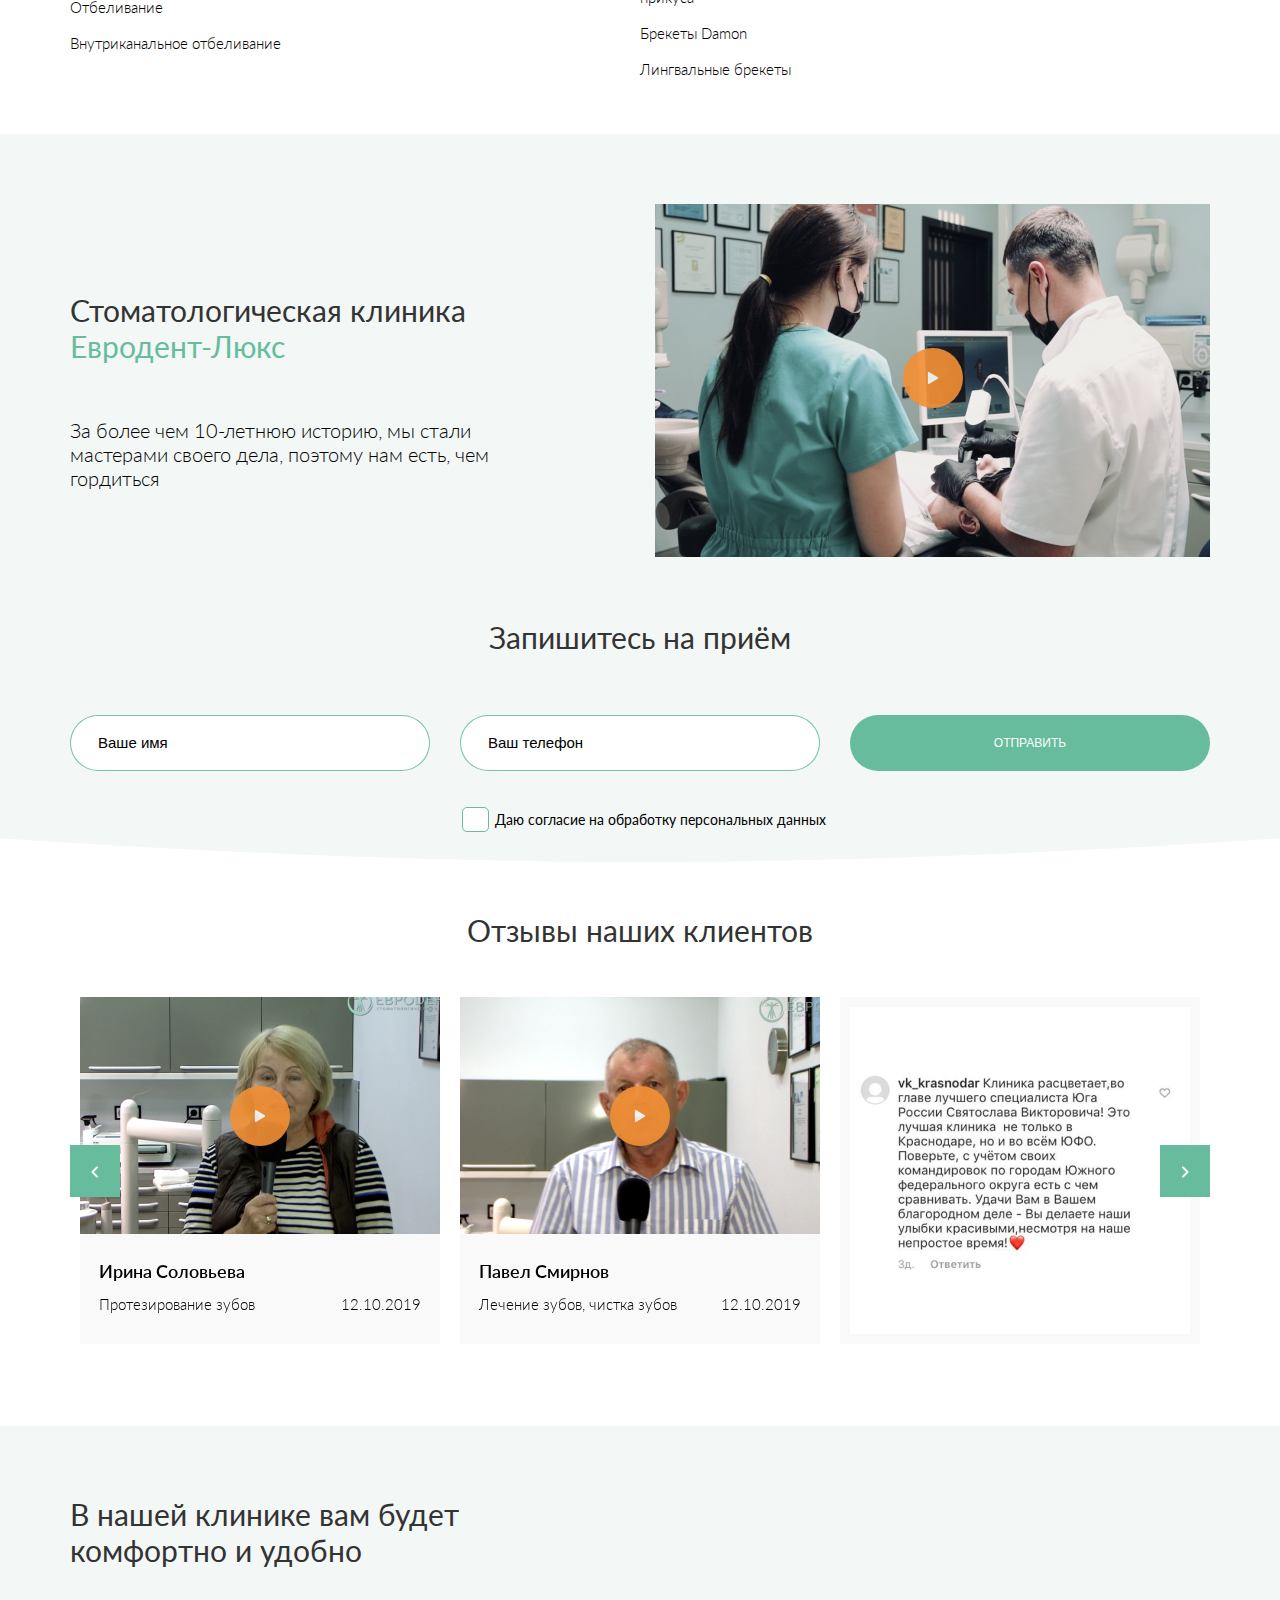
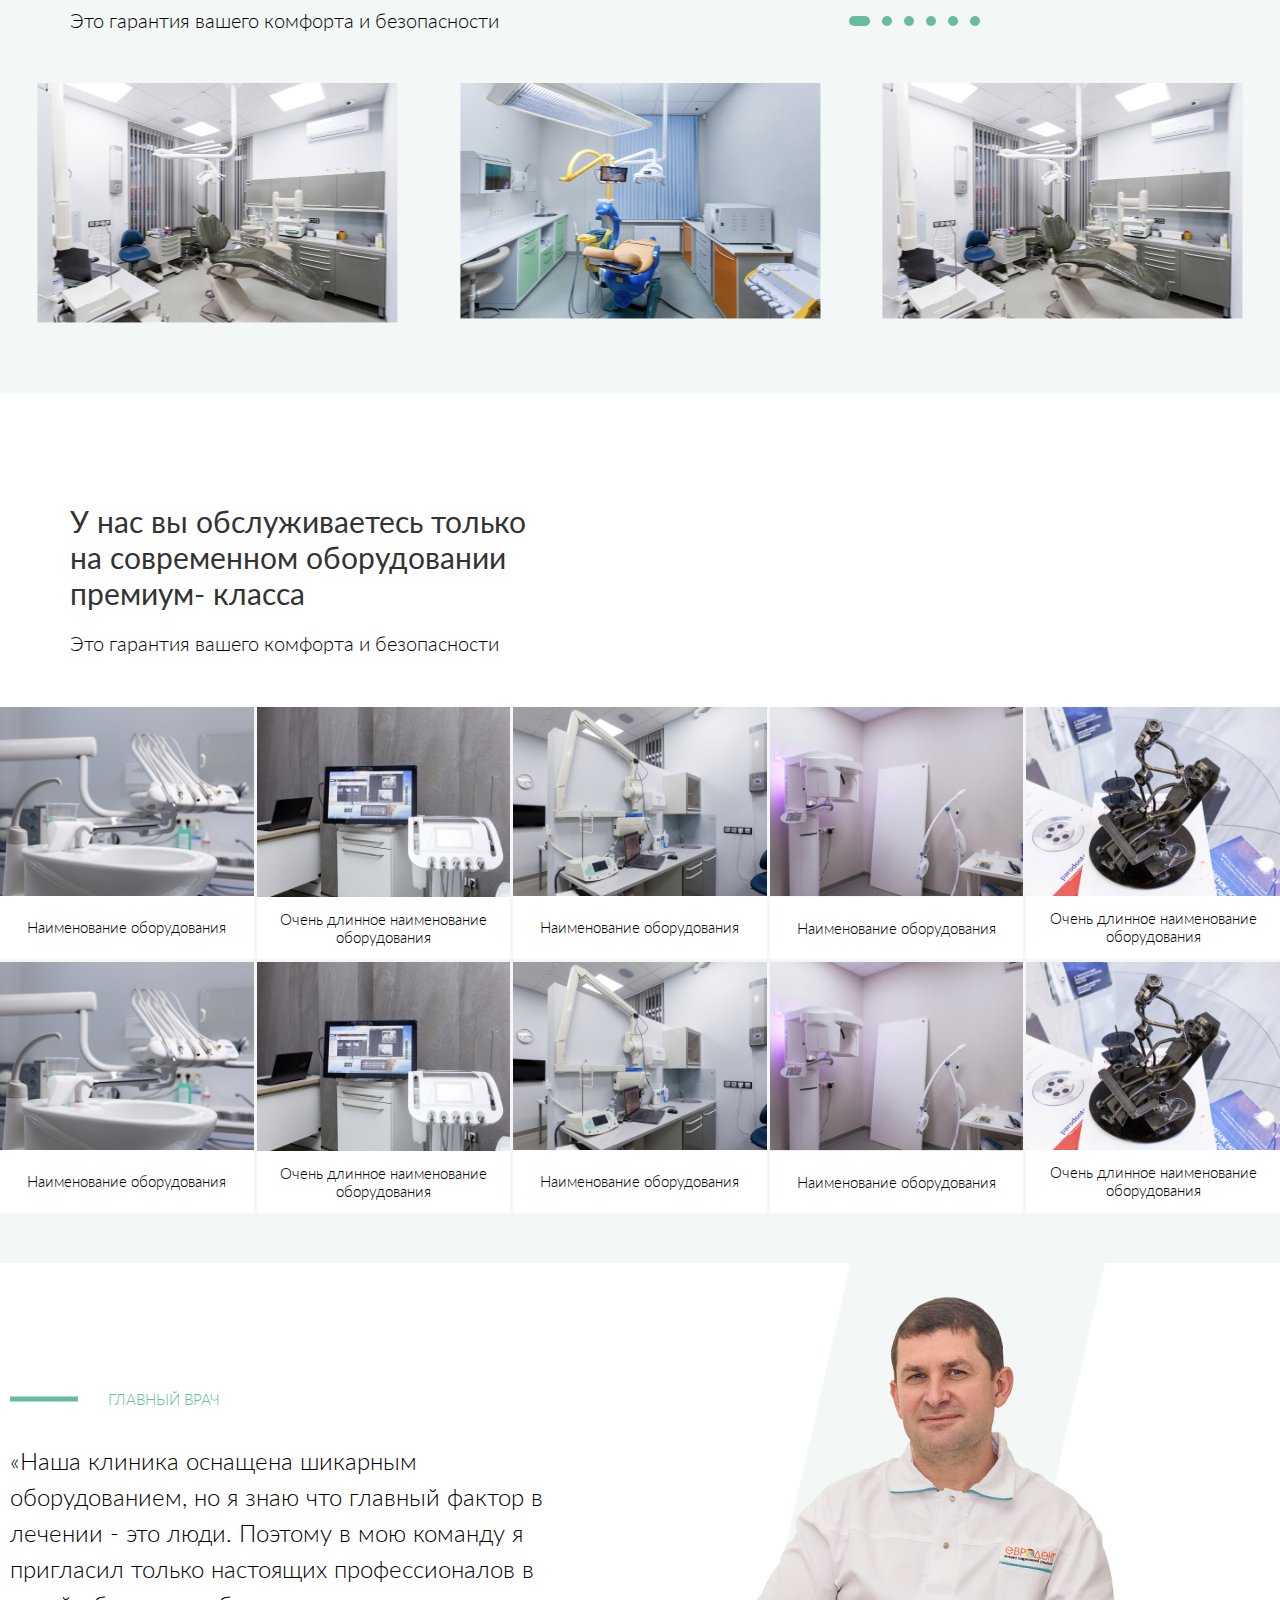
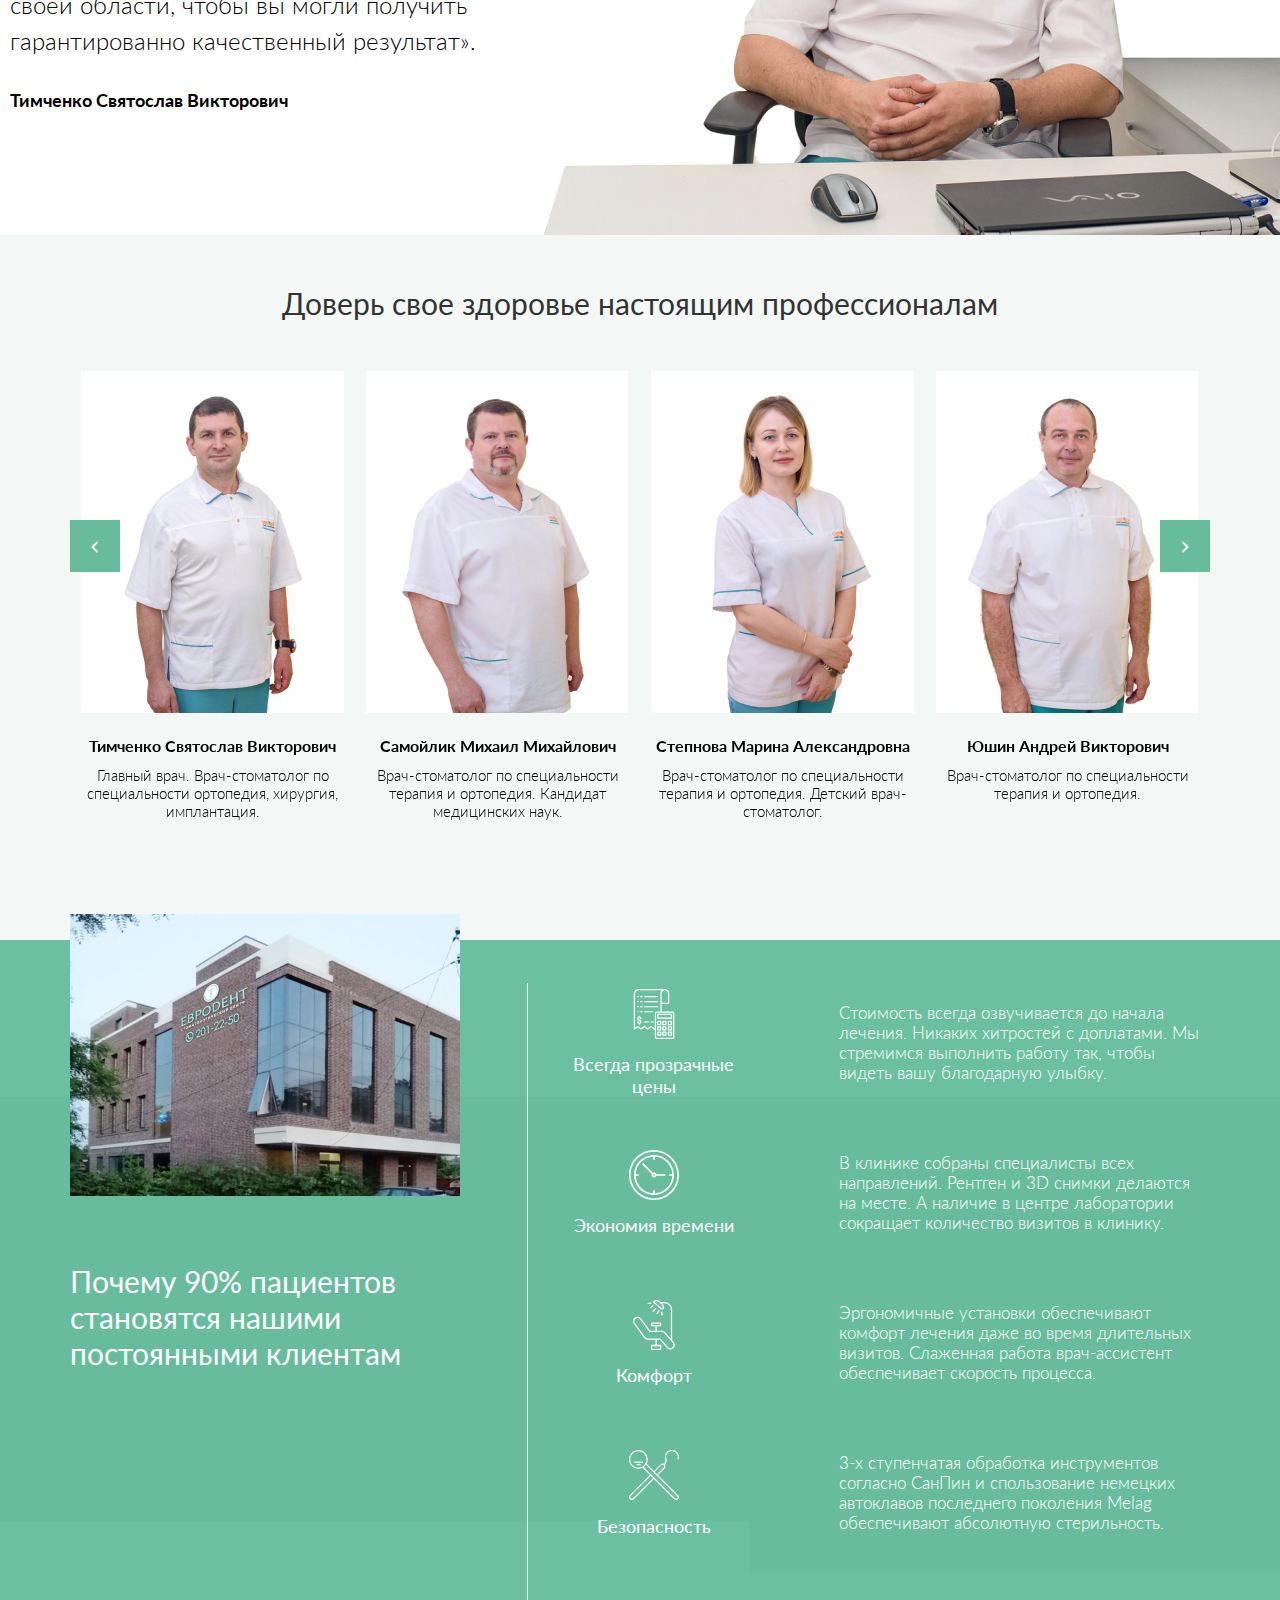
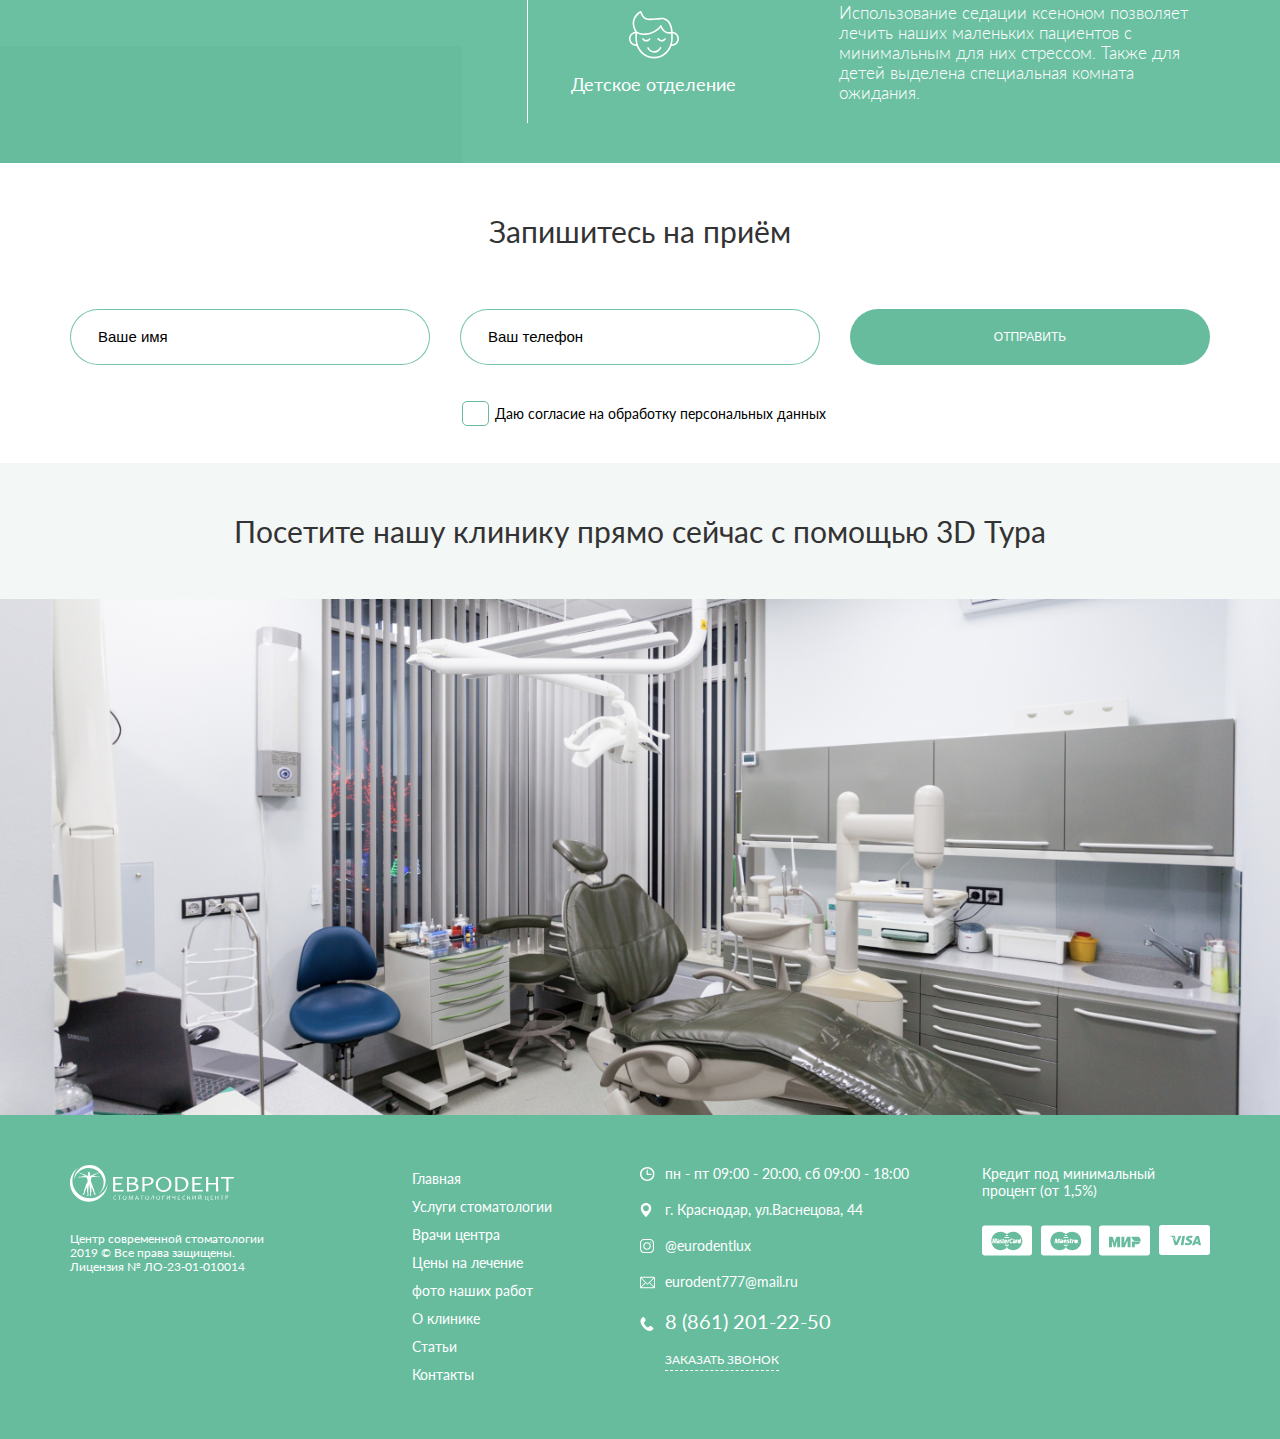
==== commit 1a2b8ef9: "Обновил слайдер на странице удаление зубов и обновил формы обратной связи" ====
--- a/index.html
+++ b/index.html
@@ -70,9 +70,10 @@
     <div id="modal" uk-modal>
         <div class="modal__inner uk-modal-dialog">
             <div class="modal__content">
-                <h1 class="modal__title">Запишитесь на приём</h1>
-                <p class="modal__text">Заполните простую форму, и наш специалист <br>
+                <h1 class="modal__title" id="modal-title">Запишитесь на приём</h1>
+                <p class="modal__text" id="modal-text">Заполните простую форму, и наш специалист <br>
                     свяжется с вами в ближайшее время</p>
+                    <div class="modal__success-message" id="success-message-modal"></div>
                 <form class="modal__form" id="modal-form">
                     <div class="error-message" id="error-modal"></div>
                     <div class="modal__inputs">
@@ -383,8 +384,8 @@
         <div class="appointment__inner">
             <div class="container">
                 <h1 class="appointment__title">Запишитесь на приём</h1>
+                <div class="appointment-message" id="appointment-message"></div>
                 <form class="appointment__form" id="appointment__form">
-                    <div class="error-message" id="error"></div>
                     <div class="appointment__inputs">
                         <input class="appointment__input name" type="text" placeholder="Ваше имя">
                         <input class="appointment__input phone" id="phone" type="tel" placeholder="Ваш телефон">
@@ -871,8 +872,8 @@
     <section class="appointment-bottom">
         <div class="container">
             <h1 class="appointment-bottom__title">Запишитесь на приём</h1>
+            <div class="appointment-message" id="appointment-message-bottom"></div>
             <form class="appointment__form" id="appointment__form-bottom">
-                <div class="error-message" id="error-bottom"></div>
                 <div class="appointment__inputs">
                     <input class="appointment__input name" type="text" placeholder="Ваше имя">
                     <input class="appointment__input phone" id="phone-bottom" type="tel" placeholder="Ваш телефон">
@@ -887,7 +888,7 @@
         </div>
     </section>
 
-<section class="tour">
+    <section class="tour">
         <h1 class="tour__title">Посетите нашу клинику прямо сейчас с помощью 3D Тура</h1>
         <img class="tour__img" src="images/tour-img.jpg" alt="">
     </section>
--- a/css/style.css
+++ b/css/style.css
@@ -179,12 +179,10 @@
     justify-content: space-between;
 }
 .modal__content {
-    position: relative;
-    left: 50%;
-    transform: translateX(-120%);
+    width: 100%;
+    padding-top: 90px;
 }
 .modal__title {
-    margin-top: 90px;
     font-weight: 300;
     font-size: 30px;
     line-height: 36px;
@@ -238,6 +236,9 @@
 .modal__btn {
     width: 360px;
     height: 53px;
+    position: relative;
+    left: 50%;
+    transform: translateX(-50%);
     outline: none;
     background-color: #67bc9e;
     border-radius: 40px;
@@ -488,16 +489,25 @@
 }
 .appointment__title {
     margin-top: 62px;
-    padding-bottom: 47px;
     font-size: 30px;
     line-height: 36px;
     text-align: center;
 }
-.error-message {
+.appointment-message {
+    margin-top: 20px;
+    text-align: center;
+    margin-bottom: 30p;
+    padding-bottom: 40px;
+    font-size: 22px;
+    transition-delay: 1s;
+}
+.modal__success-message {
     font-size: 18px;
     text-align: center;
-    color: #000;
-    margin-bottom: 20px;
+    max-width: 90%;
+    margin: 0 auto;
+    margin-top: -30px;
+    padding-bottom: 41px;
 }
 .appointment__inputs {
     display: flex;
@@ -914,7 +924,7 @@
     height: 300px;
 }
 .appointment-bottom__title {
-    padding: 50px 0 47px;
+    padding-top: 50px;
     text-align: center;
 }
 
@@ -1139,7 +1149,7 @@
     .footer__item {
         justify-self: center;
     }
-    .footer__item:nth-child(3){
+    .footer__item:nth-child(3) {
         margin-top: -120px;
     }
 }
@@ -1463,7 +1473,7 @@
         margin-bottom: 20px;
         justify-self: center;
     }
-    .footer__item:nth-child(3){
+    .footer__item:nth-child(3) {
         margin-top: 0;
     }
 }
